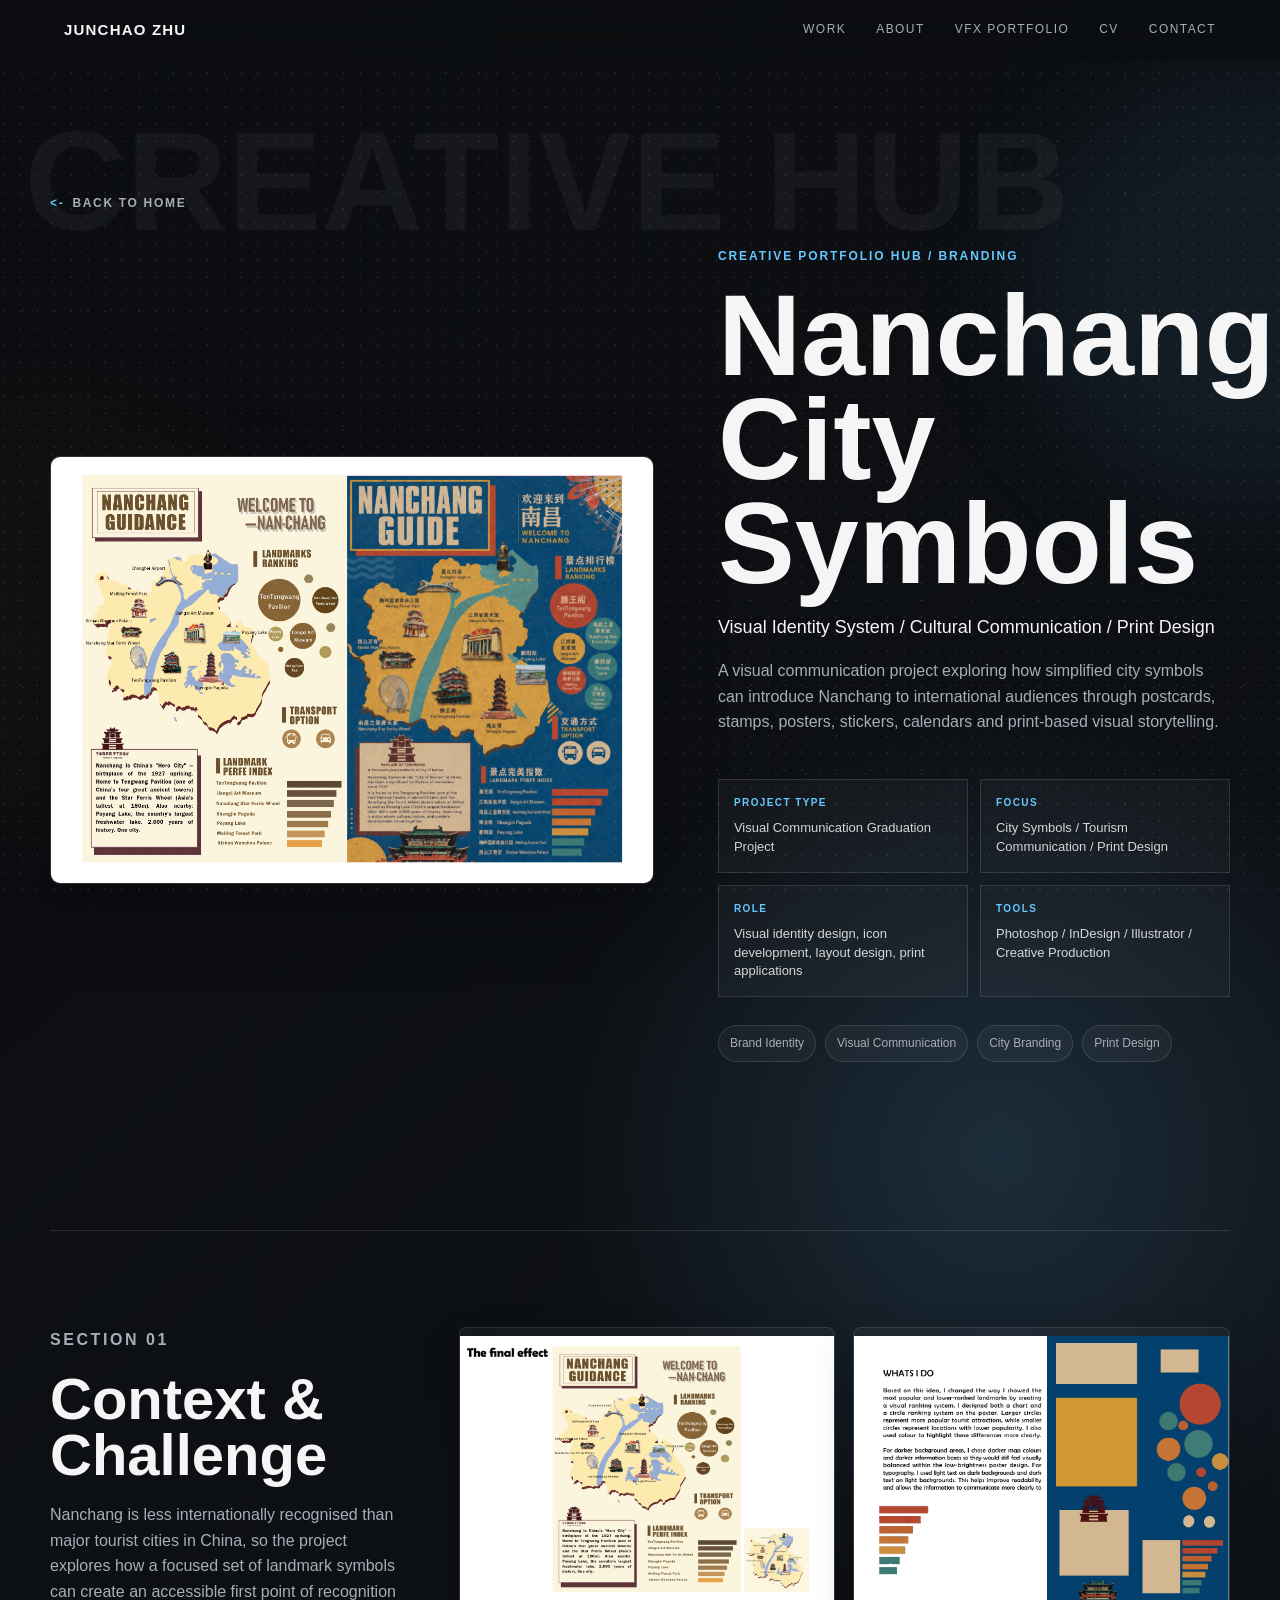
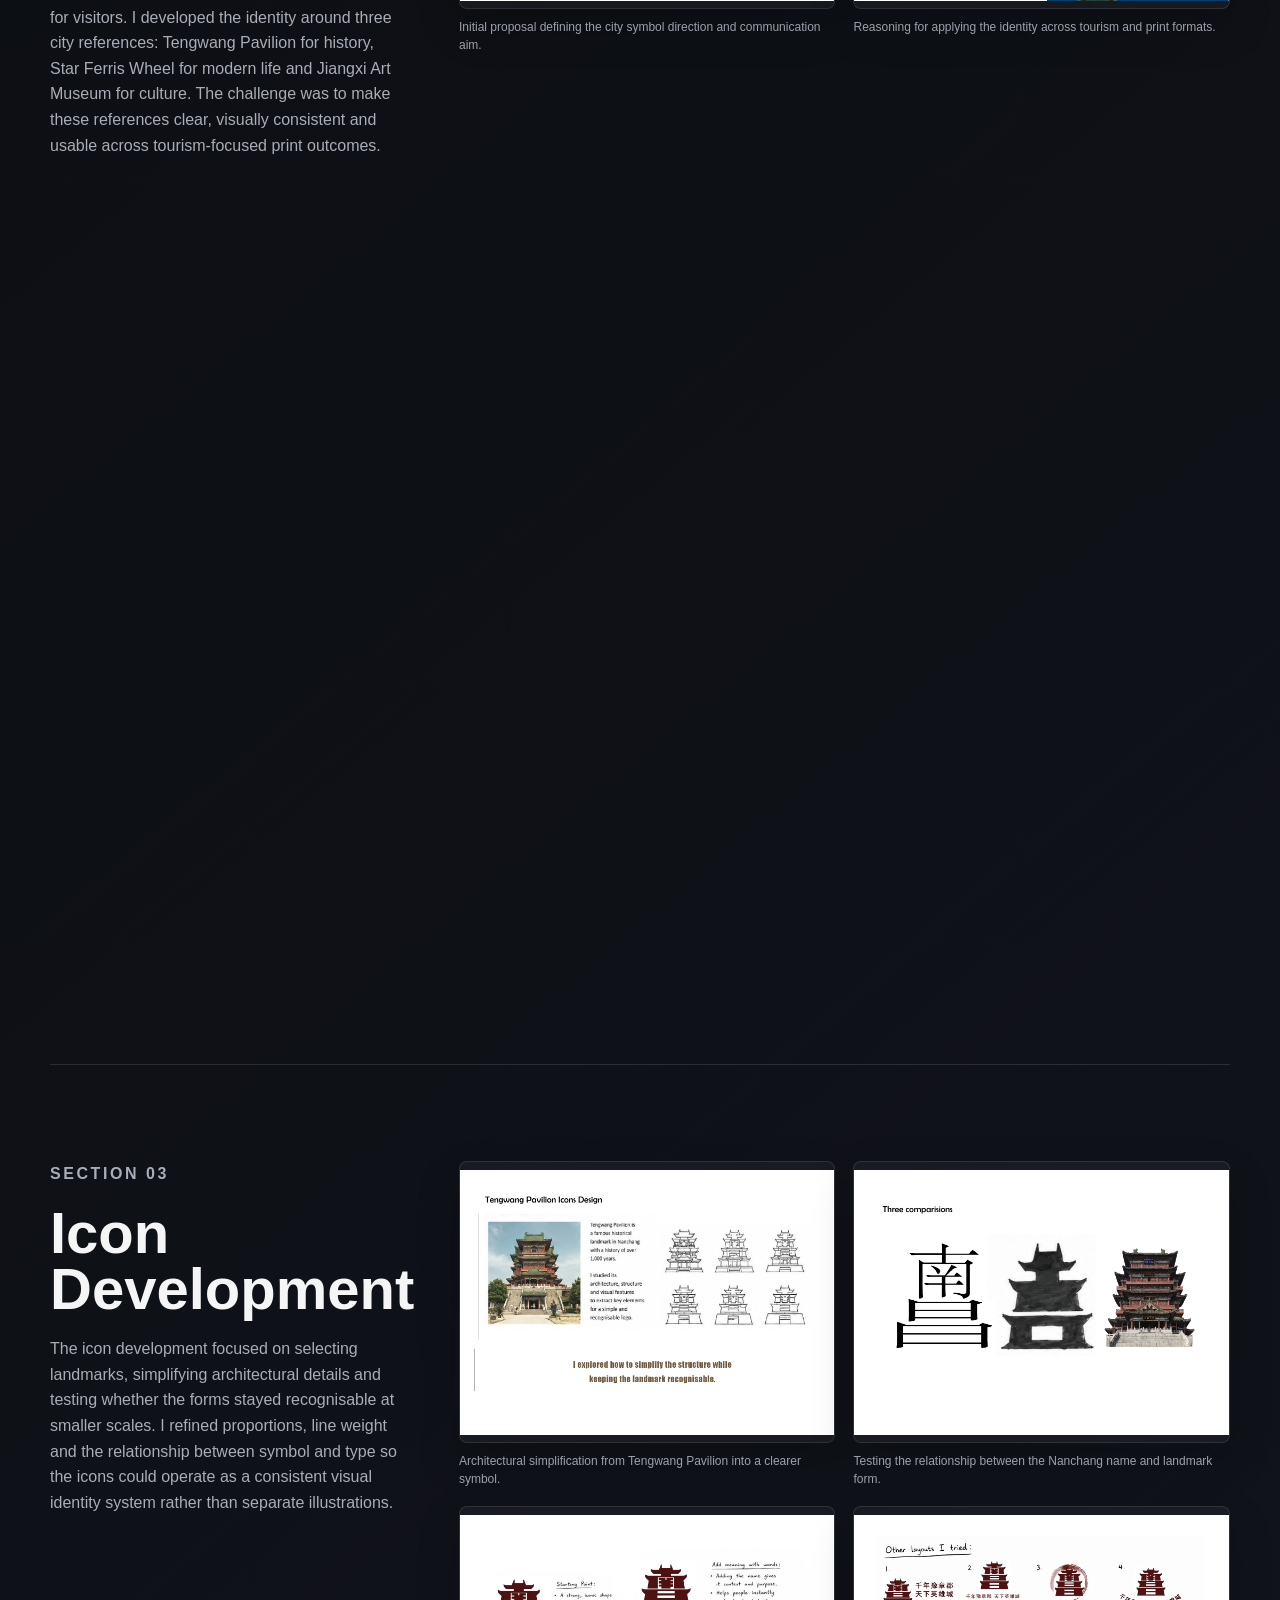
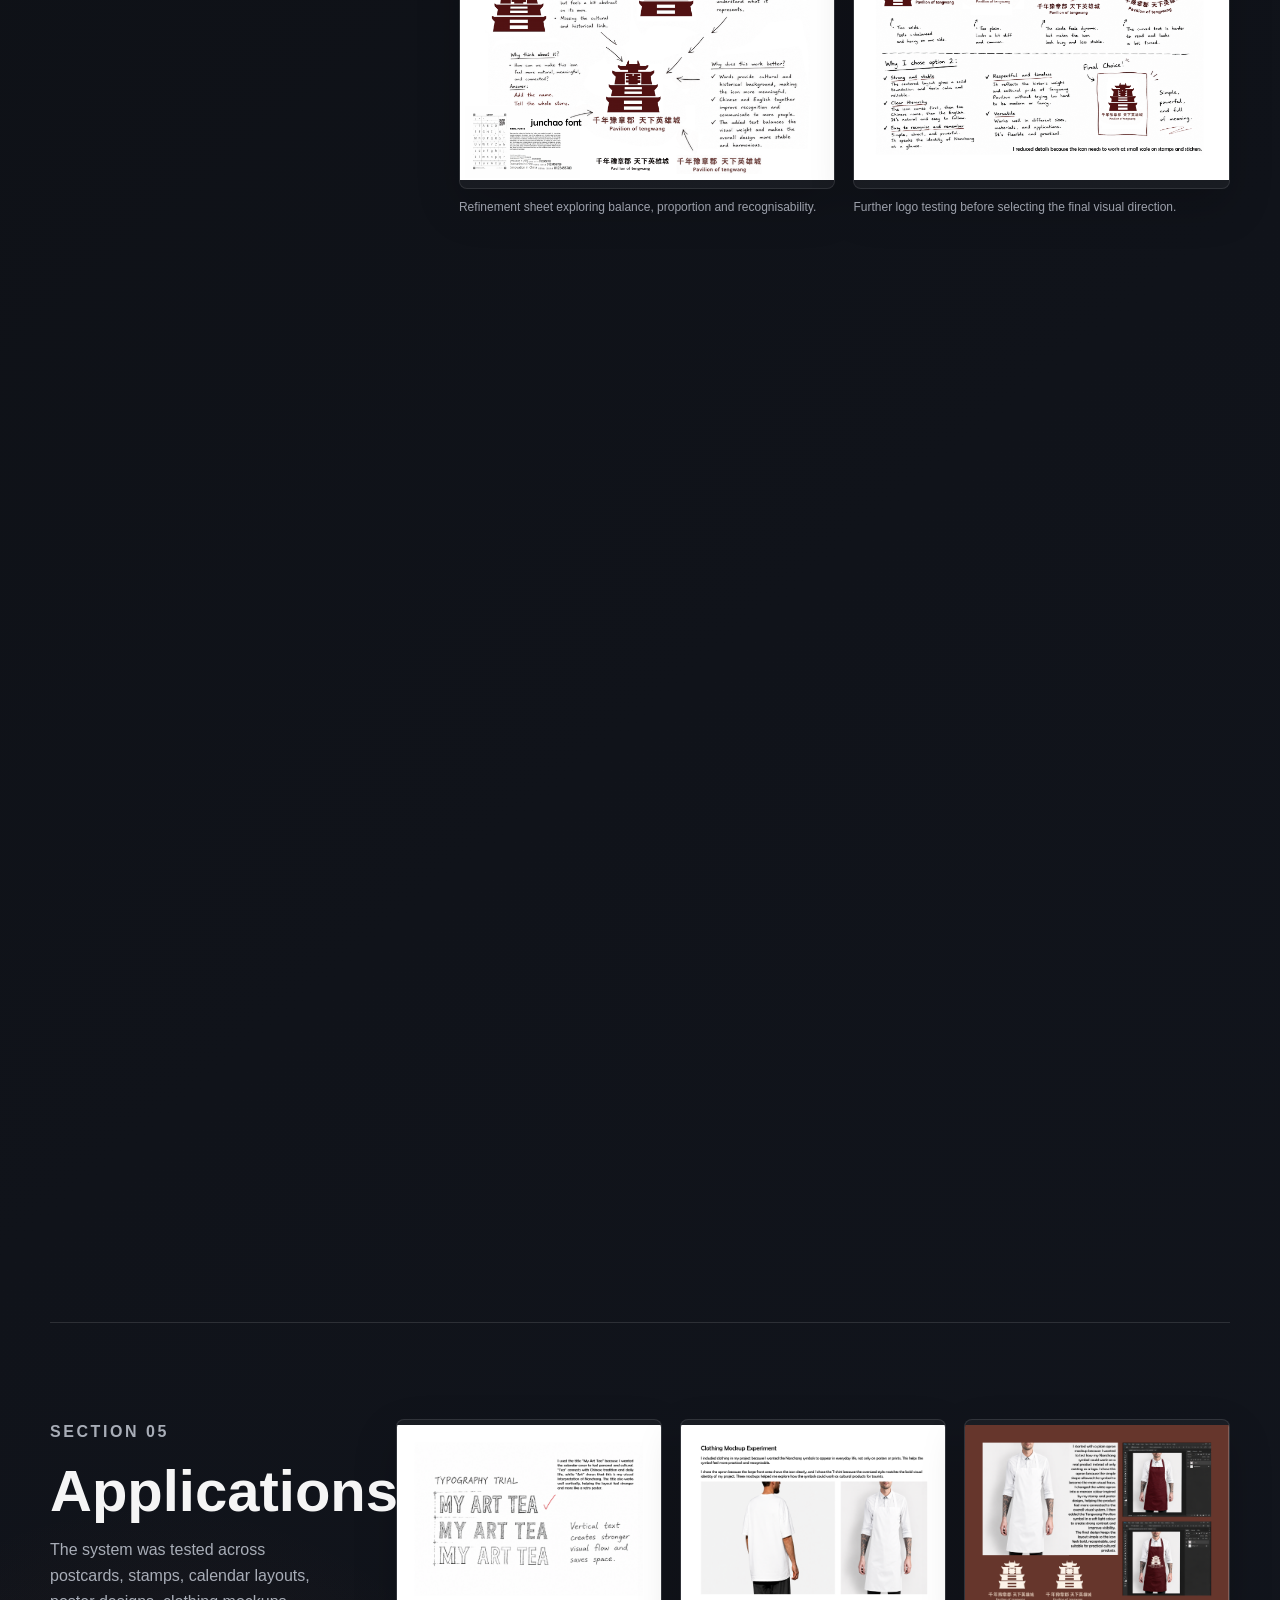
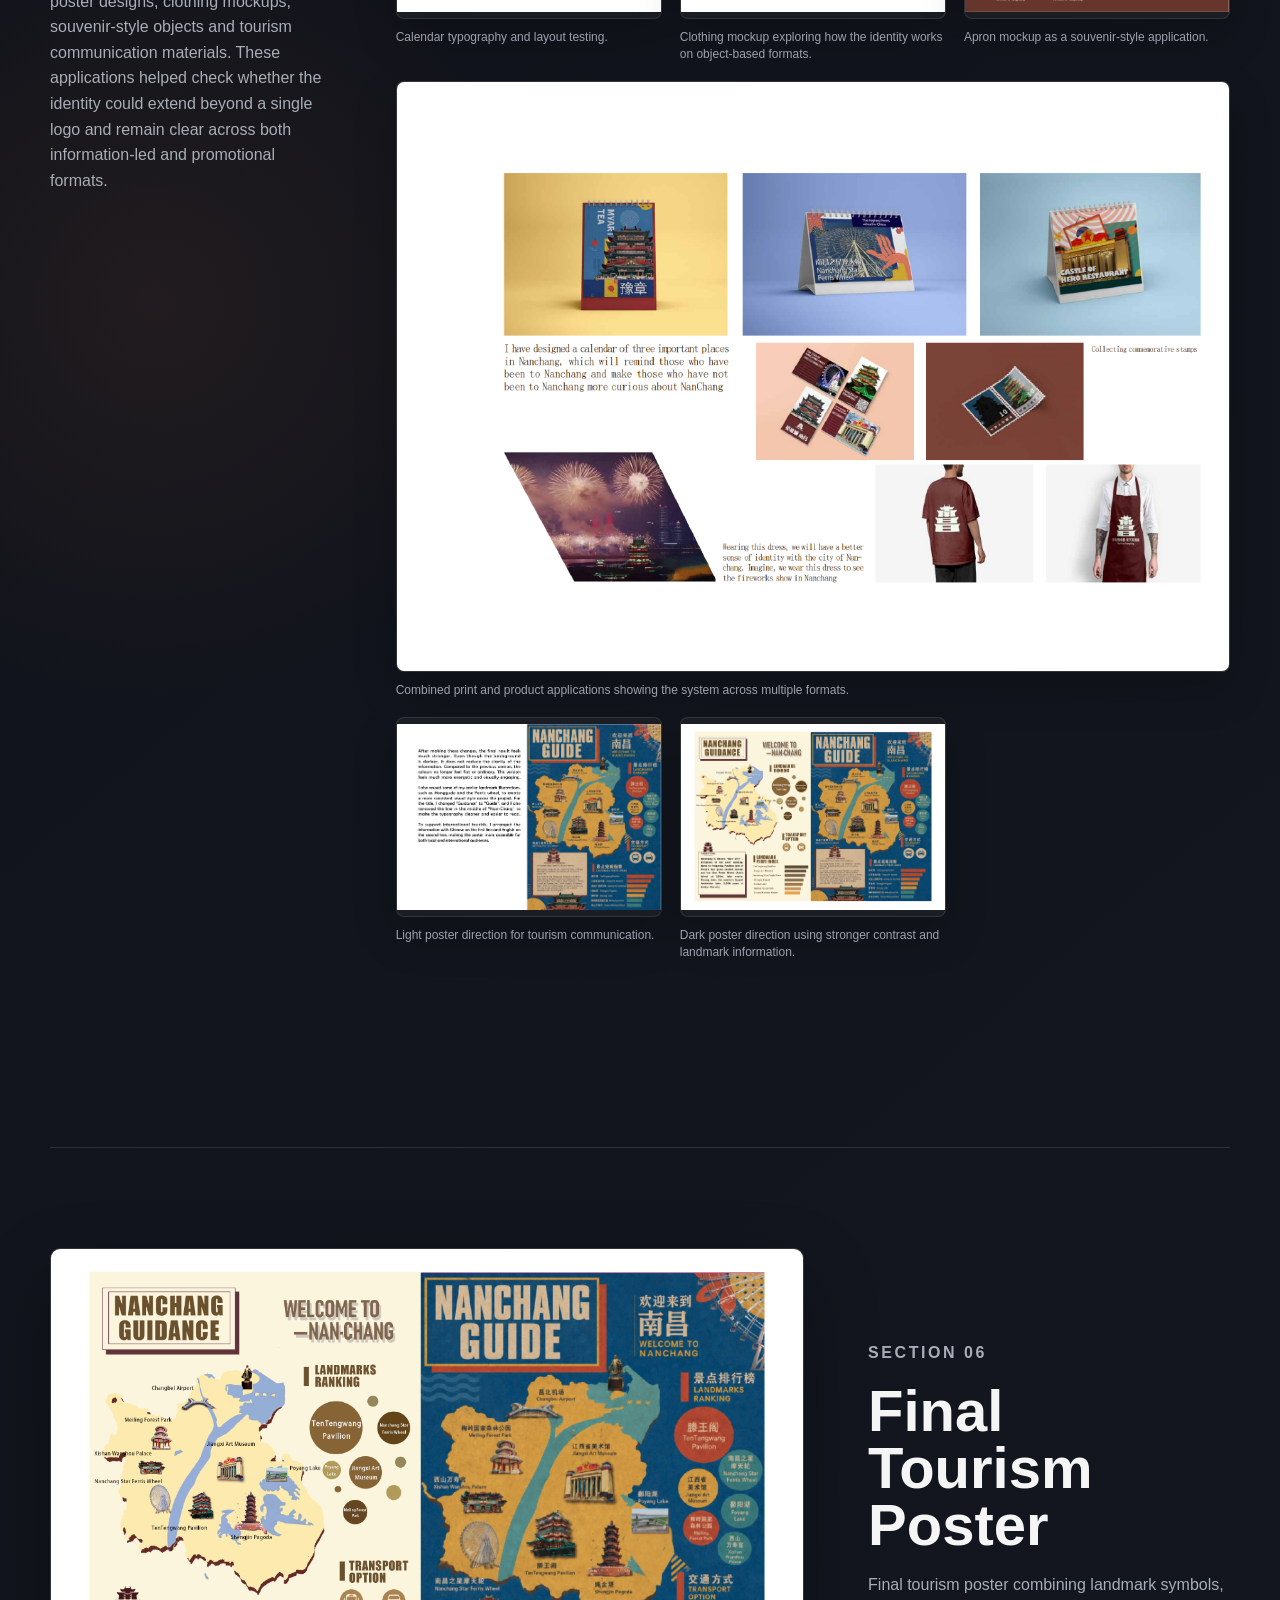
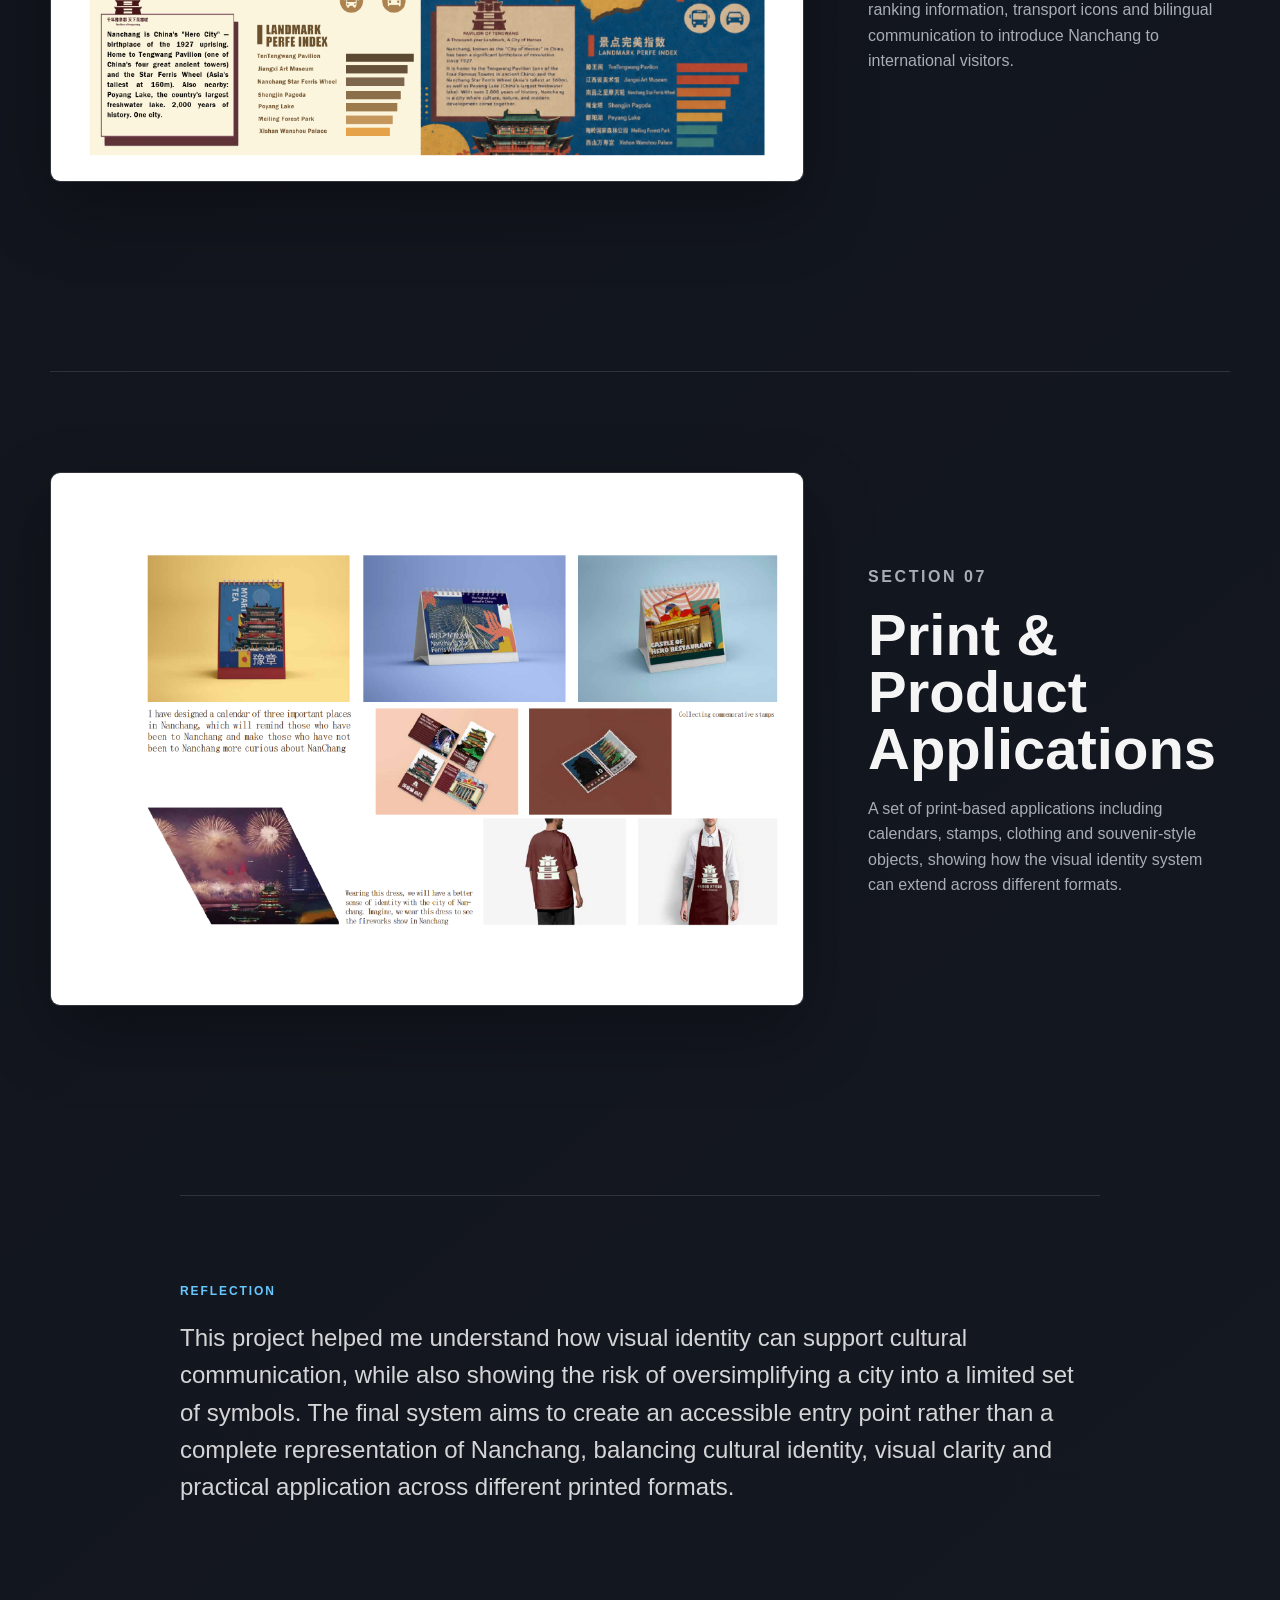
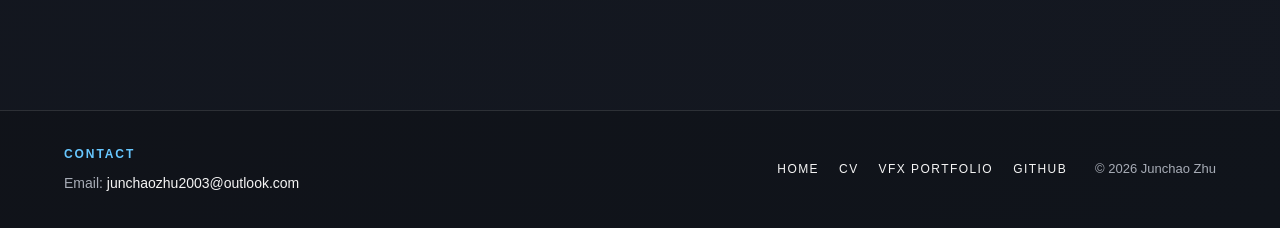
==== branding.html @ 5eabe0b8 "Refine Nanchang branding case study" ====
<!DOCTYPE html>
<html lang="en">
<head>
  <meta charset="UTF-8" />
  <meta name="viewport" content="width=device-width, initial-scale=1.0" />
  <title>Brand / Visual Identity | Junchao Zhu</title>
  <link rel="stylesheet" href="style.css" />
</head>
<body>
  <div class="background-glow glow-a"></div>
  <div class="background-glow glow-b"></div>

  <header class="site-header" data-header>
    <a class="site-brand" href="index.html">Junchao Zhu</a>
    <nav class="site-nav" aria-label="Primary navigation">
      <a href="index.html#work">Work</a>
      <a href="index.html#about">About</a>
      <a href="https://junchaozhu2003.github.io/VFX.github.io/" target="_blank" rel="noopener noreferrer">VFX Portfolio</a>
      <a href="cv/JUNCHAO_ZHU_CV_BA.pdf" target="_blank" rel="noopener noreferrer">CV</a>
      <a href="#contact">Contact</a>
    </nav>
  </header>

  <main>
    <section class="section-shell category-hero case-study-hero project-section reveal">
      <a class="back-link" href="index.html">Back to Home</a>
      <div class="case-study-hero-grid hero-grid">
        <div class="case-study-hero-poster hero-image">
          <img src="assets/images/nanchang/nanchang-poster-final-02.png" alt="Nanchang City Symbols final poster">
        </div>
        <div class="case-study-hero-copy">
          <p class="eyebrow">Creative Portfolio Hub / Branding</p>
          <h1>Nanchang City Symbols</h1>
          <p class="project-subtitle">Visual Identity System / Cultural Communication / Print Design</p>
          <p>
            A visual communication project exploring how simplified city symbols can introduce
            Nanchang to international audiences through postcards, stamps, posters, stickers,
            calendars and print-based visual storytelling.
          </p>
          <div class="project-info-grid" aria-label="Project information">
            <div>
              <span>Project Type</span>
              <strong>Visual Communication Graduation Project</strong>
            </div>
            <div>
              <span>Focus</span>
              <strong>City Symbols / Tourism Communication / Print Design</strong>
            </div>
            <div>
              <span>Role</span>
              <strong>Visual identity design, icon development, layout design, print applications</strong>
            </div>
            <div>
              <span>Tools</span>
              <strong>Photoshop / InDesign / Illustrator / Creative Production</strong>
            </div>
          </div>
          <div class="tag-list">
            <span>Brand Identity</span>
            <span>Visual Communication</span>
            <span>City Branding</span>
            <span>Print Design</span>
          </div>
        </div>
      </div>
    </section>

    <section class="section-shell case-study-section project-section section-grid reveal">
      <div class="case-study-copy">
        <p class="eyebrow">Section 01</p>
        <h2>Context &amp; Challenge</h2>
        <p>
          Nanchang is less internationally recognised than major tourist cities in China, so
          the project explores how a focused set of landmark symbols can create an accessible
          first point of recognition for visitors. I developed the identity around three city
          references: Tengwang Pavilion for history, Star Ferris Wheel for modern life and
          Jiangxi Art Museum for culture. The challenge was to make these references clear,
          visually consistent and usable across tourism-focused print outcomes.
        </p>
      </div>
      <div class="case-study-gallery two-up">
        <figure>
          <img src="assets/images/nanchang/nanchang-concept-proposal.png" alt="Nanchang project proposal and city symbol overview">
          <figcaption>Initial proposal defining the city symbol direction and communication aim.</figcaption>
        </figure>
        <figure>
          <img src="assets/images/nanchang/nanchang-product-reasoning.png" alt="Nanchang product reasoning and city communication system">
          <figcaption>Reasoning for applying the identity across tourism and print formats.</figcaption>
        </figure>
      </div>
    </section>

    <section class="section-shell case-study-section project-section section-grid reveal">
      <div class="case-study-copy">
        <p class="eyebrow">Section 02</p>
        <h2>Research Direction</h2>
        <p>
          I used city branding, tourist communication and wayfinding references to define a
          clearer visual direction. The research helped me focus on landmark selection,
          language-independent symbols and print-based information hierarchy. Instead of
          relying on long written explanations, the project uses simplified forms that can
          support quick recognition across postcards, posters and visitor-facing materials.
        </p>
      </div>
      <div class="case-study-gallery two-up">
        <figure>
          <img src="assets/images/nanchang/nanchang-concept-proposal.png" alt="Nanchang visual research and proposal layout">
          <figcaption>Research direction connecting city identity with visitor-facing visual communication.</figcaption>
        </figure>
        <figure>
          <img src="assets/images/nanchang/nanchang-product-reasoning.png" alt="Nanchang tourist communication and layout reasoning">
          <figcaption>Early planning for how the system could move from symbols into practical outputs.</figcaption>
        </figure>
      </div>
    </section>

    <section class="section-shell case-study-section project-section section-grid reveal">
      <div class="case-study-copy">
        <p class="eyebrow">Section 03</p>
        <h2>Icon Development</h2>
        <p>
          The icon development focused on selecting landmarks, simplifying architectural
          details and testing whether the forms stayed recognisable at smaller scales. I refined
          proportions, line weight and the relationship between symbol and type so the icons
          could operate as a consistent visual identity system rather than separate illustrations.
        </p>
      </div>
      <div class="case-study-gallery">
        <figure>
          <img src="assets/images/nanchang/nanchang-icon-development-01.png" alt="Tengwang Pavilion icon development">
          <figcaption>Architectural simplification from Tengwang Pavilion into a clearer symbol.</figcaption>
        </figure>
        <figure>
          <img src="assets/images/nanchang/nanchang-type-symbol-combination.png" alt="Nanchang type and landmark symbol combination">
          <figcaption>Testing the relationship between the Nanchang name and landmark form.</figcaption>
        </figure>
        <figure>
          <img src="assets/images/nanchang/nanchang-logo-refinement-01.png" alt="Nanchang logo refinement sheet one">
          <figcaption>Refinement sheet exploring balance, proportion and recognisability.</figcaption>
        </figure>
        <figure>
          <img src="assets/images/nanchang/nanchang-logo-refinement-02.png" alt="Nanchang logo refinement sheet two">
          <figcaption>Further logo testing before selecting the final visual direction.</figcaption>
        </figure>
      </div>
    </section>

    <section class="section-shell case-study-section project-section section-grid reveal">
      <div class="case-study-copy">
        <p class="eyebrow">Section 04</p>
        <h2>Visual System</h2>
        <p>
          I developed the system around symbol consistency, colour palette testing and light/dark
          application logic. The layout approach keeps the identity flexible enough for posters,
          calendars, stamps and object mockups while maintaining a recognisable visual language
          across different formats.
        </p>
      </div>
      <div class="case-study-gallery">
        <figure>
          <img src="assets/images/nanchang/nanchang-final-direction.png" alt="Nanchang final symbol direction">
          <figcaption>Final symbol direction and identity logic.</figcaption>
        </figure>
        <figure>
          <img src="assets/images/nanchang/nanchang-colour-test-light.png" alt="Nanchang light colour test">
          <figcaption>Light colour testing for clean print and communication layouts.</figcaption>
        </figure>
        <figure>
          <img src="assets/images/nanchang/nanchang-colour-test-dark.png" alt="Nanchang dark colour test">
          <figcaption>Dark colour testing for stronger contrast and identity presence.</figcaption>
        </figure>
      </div>
    </section>

    <section class="section-shell case-study-section case-study-section-wide project-section section-grid reveal">
      <div class="case-study-copy">
        <p class="eyebrow">Section 05</p>
        <h2>Applications</h2>
        <p>
          The system was tested across postcards, stamps, calendar layouts, poster designs,
          clothing mockups, souvenir-style objects and tourism communication materials. These
          applications helped check whether the identity could extend beyond a single logo and
          remain clear across both information-led and promotional formats.
        </p>
      </div>
      <div class="case-study-gallery applications-gallery">
        <figure>
          <img src="assets/images/nanchang/nanchang-calendar-typography.png" alt="Nanchang calendar typography trial">
          <figcaption>Calendar typography and layout testing.</figcaption>
        </figure>
        <figure>
          <img src="assets/images/nanchang/nanchang-application-clothing-01.png" alt="Nanchang clothing mockup experiment">
          <figcaption>Clothing mockup exploring how the identity works on object-based formats.</figcaption>
        </figure>
        <figure>
          <img src="assets/images/nanchang/nanchang-application-clothing-02.png" alt="Nanchang apron mockup experiment">
          <figcaption>Apron mockup as a souvenir-style application.</figcaption>
        </figure>
        <figure class="final-applications-figure">
          <img class="final-applications-image" src="assets/images/nanchang/nanchang-final-applications.png" alt="Nanchang applications including calendar stamps fireworks t-shirt and apron">
          <figcaption>Combined print and product applications showing the system across multiple formats.</figcaption>
        </figure>
        <figure>
          <img src="assets/images/nanchang/nanchang-poster-final-01.png" alt="Nanchang final poster light version">
          <figcaption>Light poster direction for tourism communication.</figcaption>
        </figure>
        <figure>
          <img src="assets/images/nanchang/nanchang-poster-final-02.png" alt="Nanchang final poster dark version">
          <figcaption>Dark poster direction using stronger contrast and landmark information.</figcaption>
        </figure>
      </div>
    </section>

    <section class="section-shell final-outcome-showcase project-section outcome-row reveal">
      <div class="case-study-copy">
        <p class="eyebrow">Section 06</p>
        <h2>Final Tourism Poster</h2>
        <p>
          Final tourism poster combining landmark symbols, ranking information, transport icons
          and bilingual communication to introduce Nanchang to international visitors.
        </p>
      </div>
      <div class="large-showcase-image">
        <img src="assets/images/nanchang/nanchang-poster-final-02.png" alt="Nanchang Guide final tourism poster">
      </div>
    </section>

    <section class="section-shell final-outcome-showcase project-section outcome-row reveal">
      <div class="case-study-copy">
        <p class="eyebrow">Section 07</p>
        <h2>Print &amp; Product Applications</h2>
        <p>
          A set of print-based applications including calendars, stamps, clothing and
          souvenir-style objects, showing how the visual identity system can extend across
          different formats.
        </p>
      </div>
      <div class="large-showcase-image">
        <img src="assets/images/nanchang/nanchang-final-applications.png" alt="Nanchang final applications and product mockups">
      </div>
    </section>

    <section class="section-shell case-study-reflection-section project-section reveal">
      <p class="eyebrow">Reflection</p>
      <p>
        This project helped me understand how visual identity can support cultural communication,
        while also showing the risk of oversimplifying a city into a limited set of symbols. The
        final system aims to create an accessible entry point rather than a complete representation
        of Nanchang, balancing cultural identity, visual clarity and practical application across
        different printed formats.
      </p>
    </section>
  </main>

  <footer class="site-footer" id="contact">
    <div class="footer-contact">
      <p class="eyebrow">Contact</p>
      <p>Email: <a href="mailto:junchaozhu2003@outlook.com">junchaozhu2003@outlook.com</a></p>
    </div>
    <div class="footer-links">
      <a href="index.html">Home</a>
      <a href="cv/JUNCHAO_ZHU_CV_BA.pdf" target="_blank" rel="noopener noreferrer">CV</a>
      <a href="https://junchaozhu2003.github.io/VFX.github.io/" target="_blank" rel="noopener noreferrer">VFX Portfolio</a>
      <a href="https://github.com/junchaozhu2003" target="_blank" rel="noreferrer">GitHub</a>
    </div>
    <p class="copyright">&copy; 2026 Junchao Zhu</p>
  </footer>

  <script src="script.js"></script>
</body>
</html>
---- style.css ----
:root {
  --bg: #0b0d10;
  --bg-soft: #11151c;
  --card: rgba(255, 255, 255, 0.045);
  --card-strong: rgba(255, 255, 255, 0.075);
  --text: #f5f5f5;
  --muted: #a8adb7;
  --line: rgba(255, 255, 255, 0.12);
  --line-bright: rgba(103, 199, 255, 0.58);
  --accent: #67c7ff;
  --warm: #c96b3c;
  --max: 1180px;
}

* {
  box-sizing: border-box;
}

html {
  scroll-behavior: smooth;
}

body {
  margin: 0;
  min-height: 100vh;
  font-family: Arial, Helvetica, sans-serif;
  color: var(--text);
  background:
    radial-gradient(circle at 78% 14%, rgba(103, 199, 255, 0.16), transparent 28rem),
    radial-gradient(circle at 12% 62%, rgba(201, 107, 60, 0.09), transparent 25rem),
    linear-gradient(140deg, #0b0d10 0%, #10131a 48%, #141821 100%);
  line-height: 1.6;
  overflow-x: hidden;
}

body::before {
  content: "";
  position: fixed;
  inset: 0;
  pointer-events: none;
  opacity: 0.42;
  background-image:
    linear-gradient(rgba(255, 255, 255, 0.03) 1px, transparent 1px),
    linear-gradient(90deg, rgba(255, 255, 255, 0.022) 1px, transparent 1px),
    linear-gradient(115deg, transparent 0 48%, rgba(103, 199, 255, 0.035) 49%, transparent 50% 100%);
  background-size: 72px 72px, 72px 72px, 280px 280px;
  mask-image: linear-gradient(to bottom, black 0%, transparent 78%);
}

body::after {
  content: "";
  position: fixed;
  inset: 0;
  pointer-events: none;
  opacity: 0.18;
  background-image:
    radial-gradient(circle at 20% 30%, rgba(255, 255, 255, 0.5) 0 1px, transparent 1px),
    radial-gradient(circle at 80% 70%, rgba(255, 255, 255, 0.35) 0 1px, transparent 1px);
  background-size: 17px 17px, 29px 29px;
}

a {
  color: inherit;
}

.background-glow {
  position: fixed;
  width: 34vw;
  aspect-ratio: 1;
  border-radius: 50%;
  filter: blur(70px);
  pointer-events: none;
  opacity: 0.32;
  animation: driftGlow 22s ease-in-out infinite alternate;
  will-change: transform;
}

.glow-a {
  top: 8vh;
  right: -14vw;
  background: rgba(103, 199, 255, 0.24);
}

.glow-b {
  bottom: 8vh;
  left: -12vw;
  background: rgba(201, 107, 60, 0.14);
  animation-duration: 28s;
  animation-direction: alternate-reverse;
}

@keyframes driftGlow {
  from {
    transform: translate3d(0, 0, 0) scale(1);
  }

  to {
    transform: translate3d(18px, -24px, 0) scale(1.04);
  }
}

.site-header {
  position: sticky;
  top: 0;
  z-index: 20;
  display: flex;
  align-items: center;
  justify-content: space-between;
  gap: 24px;
  padding: 18px clamp(18px, 5vw, 64px);
  border-bottom: 1px solid transparent;
  background: rgba(11, 13, 16, 0.55);
  backdrop-filter: blur(18px);
  transition: border-color 180ms ease, background 180ms ease;
}

.site-header.is-scrolled {
  border-bottom-color: var(--line);
  background: rgba(11, 13, 16, 0.82);
}

.site-brand {
  font-size: 15px;
  font-weight: 700;
  letter-spacing: 0.08em;
  text-decoration: none;
  text-transform: uppercase;
}

.site-nav {
  display: flex;
  align-items: center;
  justify-content: flex-end;
  gap: clamp(12px, 2.4vw, 30px);
  flex-wrap: wrap;
}

.site-nav a,
.footer-links a {
  position: relative;
  color: var(--muted);
  font-size: 12px;
  letter-spacing: 0.12em;
  text-decoration: none;
  text-transform: uppercase;
  transition: color 260ms ease, transform 260ms ease;
}

.site-nav a::after,
.footer-links a::after {
  content: "";
  position: absolute;
  left: 0;
  right: 0;
  bottom: -6px;
  height: 1px;
  background: var(--accent);
  transform: scaleX(0);
  transform-origin: left;
  transition: transform 180ms ease;
}

.site-nav a:hover,
.footer-links a:hover {
  color: var(--text);
  transform: translateY(-2px);
}

.site-nav a:hover::after,
.footer-links a:hover::after {
  transform: scaleX(1);
}

.section-shell {
  width: min(var(--max), calc(100% - 40px));
  margin: 0 auto;
}

.hero {
  position: relative;
  display: grid;
  grid-template-columns: minmax(0, 1fr) minmax(360px, 0.82fr);
  gap: clamp(34px, 6vw, 84px);
  align-items: center;
  min-height: calc(100vh - 72px);
  padding: clamp(58px, 9vw, 112px) 0;
}

.hero::before {
  content: "CREATIVE SYSTEMS";
  position: absolute;
  top: 8%;
  left: -3vw;
  z-index: -1;
  color: rgba(255, 255, 255, 0.052);
  font-size: clamp(68px, 12vw, 178px);
  font-weight: 800;
  line-height: 0.9;
  letter-spacing: 0.015em;
  white-space: nowrap;
}

.hero::after {
  content: "";
  position: absolute;
  right: 32%;
  bottom: 14%;
  width: 240px;
  height: 1px;
  background: linear-gradient(90deg, transparent, rgba(103, 199, 255, 0.26), transparent);
  transform: rotate(-18deg);
  pointer-events: none;
}

.eyebrow {
  margin: 0 0 18px;
  color: var(--accent);
  font-size: 12px;
  font-weight: 700;
  letter-spacing: 0.16em;
  text-transform: uppercase;
}

.hero h1 {
  margin: 0;
  font-size: clamp(64px, 11vw, 142px);
  line-height: 0.88;
  letter-spacing: 0;
}

.hero h2 {
  margin: 14px 0 0;
  color: rgba(255, 255, 255, 0.82);
  font-size: clamp(30px, 5.4vw, 72px);
  font-weight: 400;
  line-height: 1;
}

.hero-line {
  max-width: 780px;
  margin: 28px 0 0;
  color: var(--text);
  font-size: clamp(17px, 2vw, 24px);
}

.hero-intro {
  max-width: 620px;
  margin: 18px 0 0;
  color: var(--muted);
  font-size: 17px;
}

.hero-actions {
  display: flex;
  flex-wrap: wrap;
  gap: 12px;
  margin-top: 34px;
}

.button {
  display: inline-flex;
  align-items: center;
  justify-content: center;
  min-height: 44px;
  padding: 0 18px;
  border: 1px solid var(--line);
  border-radius: 999px;
  color: var(--text);
  font-size: 12px;
  font-weight: 700;
  letter-spacing: 0.12em;
  text-decoration: none;
  text-transform: uppercase;
  transition: transform 320ms ease, border-color 320ms ease, background 320ms ease, box-shadow 320ms ease;
}

.button:hover {
  transform: translateY(-4px) scale(1.01);
}

.button-primary {
  border-color: rgba(103, 199, 255, 0.88);
  background: var(--accent);
  color: #061016;
  box-shadow: 0 16px 36px rgba(103, 199, 255, 0.18);
}

.button-primary:hover {
  box-shadow: 0 20px 46px rgba(103, 199, 255, 0.28);
}

.button-outline:hover,
.button-ghost:hover {
  border-color: var(--line-bright);
  background: rgba(103, 199, 255, 0.08);
  box-shadow: 0 18px 38px rgba(0, 0, 0, 0.18);
}

.button-ghost {
  color: var(--muted);
}

.hero-visual {
  position: relative;
  min-height: 520px;
  border: 1px solid rgba(255, 255, 255, 0.14);
  background:
    linear-gradient(135deg, rgba(255, 255, 255, 0.078), rgba(255, 255, 255, 0.018)),
    radial-gradient(circle at 32% 18%, rgba(103, 199, 255, 0.22), transparent 22rem),
    radial-gradient(circle at 88% 82%, rgba(201, 107, 60, 0.08), transparent 18rem);
  box-shadow: 0 34px 80px rgba(0, 0, 0, 0.32), 0 0 42px rgba(103, 199, 255, 0.06);
  overflow: hidden;
}

.hero-visual::before {
  content: "";
  position: absolute;
  inset: 14px;
  border: 1px solid rgba(103, 199, 255, 0.1);
  pointer-events: none;
}

.visual-label {
  padding: 18px 20px;
  border-bottom: 1px solid var(--line);
  color: var(--muted);
  font-size: 11px;
  font-weight: 700;
  letter-spacing: 0.14em;
  text-transform: uppercase;
}

.visual-frame {
  position: relative;
  height: 462px;
  overflow: hidden;
  background:
    linear-gradient(rgba(255, 255, 255, 0.044) 1px, transparent 1px),
    linear-gradient(90deg, rgba(255, 255, 255, 0.038) 1px, transparent 1px),
    linear-gradient(145deg, transparent 0 45%, rgba(103, 199, 255, 0.05) 46%, transparent 47% 100%),
    radial-gradient(circle at 64% 42%, rgba(103, 199, 255, 0.17), transparent 16rem);
  background-size: 42px 42px, 42px 42px, 180px 180px, auto;
}

.corner {
  position: absolute;
  width: 32px;
  height: 32px;
  border-color: rgba(103, 199, 255, 0.78);
}

.corner-tl {
  top: 24px;
  left: 24px;
  border-top: 1px solid;
  border-left: 1px solid;
}

.corner-tr {
  top: 24px;
  right: 24px;
  border-top: 1px solid;
  border-right: 1px solid;
}

.corner-bl {
  bottom: 24px;
  left: 24px;
  border-bottom: 1px solid;
  border-left: 1px solid;
}

.corner-br {
  right: 24px;
  bottom: 24px;
  border-right: 1px solid;
  border-bottom: 1px solid;
}

.visual-orbit {
  position: absolute;
  inset: 23%;
  border: 1px solid rgba(255, 255, 255, 0.14);
  border-radius: 50%;
  box-shadow: inset 0 0 38px rgba(103, 199, 255, 0.08);
}

.visual-axis {
  position: absolute;
  background: linear-gradient(90deg, transparent, rgba(103, 199, 255, 0.22), transparent);
  pointer-events: none;
}

.axis-horizontal {
  top: 50%;
  left: 10%;
  width: 80%;
  height: 1px;
}

.axis-vertical {
  top: 12%;
  left: 50%;
  width: 1px;
  height: 74%;
  background: linear-gradient(180deg, transparent, rgba(103, 199, 255, 0.18), transparent);
}

.visual-shape {
  position: absolute;
  border: 1px solid rgba(255, 255, 255, 0.13);
  background:
    linear-gradient(135deg, rgba(255, 255, 255, 0.09), rgba(255, 255, 255, 0.015)),
    rgba(11, 13, 16, 0.6);
  box-shadow: 0 12px 36px rgba(0, 0, 0, 0.22);
}

.visual-shape::before {
  content: "";
  position: absolute;
  inset: 7px;
  border: 1px solid rgba(103, 199, 255, 0.08);
  pointer-events: none;
}

.shape-one {
  top: 86px;
  left: 12%;
  width: 150px;
  height: 86px;
}

.shape-two {
  right: 9%;
  bottom: 106px;
  width: 170px;
  height: 92px;
}

.shape-three {
  left: 26%;
  bottom: 52px;
  width: 132px;
  height: 132px;
  border-radius: 50%;
  background:
    radial-gradient(circle at 38% 30%, rgba(103, 199, 255, 0.18), transparent 54%),
    rgba(11, 13, 16, 0.5);
}

.shape-four {
  top: 178px;
  right: 18%;
  width: 118px;
  height: 68px;
  transform: rotate(-12deg);
  border-color: rgba(103, 199, 255, 0.18);
}

.selected-work,
.featured-project,
.about-preview {
  padding: clamp(62px, 9vw, 118px) 0;
}

.section-heading {
  display: grid;
  grid-template-columns: minmax(220px, 0.42fr) minmax(0, 1fr);
  gap: 32px;
  align-items: end;
  margin-bottom: 28px;
}

.section-heading h2,
.project-copy h2 {
  margin: 0;
  font-size: clamp(34px, 5vw, 68px);
  line-height: 0.98;
}

.category-grid {
  display: grid;
  grid-template-columns: repeat(4, minmax(0, 1fr));
  gap: 16px;
}

.category-card {
  position: relative;
  display: block;
  min-height: 470px;
  padding: 16px;
  border: 1px solid var(--line);
  background: var(--card);
  color: inherit;
  text-decoration: none;
  overflow: hidden;
  transition: transform 340ms ease, border-color 340ms ease, background 340ms ease, box-shadow 340ms ease;
}

.category-card::before {
  content: "";
  position: absolute;
  top: 12px;
  right: 12px;
  width: 28px;
  height: 28px;
  border-top: 1px solid rgba(103, 199, 255, 0.28);
  border-right: 1px solid rgba(103, 199, 255, 0.28);
  opacity: 0.72;
  pointer-events: none;
}

.category-card::after {
  content: "";
  position: absolute;
  inset: auto 16px 16px auto;
  width: 42px;
  height: 42px;
  opacity: 0.24;
  pointer-events: none;
  background-image:
    linear-gradient(rgba(103, 199, 255, 0.34) 1px, transparent 1px),
    linear-gradient(90deg, rgba(103, 199, 255, 0.28) 1px, transparent 1px);
  background-size: 8px 8px;
}

.category-card:hover {
  transform: translateY(-4px) scale(1.01);
  border-color: var(--line-bright);
  background: var(--card-strong);
  box-shadow: 0 26px 62px rgba(0, 0, 0, 0.28);
}

.placeholder-block {
  position: relative;
  aspect-ratio: 16 / 9;
  height: auto;
  margin-bottom: 22px;
  border: 1px solid rgba(255, 255, 255, 0.1);
  background:
    linear-gradient(135deg, rgba(103, 199, 255, 0.12), transparent 44%),
    linear-gradient(rgba(255, 255, 255, 0.04) 1px, transparent 1px),
    linear-gradient(90deg, rgba(255, 255, 255, 0.035) 1px, transparent 1px),
    rgba(255, 255, 255, 0.035);
  background-size: auto, 28px 28px, 28px 28px, auto;
  transition: transform 340ms ease;
  overflow: hidden;
}

.category-cover {
  isolation: isolate;
}

.category-cover img {
  position: absolute;
  inset: 0;
  z-index: 0;
  width: 100%;
  height: 100%;
  object-fit: cover;
  object-position: center;
  filter: saturate(0.88) contrast(1.02) brightness(0.78);
  transform: scale(1);
  transition: transform 420ms ease, filter 420ms ease;
}

.category-cover.has-image::before {
  content: "";
  position: absolute;
  inset: 0;
  z-index: 1;
  background:
    linear-gradient(180deg, rgba(11, 13, 16, 0.14), rgba(11, 13, 16, 0.48)),
    radial-gradient(circle at 78% 18%, rgba(103, 199, 255, 0.16), transparent 14rem);
  pointer-events: none;
}

.cover-label {
  position: absolute;
  left: 14px;
  bottom: 12px;
  z-index: 2;
  color: rgba(245, 245, 245, 0.78);
  font-size: 10px;
  font-weight: 700;
  letter-spacing: 0.16em;
  text-transform: uppercase;
}

.placeholder-block::after {
  position: absolute;
  right: 12px;
  bottom: 10px;
  color: rgba(255, 255, 255, 0.08);
  font-size: 24px;
  font-weight: 800;
  letter-spacing: 0.04em;
}

.category-card-brand .placeholder-block::after {
  content: "IDENTITY";
}

.category-card-brand .placeholder-block.has-image::after {
  content: "";
}

.category-card-graphic .placeholder-block::after {
  content: "GRAPHIC";
}

.category-card-production .placeholder-block::after {
  content: "PROCESS";
}

.category-card:hover .placeholder-block {
  transform: scale(1.025);
}

.category-card:hover .category-cover img {
  filter: saturate(0.92) contrast(1.06) brightness(0.86);
  transform: scale(1.06);
}

.category-card-vfx {
  position: relative;
}

.category-card-vfx::after {
  content: "";
  position: absolute;
  inset: 0;
  pointer-events: none;
  opacity: 0;
  background: radial-gradient(circle at 78% 18%, rgba(103, 199, 255, 0.14), transparent 15rem);
  transition: opacity 180ms ease;
}

.category-card-vfx:hover {
  border-color: rgba(103, 199, 255, 0.72);
  box-shadow: 0 28px 66px rgba(0, 0, 0, 0.3), 0 0 36px rgba(103, 199, 255, 0.1);
}

.category-card-vfx:hover::after {
  opacity: 1;
}

.category-card-vfx .placeholder-block {
  background:
    linear-gradient(135deg, rgba(103, 199, 255, 0.18), transparent 42%),
    linear-gradient(rgba(255, 255, 255, 0.04) 1px, transparent 1px),
    linear-gradient(90deg, rgba(255, 255, 255, 0.035) 1px, transparent 1px),
    rgba(255, 255, 255, 0.035);
  background-size: auto, 24px 24px, 24px 24px, auto;
}

.card-kicker,
.card-link-label {
  display: inline-block;
  color: var(--accent);
  font-size: 11px;
  font-weight: 700;
  letter-spacing: 0.14em;
  text-transform: uppercase;
}

.card-number {
  display: inline-block;
  margin: 0 0 10px;
  color: rgba(245, 245, 245, 0.54);
  font-size: 12px;
  font-weight: 700;
  letter-spacing: 0.14em;
}

.card-kicker {
  display: block;
  margin-bottom: 10px;
}

.card-link-label {
  margin-top: 18px;
}

.category-card h3 {
  margin: 0 0 12px;
  font-size: 22px;
  line-height: 1.12;
}

.category-card p,
.project-copy p,
.about-profile p,
.practice-item p {
  color: var(--muted);
  font-size: 16px;
}

.focus-list {
  margin-top: 20px;
  padding-top: 16px;
  border-top: 1px solid rgba(255, 255, 255, 0.09);
}

.focus-list strong {
  display: block;
  margin-bottom: 10px;
  color: rgba(245, 245, 245, 0.78);
  font-size: 11px;
  letter-spacing: 0.14em;
  text-transform: uppercase;
}

.focus-list ul {
  display: grid;
  gap: 6px;
  margin: 0;
  padding: 0;
  list-style: none;
}

.focus-list li {
  position: relative;
  padding-left: 14px;
  color: var(--muted);
  font-size: 13px;
  line-height: 1.35;
}

.focus-list li::before {
  content: "";
  position: absolute;
  top: 0.68em;
  left: 0;
  width: 5px;
  height: 1px;
  background: var(--accent);
}

.featured-project {
  display: grid;
  grid-template-columns: minmax(0, 1.08fr) minmax(320px, 0.72fr);
  gap: clamp(28px, 5vw, 62px);
  align-items: stretch;
}

.project-media {
  min-height: 500px;
  border: 1px solid var(--line);
  background:
    radial-gradient(circle at 74% 22%, rgba(103, 199, 255, 0.08), transparent 18rem),
    rgba(255, 255, 255, 0.035);
  overflow: hidden;
}

.project-placeholder {
  position: relative;
  display: grid;
  place-items: center;
  width: 100%;
  height: 100%;
  min-height: 520px;
  padding: clamp(18px, 3vw, 34px);
  background:
    linear-gradient(135deg, rgba(103, 199, 255, 0.2), transparent 44%),
    radial-gradient(circle at 72% 22%, rgba(201, 107, 60, 0.14), transparent 18rem),
    linear-gradient(rgba(255, 255, 255, 0.04) 1px, transparent 1px),
    linear-gradient(90deg, rgba(255, 255, 255, 0.035) 1px, transparent 1px);
  background-size: auto, auto, 50px 50px, 50px 50px;
  overflow: hidden;
}

.project-placeholder::after {
  content: "";
  position: absolute;
  inset: 0;
  z-index: 1;
  background:
    linear-gradient(180deg, rgba(11, 13, 16, 0.06), rgba(11, 13, 16, 0.14)),
    radial-gradient(circle at 12% 88%, rgba(11, 13, 16, 0.2), transparent 18rem);
  pointer-events: none;
}

.featured-project-preview {
  position: absolute;
  inset: 0;
  z-index: 0;
  width: 100%;
  height: 100%;
  object-fit: contain;
  object-position: center;
  padding: clamp(18px, 3vw, 34px);
  background:
    radial-gradient(circle at 70% 22%, rgba(103, 199, 255, 0.08), transparent 18rem),
    rgba(255, 255, 255, 0.03);
}

.project-copy {
  display: flex;
  flex-direction: column;
  justify-content: center;
  padding: clamp(22px, 3vw, 36px) 0;
}

.project-subtitle {
  margin: 18px 0 0;
  color: var(--text);
  font-size: 18px;
}

.tag-list {
  display: flex;
  flex-wrap: wrap;
  gap: 9px;
  margin: 26px 0 30px;
}

.tag-list span {
  padding: 8px 11px;
  border: 1px solid var(--line);
  border-radius: 999px;
  background: rgba(255, 255, 255, 0.04);
  color: var(--muted);
  font-size: 12px;
}

.text-link {
  width: fit-content;
  color: var(--accent);
  font-size: 13px;
  font-weight: 700;
  letter-spacing: 0.12em;
  text-decoration: none;
  text-transform: uppercase;
}

.text-link::after {
  content: " ->";
}

.about-preview {
  position: relative;
  display: block;
  border-top: 1px solid var(--line);
  overflow: hidden;
}

.about-background-word {
  position: absolute;
  top: 76px;
  left: -1vw;
  z-index: -1;
  color: rgba(255, 255, 255, 0.04);
  font-size: clamp(52px, 10vw, 148px);
  font-weight: 800;
  line-height: 0.92;
  letter-spacing: 0.02em;
  white-space: nowrap;
}

.about-heading {
  max-width: 820px;
  margin-bottom: clamp(28px, 4vw, 46px);
}

.about-heading h2 {
  margin: 0;
  font-size: clamp(36px, 5.8vw, 78px);
  line-height: 0.98;
}

.about-grid {
  display: grid;
  grid-template-columns: minmax(0, 0.88fr) minmax(360px, 0.72fr);
  gap: clamp(26px, 5vw, 64px);
  align-items: start;
}

.about-profile {
  padding-top: 6px;
}

.about-profile > p:first-child {
  max-width: 720px;
  margin: 0;
  color: rgba(245, 245, 245, 0.9);
  font-size: clamp(18px, 2vw, 22px);
  line-height: 1.55;
}

.currently-exploring {
  max-width: 680px;
  margin: 28px 0 0;
  padding-top: 22px;
  border-top: 1px solid var(--line);
}

.about-actions {
  display: flex;
  flex-wrap: wrap;
  gap: 12px;
  margin-top: 30px;
}

.practice-panel {
  position: relative;
  padding: clamp(20px, 3vw, 30px);
  border: 1px solid var(--line);
  background:
    radial-gradient(circle at 84% 12%, rgba(103, 199, 255, 0.1), transparent 13rem),
    rgba(255, 255, 255, 0.045);
  box-shadow: 0 24px 64px rgba(0, 0, 0, 0.22);
}

.practice-panel::before {
  content: "";
  position: absolute;
  inset: 10px;
  border: 1px solid rgba(103, 199, 255, 0.12);
  pointer-events: none;
}

.practice-panel h3 {
  margin: 0 0 24px;
  color: var(--text);
  font-size: 13px;
  letter-spacing: 0.14em;
  text-transform: uppercase;
}

.practice-list {
  display: grid;
  gap: 20px;
}

.practice-item {
  display: grid;
  grid-template-columns: 34px 1fr;
  gap: 16px;
  padding-bottom: 18px;
  border-bottom: 1px solid rgba(255, 255, 255, 0.09);
}

.practice-item:last-child {
  padding-bottom: 0;
  border-bottom: 0;
}

.practice-item span {
  color: var(--accent);
  font-size: 12px;
  font-weight: 700;
  letter-spacing: 0.12em;
}

.practice-item h4 {
  margin: 0 0 6px;
  color: var(--text);
  font-size: 17px;
}

.practice-item p {
  margin: 0;
  line-height: 1.5;
}

.site-footer {
  display: grid;
  grid-template-columns: minmax(260px, 1fr) auto auto;
  gap: 28px;
  align-items: center;
  padding: 34px clamp(18px, 5vw, 64px);
  border-top: 1px solid var(--line);
  background: rgba(0, 0, 0, 0.18);
}

.site-footer a {
  color: var(--text);
  text-decoration: none;
}

.footer-contact p:not(.eyebrow) {
  margin: 0;
  color: var(--muted);
  font-size: 14px;
}

.footer-contact .eyebrow {
  margin-bottom: 8px;
}

.footer-links {
  display: flex;
  gap: 20px;
  flex-wrap: wrap;
}

.copyright {
  margin: 0;
  color: var(--muted);
  font-size: 13px;
}

.category-hero {
  position: relative;
  padding: clamp(70px, 10vw, 132px) 0 clamp(44px, 6vw, 78px);
}

.category-hero::before {
  content: "CREATIVE HUB";
  position: absolute;
  top: 58px;
  left: -2vw;
  z-index: -1;
  color: rgba(255, 255, 255, 0.045);
  font-size: clamp(58px, 11vw, 160px);
  font-weight: 800;
  line-height: 0.9;
  white-space: nowrap;
}

.back-link {
  display: inline-flex;
  margin-bottom: 34px;
  color: var(--muted);
  font-size: 12px;
  font-weight: 700;
  letter-spacing: 0.14em;
  text-decoration: none;
  text-transform: uppercase;
  transition: color 180ms ease;
}

.back-link::before {
  content: "<-";
  margin-right: 8px;
  color: var(--accent);
}

.back-link:hover {
  color: var(--text);
}

.category-hero h1 {
  max-width: 940px;
  margin: 0;
  font-size: clamp(54px, 9vw, 118px);
  line-height: 0.9;
  letter-spacing: 0;
}

.category-hero > p:last-child {
  max-width: 760px;
  margin: 28px 0 0;
  color: var(--muted);
  font-size: clamp(17px, 2vw, 22px);
}

.category-feature {
  display: grid;
  grid-template-columns: minmax(0, 1fr) minmax(320px, 0.72fr);
  gap: clamp(26px, 5vw, 58px);
  align-items: stretch;
  padding: 0 0 clamp(54px, 8vw, 96px);
}

.category-feature-visual {
  display: grid;
  place-items: end start;
  min-height: 430px;
  padding: clamp(22px, 3vw, 34px);
  border: 1px solid var(--line);
  background:
    linear-gradient(135deg, rgba(103, 199, 255, 0.16), transparent 42%),
    radial-gradient(circle at 80% 18%, rgba(201, 107, 60, 0.11), transparent 18rem),
    linear-gradient(rgba(255, 255, 255, 0.04) 1px, transparent 1px),
    linear-gradient(90deg, rgba(255, 255, 255, 0.034) 1px, transparent 1px),
    rgba(255, 255, 255, 0.035);
  background-size: auto, auto, 46px 46px, 46px 46px, auto;
  box-shadow: 0 26px 70px rgba(0, 0, 0, 0.22);
}

.category-feature-visual span {
  max-width: 520px;
  font-size: clamp(38px, 6vw, 82px);
  font-weight: 800;
  line-height: 0.94;
}

.category-feature-image {
  padding: 0;
  overflow: hidden;
}

.category-feature-image img {
  display: block;
  width: 100%;
  height: 100%;
  min-height: 430px;
  object-fit: cover;
}

.category-feature-copy {
  display: flex;
  flex-direction: column;
  justify-content: center;
  padding: clamp(10px, 3vw, 30px) 0;
}

.category-feature-copy h2 {
  margin: 0;
  font-size: clamp(32px, 4.6vw, 62px);
  line-height: 1;
}

.category-feature-copy p {
  color: var(--muted);
  font-size: 16px;
}

.page-project-grid {
  display: grid;
  grid-template-columns: repeat(4, minmax(0, 1fr));
  gap: 16px;
  padding-bottom: clamp(66px, 9vw, 116px);
}

.page-project-card {
  min-height: 380px;
  padding: 16px;
  border: 1px solid var(--line);
  background:
    radial-gradient(circle at 82% 12%, rgba(103, 199, 255, 0.08), transparent 11rem),
    var(--card);
  overflow: hidden;
  transition: transform 180ms ease, border-color 180ms ease, background 180ms ease, box-shadow 180ms ease;
}

.page-project-card:hover {
  transform: translateY(-4px) scale(1.01);
  border-color: var(--line-bright);
  background: var(--card-strong);
  box-shadow: 0 22px 54px rgba(0, 0, 0, 0.24);
}

.reveal {
  opacity: 0;
  transform: translateY(24px);
  transition: opacity 760ms ease, transform 760ms ease;
  will-change: opacity, transform;
}

.reveal.visible {
  opacity: 1;
  transform: translateY(0);
}

.reveal-delay-1 {
  transition-delay: 80ms;
}

.reveal-delay-2 {
  transition-delay: 160ms;
}

.reveal-delay-3 {
  transition-delay: 240ms;
}

.reveal-delay-4 {
  transition-delay: 320ms;
}

.reveal-delay-5 {
  transition-delay: 400ms;
}

.reveal-delay-6 {
  transition-delay: 480ms;
}

.page-project-card > span {
  display: inline-block;
  margin-bottom: 12px;
  color: var(--accent);
  font-size: 12px;
  font-weight: 700;
  letter-spacing: 0.14em;
}

.page-placeholder {
  height: 172px;
  margin-bottom: 20px;
  border: 1px solid rgba(255, 255, 255, 0.1);
  background:
    linear-gradient(135deg, rgba(103, 199, 255, 0.12), transparent 44%),
    linear-gradient(rgba(255, 255, 255, 0.04) 1px, transparent 1px),
    linear-gradient(90deg, rgba(255, 255, 255, 0.034) 1px, transparent 1px),
    rgba(255, 255, 255, 0.035);
  background-size: auto, 28px 28px, 28px 28px, auto;
}

.page-project-card h3 {
  margin: 0 0 10px;
  font-size: 21px;
  line-height: 1.12;
}

.page-project-card p {
  margin: 0;
  color: var(--muted);
  font-size: 15px;
}

.nanchang-project-grid {
  grid-template-columns: repeat(2, minmax(0, 1fr));
}

.nanchang-project-card {
  min-height: auto;
}

.nanchang-image-stack {
  display: grid;
  grid-template-columns: repeat(2, minmax(0, 1fr));
  gap: 12px;
  margin: 18px 0 18px;
}

.nanchang-image-stack img {
  display: block;
  width: 100%;
  height: 100%;
  min-height: 180px;
  max-height: 320px;
  object-fit: cover;
  border: 1px solid rgba(255, 255, 255, 0.1);
  border-radius: 8px;
  background: rgba(255, 255, 255, 0.04);
  transition: transform 320ms ease, border-color 320ms ease, box-shadow 320ms ease;
}

.nanchang-image-stack img:hover {
  transform: translateY(-4px) scale(1.01);
  border-color: var(--line-bright);
  box-shadow: 0 20px 44px rgba(0, 0, 0, 0.26);
}

.case-study-hero .tag-list {
  margin-top: 28px;
}

.case-study-hero-grid {
  display: grid;
  grid-template-columns: minmax(320px, 0.92fr) minmax(320px, 0.78fr);
  gap: clamp(30px, 5vw, 72px);
  align-items: center;
}

.case-study-hero-copy {
  display: flex;
  flex-direction: column;
  justify-content: center;
}

.case-study-hero-copy h1 {
  margin: 0;
}

.case-study-hero-copy > p:not(.eyebrow):not(.project-subtitle) {
  max-width: 620px;
  color: var(--muted);
  font-size: 16px;
}

.project-info-grid {
  display: grid;
  grid-template-columns: repeat(2, minmax(0, 1fr));
  gap: 12px;
  margin-top: 28px;
}

.project-info-grid div {
  padding: 15px;
  border: 1px solid var(--line);
  background: rgba(255, 255, 255, 0.032);
}

.project-info-grid span {
  display: block;
  margin-bottom: 8px;
  color: var(--accent);
  font-size: 10px;
  font-weight: 700;
  letter-spacing: 0.14em;
  text-transform: uppercase;
}

.project-info-grid strong {
  display: block;
  color: rgba(245, 245, 245, 0.86);
  font-size: 13px;
  font-weight: 500;
  line-height: 1.45;
}

.case-study-hero-poster {
  display: grid;
  place-items: center;
  width: 100%;
  margin: 0 auto;
}

.case-study-hero-poster img {
  display: block;
  width: min(100%, 760px);
  height: auto;
  margin-left: auto;
  margin-right: auto;
  object-fit: contain;
  object-position: center;
  border: 1px solid rgba(255, 255, 255, 0.1);
  border-radius: 10px;
  background: rgba(255, 255, 255, 0.04);
  box-shadow: 0 28px 72px rgba(0, 0, 0, 0.28);
  transition: transform 320ms ease, border-color 320ms ease, box-shadow 320ms ease;
}

.hero-image img {
  display: block;
  width: 100%;
  max-width: 760px;
  height: auto;
  object-fit: contain;
  object-position: center;
  opacity: 1;
}

.case-study-hero-poster img:hover {
  transform: translateY(-4px) scale(1.01);
  border-color: var(--line-bright);
  box-shadow: 0 34px 84px rgba(0, 0, 0, 0.34);
}

.project-section {
  margin-bottom: clamp(56px, 7vw, 96px);
  padding-bottom: clamp(32px, 5vw, 48px);
}

.section-grid,
.hero-grid,
.outcome-row {
  min-width: 0;
}

.case-study-section {
  display: grid;
  grid-template-columns: minmax(260px, 0.45fr) minmax(0, 1fr);
  gap: clamp(28px, 5vw, 62px);
  align-items: start;
  padding: clamp(54px, 8vw, 96px) 0;
  border-top: 1px solid var(--line);
}

.case-study-section-wide {
  grid-template-columns: minmax(260px, 0.34fr) minmax(0, 1fr);
}

.case-study-copy {
  position: sticky;
  top: 104px;
}

.case-study-copy h2 {
  margin: 0 0 18px;
  font-size: clamp(30px, 4.6vw, 58px);
  line-height: 0.98;
}

.case-study-copy p {
  max-width: 520px;
  color: var(--muted);
  font-size: 16px;
}

.case-study-reflection {
  margin-top: 24px;
  padding-top: 20px;
  border-top: 1px solid var(--line);
  color: rgba(245, 245, 245, 0.86);
}

.case-study-gallery {
  display: grid;
  grid-template-columns: repeat(2, minmax(0, 1fr));
  gap: 18px;
}

.case-study-gallery.two-up {
  grid-template-columns: repeat(2, minmax(0, 1fr));
}

.case-study-gallery.applications-gallery {
  grid-template-columns: repeat(3, minmax(0, 1fr));
}

.case-study-gallery figure {
  display: flex;
  flex-direction: column;
  gap: 10px;
  margin: 0;
  min-width: 0;
}

.case-study-gallery img {
  display: block;
  width: 100%;
  aspect-ratio: 4 / 3;
  height: auto;
  object-fit: contain;
  border: 1px solid rgba(255, 255, 255, 0.1);
  border-radius: 8px;
  background: rgba(255, 255, 255, 0.04);
  box-shadow: 0 18px 44px rgba(0, 0, 0, 0.18);
  transition: transform 320ms ease, border-color 320ms ease, box-shadow 320ms ease;
}

.case-study-gallery figcaption {
  color: rgba(168, 173, 183, 0.92);
  font-size: 12px;
  line-height: 1.45;
}

.case-study-gallery img:hover {
  transform: translateY(-4px) scale(1.01);
  border-color: var(--line-bright);
  box-shadow: 0 24px 58px rgba(0, 0, 0, 0.28);
}

.case-study-gallery .final-applications-figure {
  grid-column: 1 / -1;
  justify-self: center;
  width: min(100%, 860px);
}

.case-study-gallery img.final-applications-image {
  width: 100%;
  aspect-ratio: auto;
  height: auto;
  max-height: none;
  object-fit: contain;
  object-position: center;
  margin-left: auto;
  margin-right: auto;
}

.final-outcome-showcase {
  display: grid;
  grid-template-columns: minmax(0, 1fr) minmax(280px, 0.48fr);
  gap: clamp(28px, 5vw, 64px);
  align-items: center;
  padding: clamp(54px, 8vw, 100px) 0;
  border-top: 1px solid var(--line);
}

.final-outcome-showcase .case-study-copy {
  position: static;
  order: 2;
}

.large-showcase-image {
  display: grid;
  place-items: center;
  order: 1;
}

.large-showcase-image img {
  display: block;
  width: min(100%, 900px);
  height: auto;
  object-fit: contain;
  object-position: center;
  border: 1px solid rgba(255, 255, 255, 0.1);
  border-radius: 10px;
  background: rgba(255, 255, 255, 0.04);
  box-shadow: 0 28px 72px rgba(0, 0, 0, 0.28);
  transition: transform 320ms ease, border-color 320ms ease, box-shadow 320ms ease;
}

.large-showcase-image img:hover {
  transform: translateY(-4px) scale(1.01);
  border-color: var(--line-bright);
  box-shadow: 0 34px 84px rgba(0, 0, 0, 0.34);
}

.case-study-reflection-section {
  max-width: 920px;
  padding: clamp(48px, 7vw, 86px) 0 clamp(72px, 9vw, 120px);
  border-top: 1px solid var(--line);
}

.case-study-reflection-section p:last-child {
  margin: 0;
  color: rgba(245, 245, 245, 0.86);
  font-size: clamp(18px, 2vw, 24px);
  line-height: 1.55;
}

@media (max-width: 980px) {
  .hero,
  .featured-project,
  .section-heading,
  .category-feature {
    grid-template-columns: 1fr;
  }

  .hero {
    min-height: auto;
  }

  .hero-visual {
    min-height: 420px;
  }

  .visual-frame {
    height: 360px;
  }

  .category-grid {
    grid-template-columns: repeat(2, minmax(0, 1fr));
  }

  .page-project-grid {
    grid-template-columns: repeat(2, minmax(0, 1fr));
  }

  .nanchang-project-grid,
  .nanchang-image-stack,
  .case-study-hero-grid,
  .case-study-section,
  .case-study-section-wide,
  .final-outcome-showcase,
  .case-study-gallery,
  .case-study-gallery.two-up,
  .case-study-gallery.applications-gallery {
    grid-template-columns: 1fr;
  }

  .final-outcome-showcase .case-study-copy,
  .large-showcase-image {
    order: initial;
  }

  .case-study-copy {
    position: static;
  }

  .about-grid {
    grid-template-columns: 1fr;
  }

  .site-footer {
    grid-template-columns: 1fr;
    align-items: start;
  }
}

@media (max-width: 768px) {
  .project-section {
    margin-bottom: 72px;
    padding-bottom: 32px;
  }

  .section-grid,
  .hero-grid,
  .outcome-row {
    display: flex;
    flex-direction: column;
    gap: 32px;
  }

  .case-study-hero-grid {
    align-items: stretch;
  }

  .case-study-hero-poster,
  .hero-image,
  .large-showcase-image {
    width: 100%;
    justify-items: center;
  }

  .hero-image img,
  .case-study-hero-poster img {
    width: 100%;
    max-width: 100%;
    height: auto;
    object-fit: contain;
    opacity: 1;
  }

  .case-study-section,
  .case-study-section-wide,
  .final-outcome-showcase {
    align-items: stretch;
    padding-top: 56px;
    padding-bottom: 32px;
  }

  .case-study-copy {
    position: static;
  }

  .project-info-grid {
    grid-template-columns: 1fr;
  }

  .case-study-gallery,
  .case-study-gallery.two-up,
  .case-study-gallery.applications-gallery {
    place-items: center;
  }

  .case-study-gallery img {
    height: auto;
    min-height: 0;
    max-height: none;
    object-fit: contain;
  }
}

@media (max-width: 620px) {
  .site-header {
    align-items: flex-start;
    flex-direction: column;
  }

  .site-nav {
    justify-content: flex-start;
  }

  .section-shell {
    width: min(100% - 28px, var(--max));
  }

  .hero h1 {
    font-size: clamp(54px, 17vw, 86px);
  }

  .hero-actions {
    align-items: stretch;
    flex-direction: column;
  }

  .button {
    width: 100%;
  }

  .category-grid {
    grid-template-columns: 1fr;
  }

  .page-project-grid {
    grid-template-columns: 1fr;
  }

  .category-card {
    min-height: 330px;
  }

  .placeholder-block {
    aspect-ratio: 16 / 9;
    height: auto;
  }

  .category-feature-visual {
    min-height: 340px;
  }

  .category-feature-image img {
    min-height: 340px;
  }

  .hero-visual,
  .project-media,
  .project-placeholder {
    min-height: 360px;
  }

  .shape-one,
  .shape-two,
  .shape-three,
  .shape-four {
    left: 50%;
    right: auto;
    transform: translateX(-50%);
  }

  .shape-one {
    top: 70px;
  }

  .shape-two {
    bottom: 112px;
  }

  .shape-three {
    bottom: 42px;
  }

  .shape-four {
    top: 168px;
    transform: translateX(-50%) rotate(-12deg);
  }
}

@media (prefers-reduced-motion: reduce) {
  html {
    scroll-behavior: auto;
  }

  *,
  *::before,
  *::after {
    animation-duration: 0.01ms !important;
    animation-iteration-count: 1 !important;
    transition-duration: 0.01ms !important;
    scroll-behavior: auto !important;
  }

  .reveal {
    opacity: 1;
    transform: none;
  }

  .background-glow {
    animation: none;
  }
}
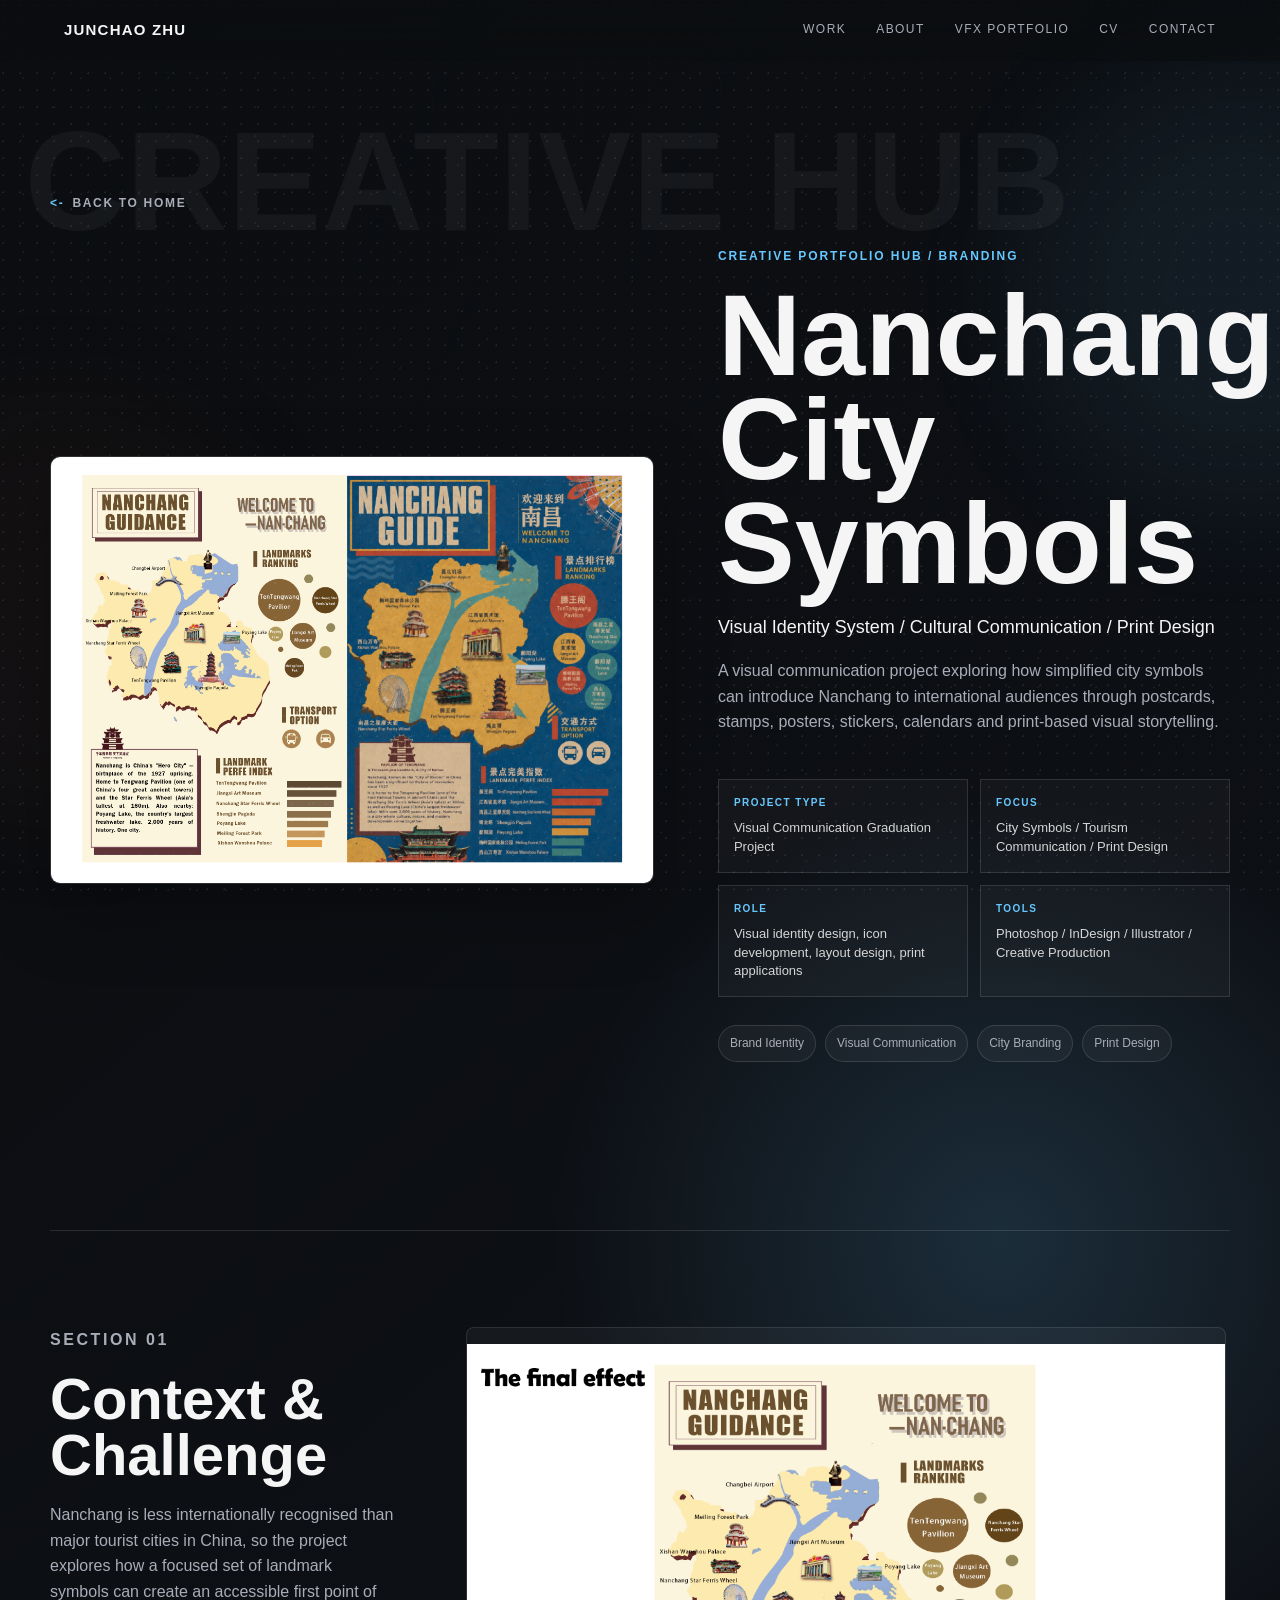
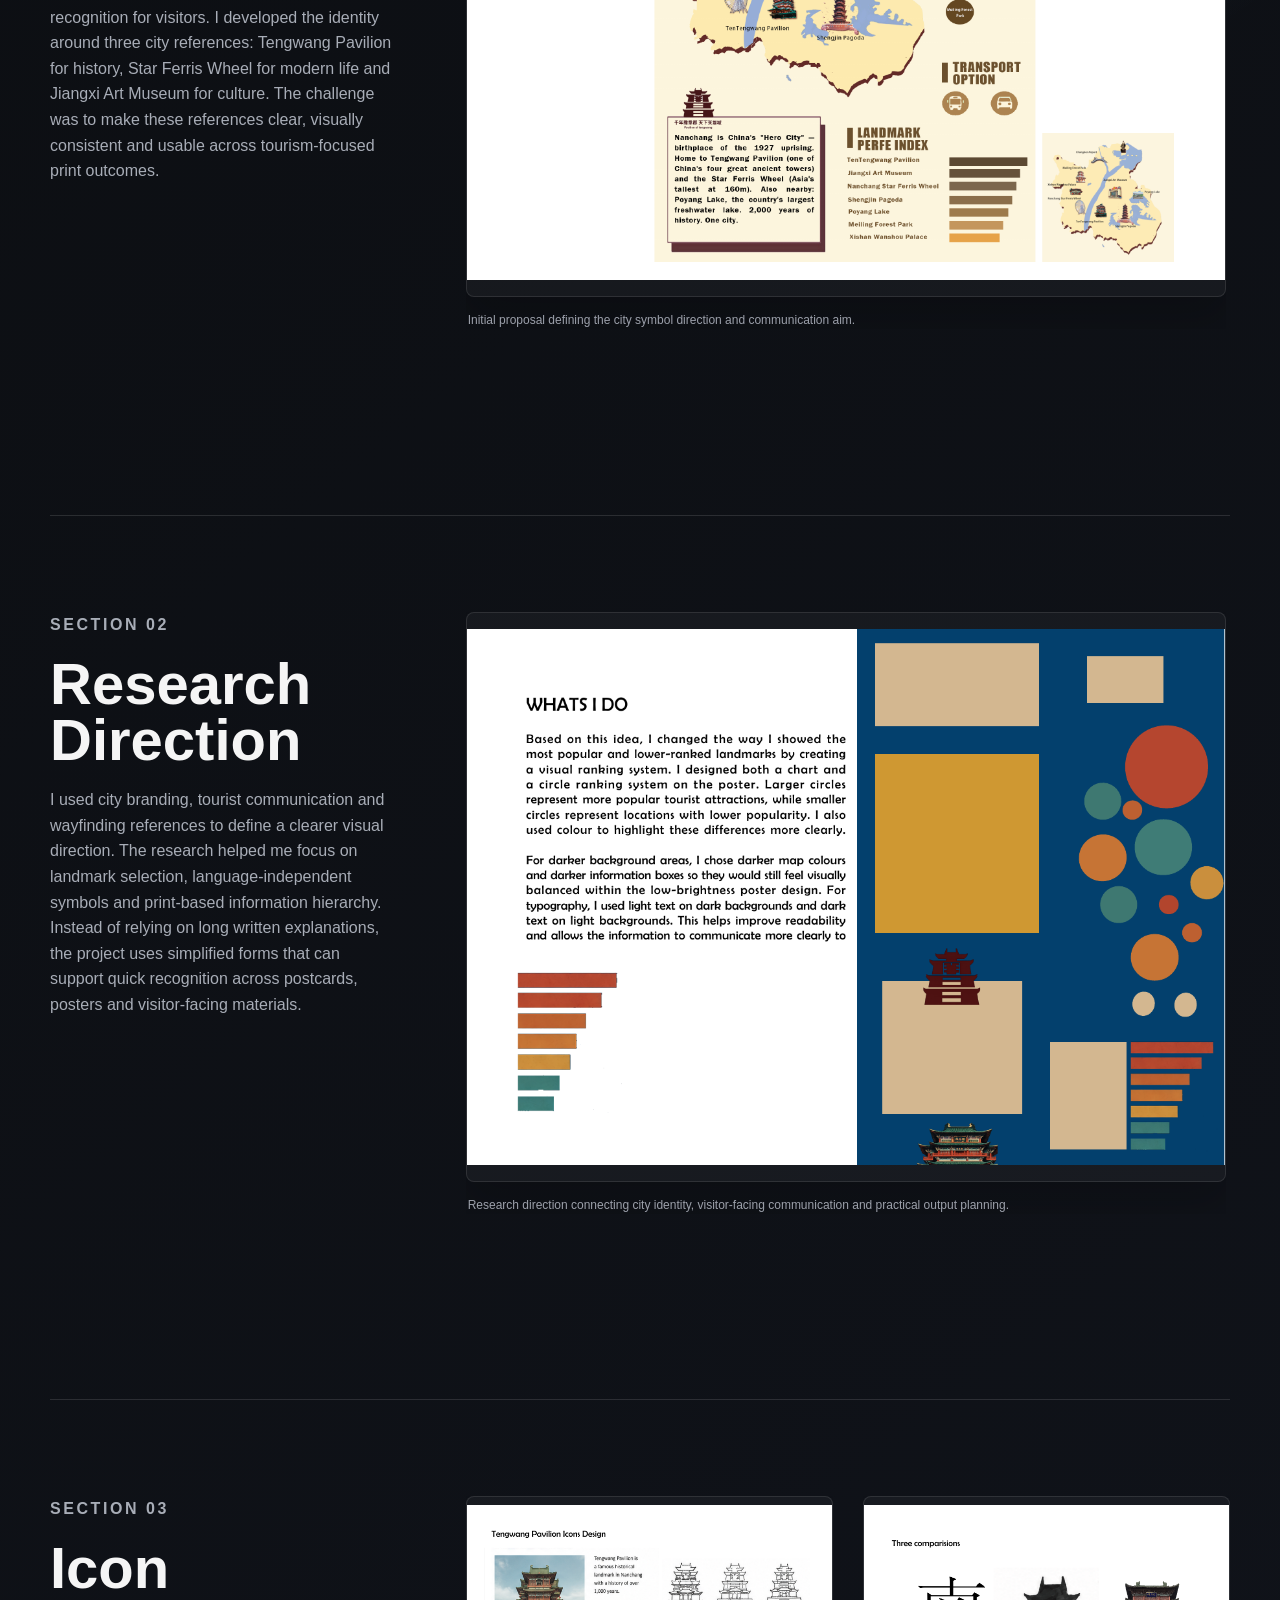
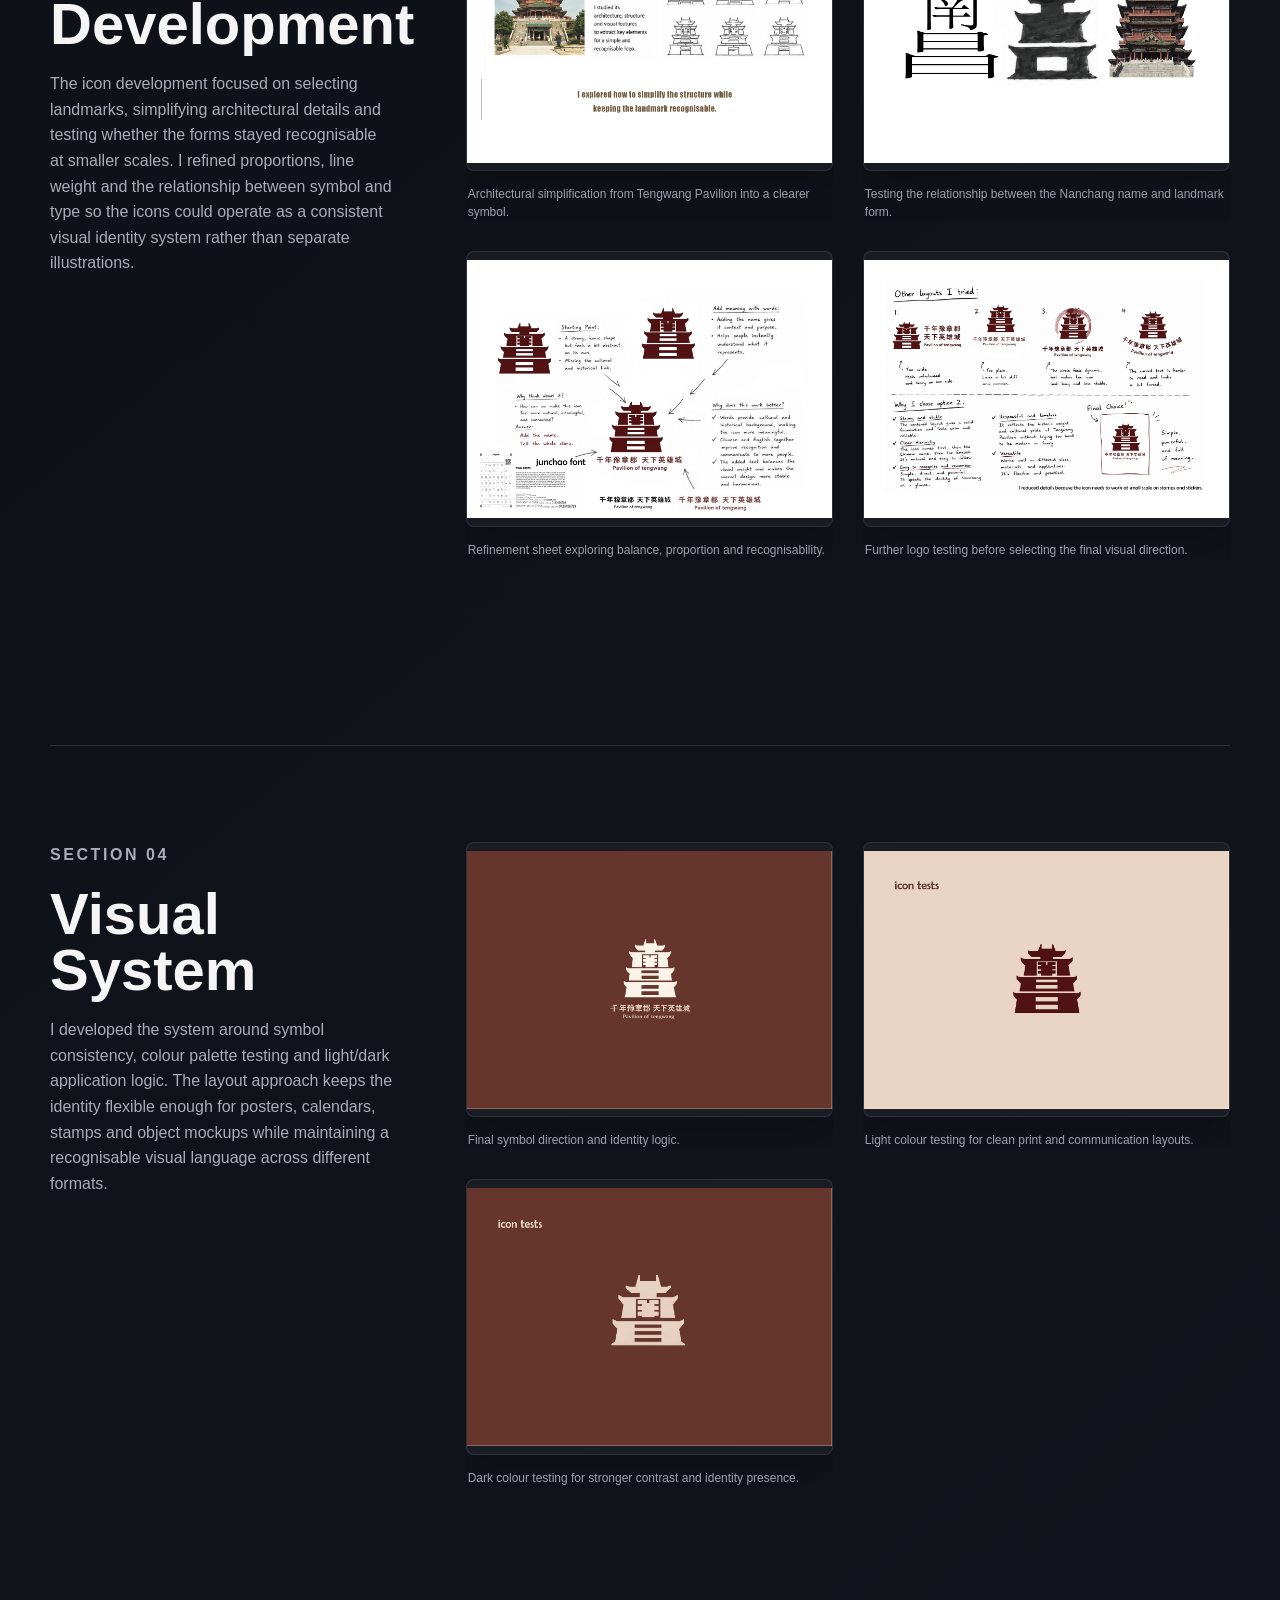
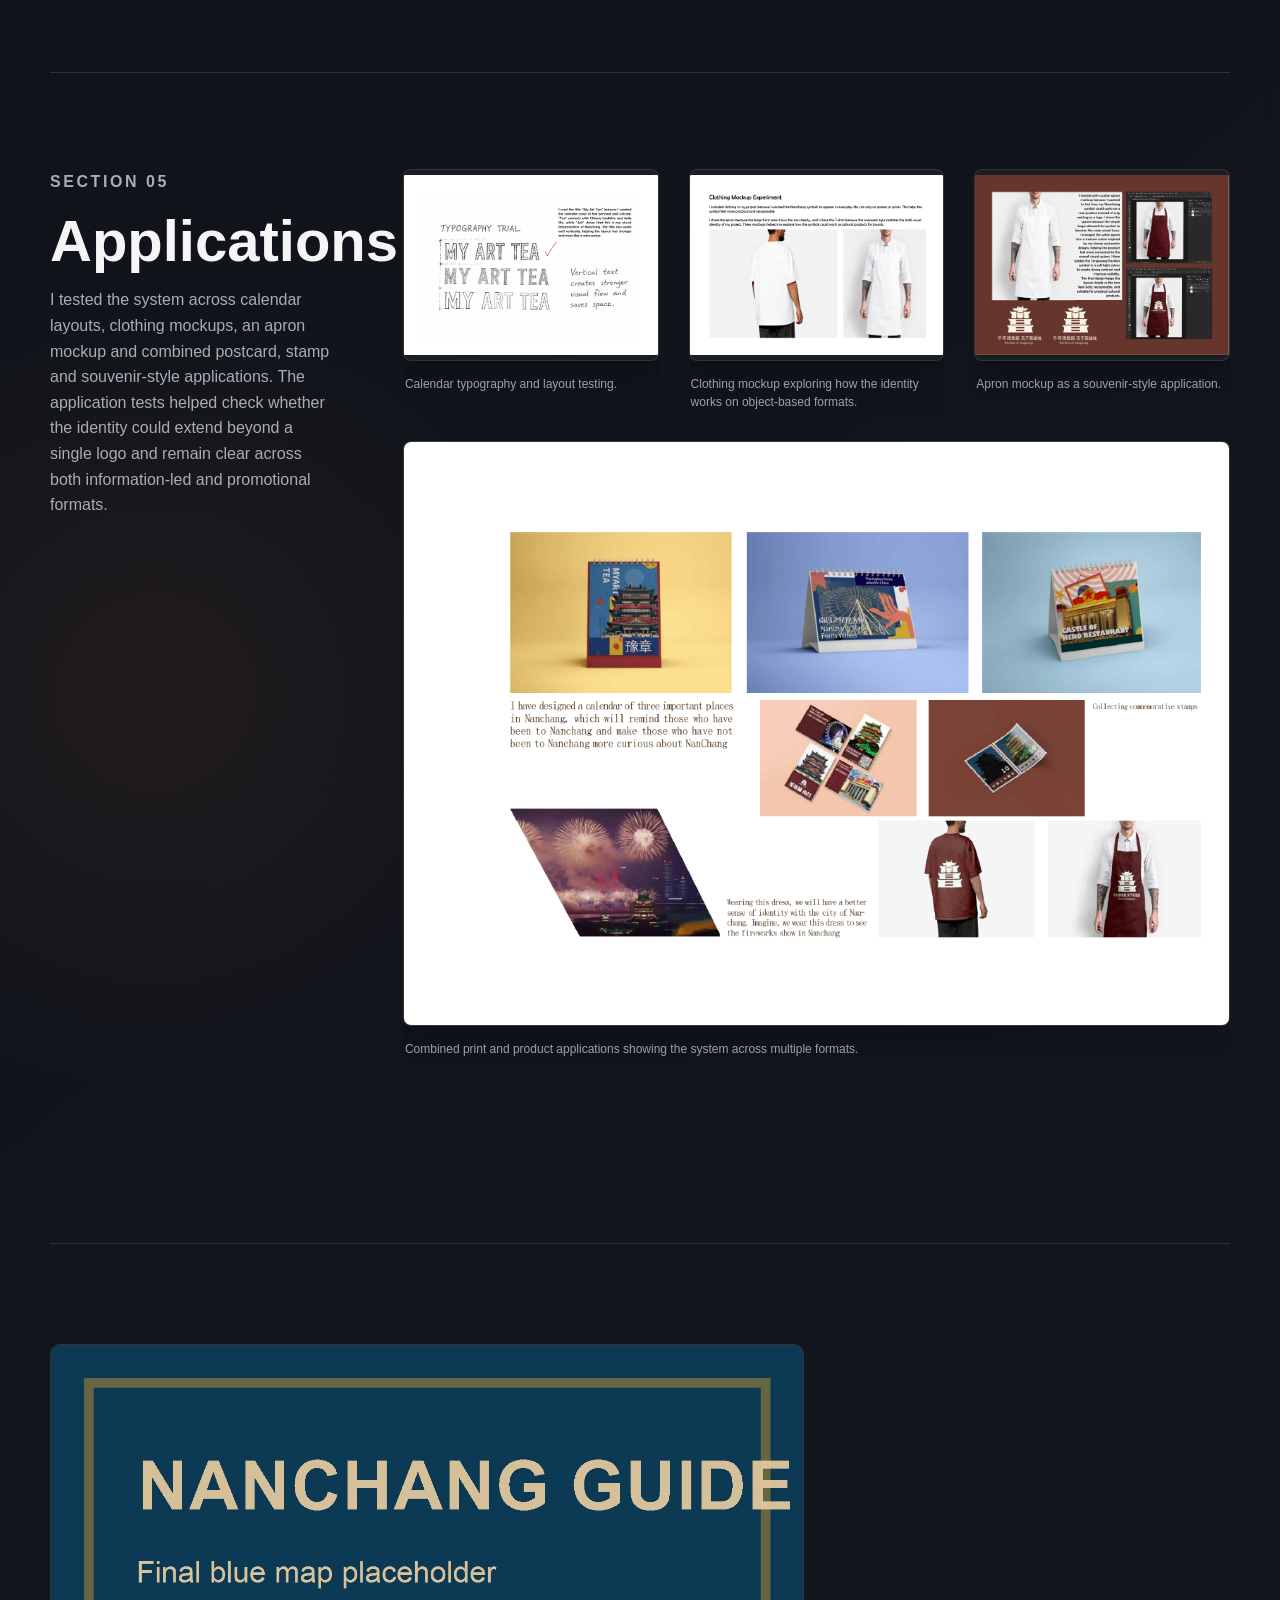
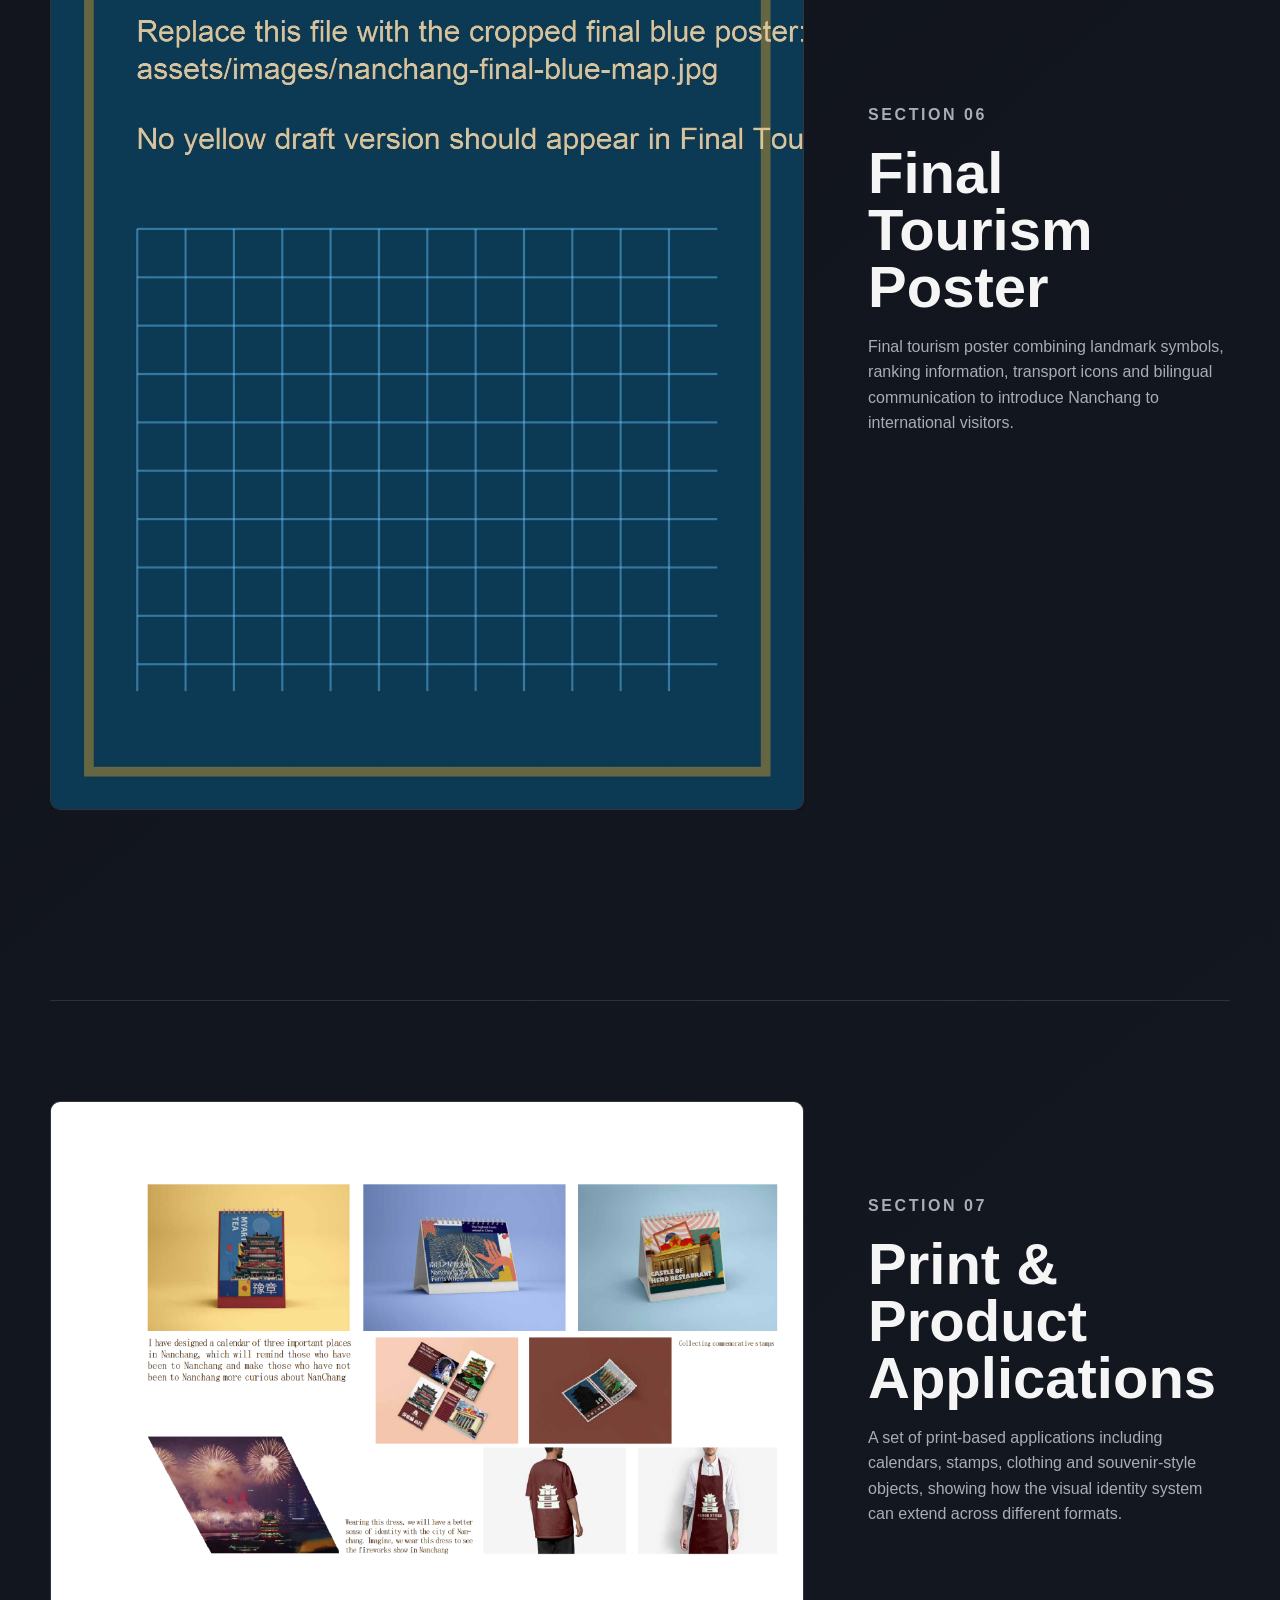
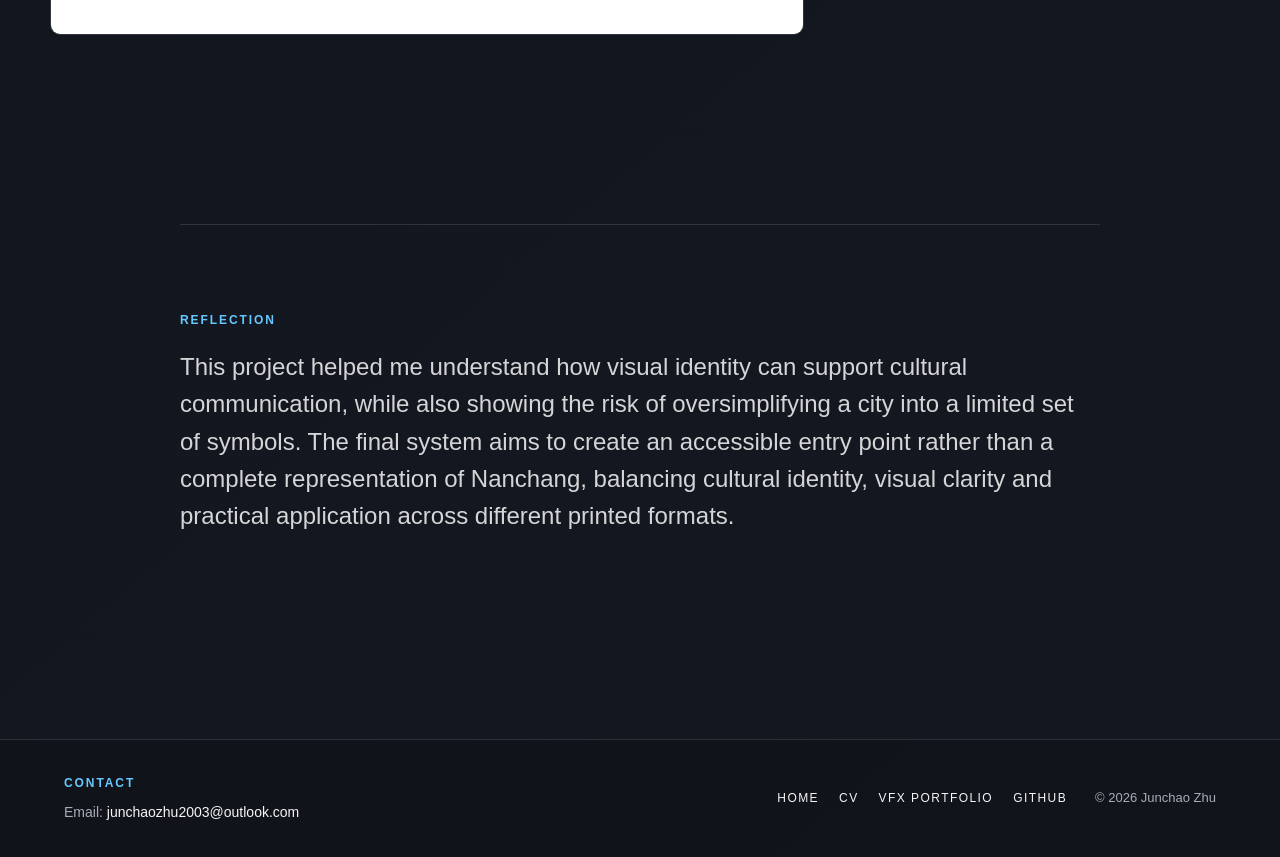
==== commit 6f24b5d1: "Refine branding case study layout" ====
--- a/branding.html
+++ b/branding.html
@@ -78,14 +78,10 @@
           visually consistent and usable across tourism-focused print outcomes.
         </p>
       </div>
-      <div class="case-study-gallery two-up">
+      <div class="case-study-gallery single-feature">
         <figure>
           <img src="assets/images/nanchang/nanchang-concept-proposal.png" alt="Nanchang project proposal and city symbol overview">
           <figcaption>Initial proposal defining the city symbol direction and communication aim.</figcaption>
-        </figure>
-        <figure>
-          <img src="assets/images/nanchang/nanchang-product-reasoning.png" alt="Nanchang product reasoning and city communication system">
-          <figcaption>Reasoning for applying the identity across tourism and print formats.</figcaption>
         </figure>
       </div>
     </section>
@@ -102,14 +98,10 @@
           support quick recognition across postcards, posters and visitor-facing materials.
         </p>
       </div>
-      <div class="case-study-gallery two-up">
-        <figure>
-          <img src="assets/images/nanchang/nanchang-concept-proposal.png" alt="Nanchang visual research and proposal layout">
-          <figcaption>Research direction connecting city identity with visitor-facing visual communication.</figcaption>
-        </figure>
+      <div class="case-study-gallery single-feature">
         <figure>
           <img src="assets/images/nanchang/nanchang-product-reasoning.png" alt="Nanchang tourist communication and layout reasoning">
-          <figcaption>Early planning for how the system could move from symbols into practical outputs.</figcaption>
+          <figcaption>Research direction connecting city identity, visitor-facing communication and practical output planning.</figcaption>
         </figure>
       </div>
     </section>
@@ -177,10 +169,10 @@
         <p class="eyebrow">Section 05</p>
         <h2>Applications</h2>
         <p>
-          The system was tested across postcards, stamps, calendar layouts, poster designs,
-          clothing mockups, souvenir-style objects and tourism communication materials. These
-          applications helped check whether the identity could extend beyond a single logo and
-          remain clear across both information-led and promotional formats.
+          I tested the system across calendar layouts, clothing mockups, an apron mockup and
+          combined postcard, stamp and souvenir-style applications. The application tests helped
+          check whether the identity could extend beyond a single logo and remain clear across
+          both information-led and promotional formats.
         </p>
       </div>
       <div class="case-study-gallery applications-gallery">
@@ -200,14 +192,6 @@
           <img class="final-applications-image" src="assets/images/nanchang/nanchang-final-applications.png" alt="Nanchang applications including calendar stamps fireworks t-shirt and apron">
           <figcaption>Combined print and product applications showing the system across multiple formats.</figcaption>
         </figure>
-        <figure>
-          <img src="assets/images/nanchang/nanchang-poster-final-01.png" alt="Nanchang final poster light version">
-          <figcaption>Light poster direction for tourism communication.</figcaption>
-        </figure>
-        <figure>
-          <img src="assets/images/nanchang/nanchang-poster-final-02.png" alt="Nanchang final poster dark version">
-          <figcaption>Dark poster direction using stronger contrast and landmark information.</figcaption>
-        </figure>
       </div>
     </section>
 
@@ -221,7 +205,7 @@
         </p>
       </div>
       <div class="large-showcase-image">
-        <img src="assets/images/nanchang/nanchang-poster-final-02.png" alt="Nanchang Guide final tourism poster">
+        <img src="assets/images/nanchang-final-blue-map.jpg" alt="Nanchang Guide final blue tourism poster">
       </div>
     </section>
 
--- a/style.css
+++ b/style.css
@@ -1356,7 +1356,7 @@
 .case-study-section {
   display: grid;
   grid-template-columns: minmax(260px, 0.45fr) minmax(0, 1fr);
-  gap: clamp(28px, 5vw, 62px);
+  gap: clamp(36px, 5.6vw, 76px);
   align-items: start;
   padding: clamp(54px, 8vw, 96px) 0;
   border-top: 1px solid var(--line);
@@ -1393,7 +1393,9 @@
 .case-study-gallery {
   display: grid;
   grid-template-columns: repeat(2, minmax(0, 1fr));
-  gap: 18px;
+  gap: clamp(22px, 2.5vw, 30px);
+  align-content: start;
+  align-items: start;
 }
 
 .case-study-gallery.two-up {
@@ -1402,14 +1404,20 @@
 
 .case-study-gallery.applications-gallery {
   grid-template-columns: repeat(3, minmax(0, 1fr));
+}
+
+.case-study-gallery.single-feature {
+  grid-template-columns: minmax(0, 1fr);
+  max-width: 760px;
 }
 
 .case-study-gallery figure {
   display: flex;
   flex-direction: column;
-  gap: 10px;
+  gap: 14px;
   margin: 0;
   min-width: 0;
+  overflow: hidden;
 }
 
 .case-study-gallery img {
@@ -1428,7 +1436,8 @@
 .case-study-gallery figcaption {
   color: rgba(168, 173, 183, 0.92);
   font-size: 12px;
-  line-height: 1.45;
+  line-height: 1.5;
+  padding: 0 2px;
 }
 
 .case-study-gallery img:hover {
@@ -1472,6 +1481,7 @@
   display: grid;
   place-items: center;
   order: 1;
+  overflow: hidden;
 }
 
 .large-showcase-image img {
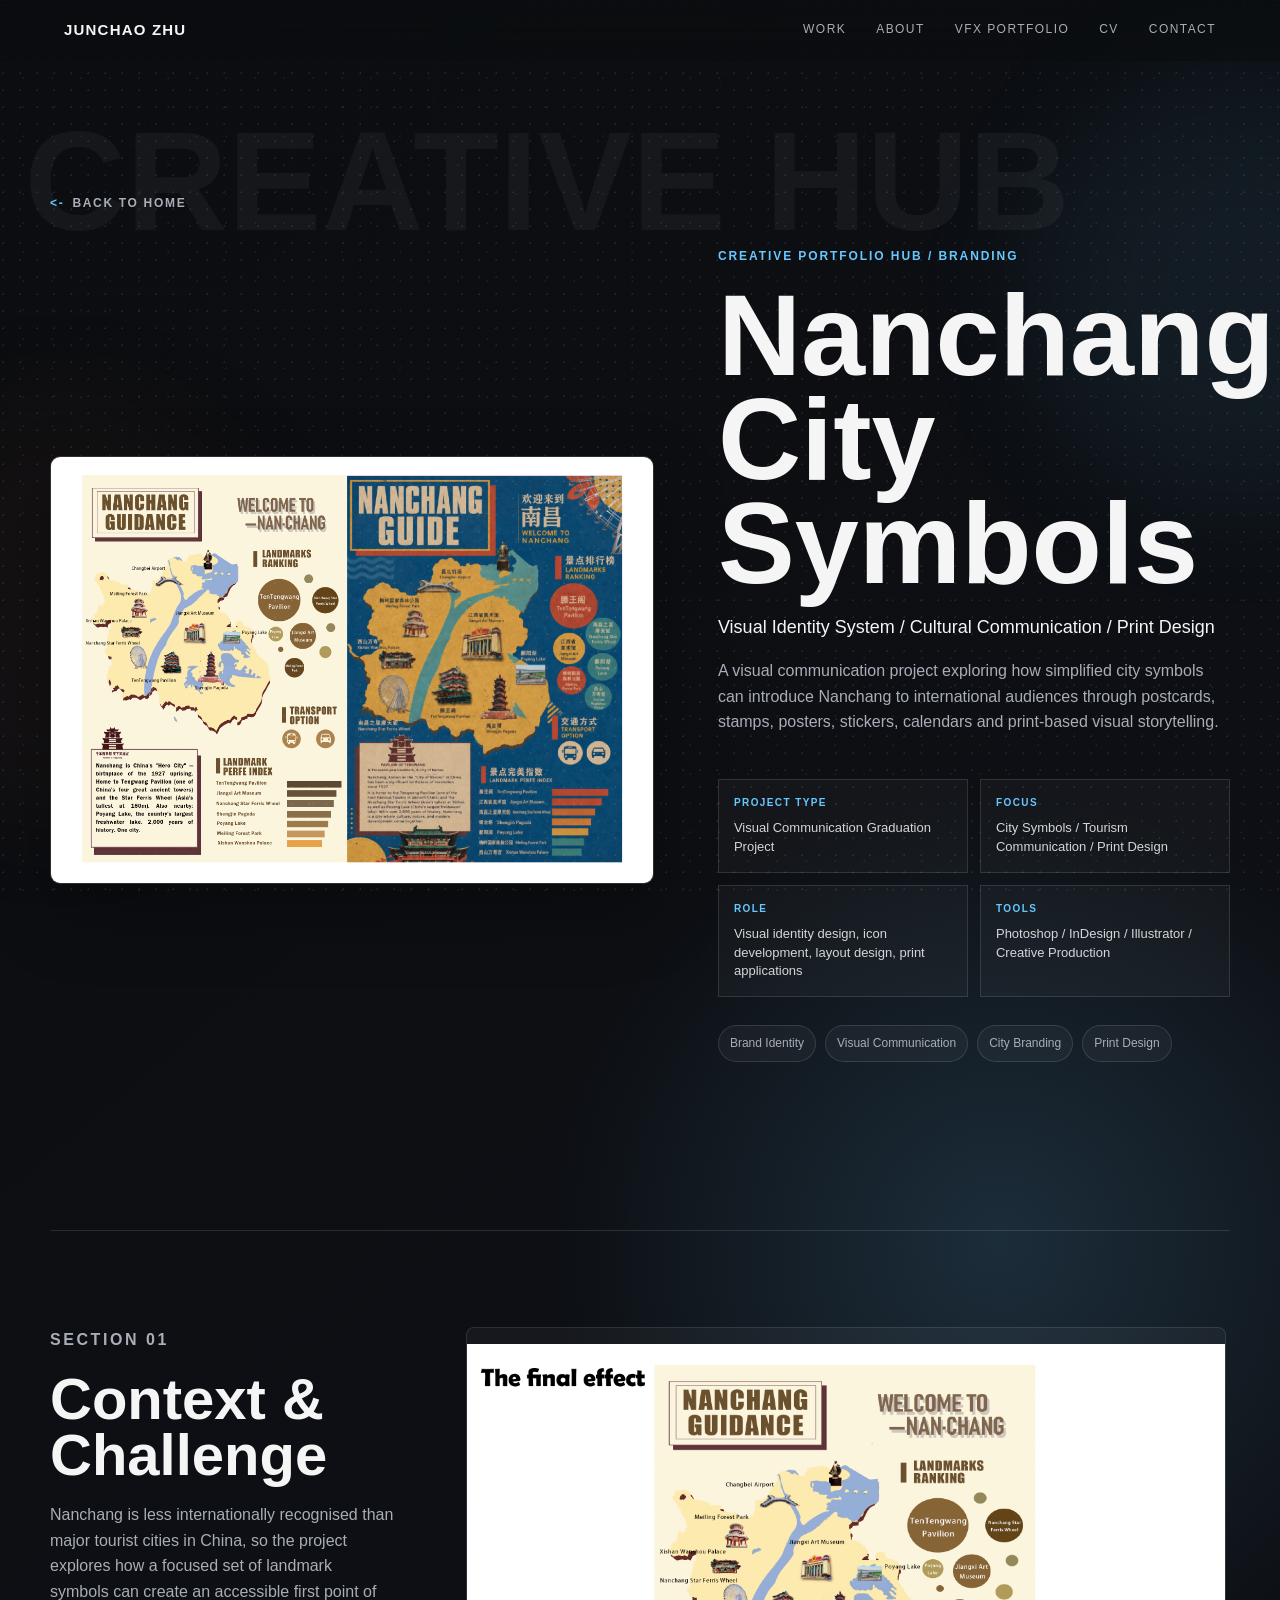
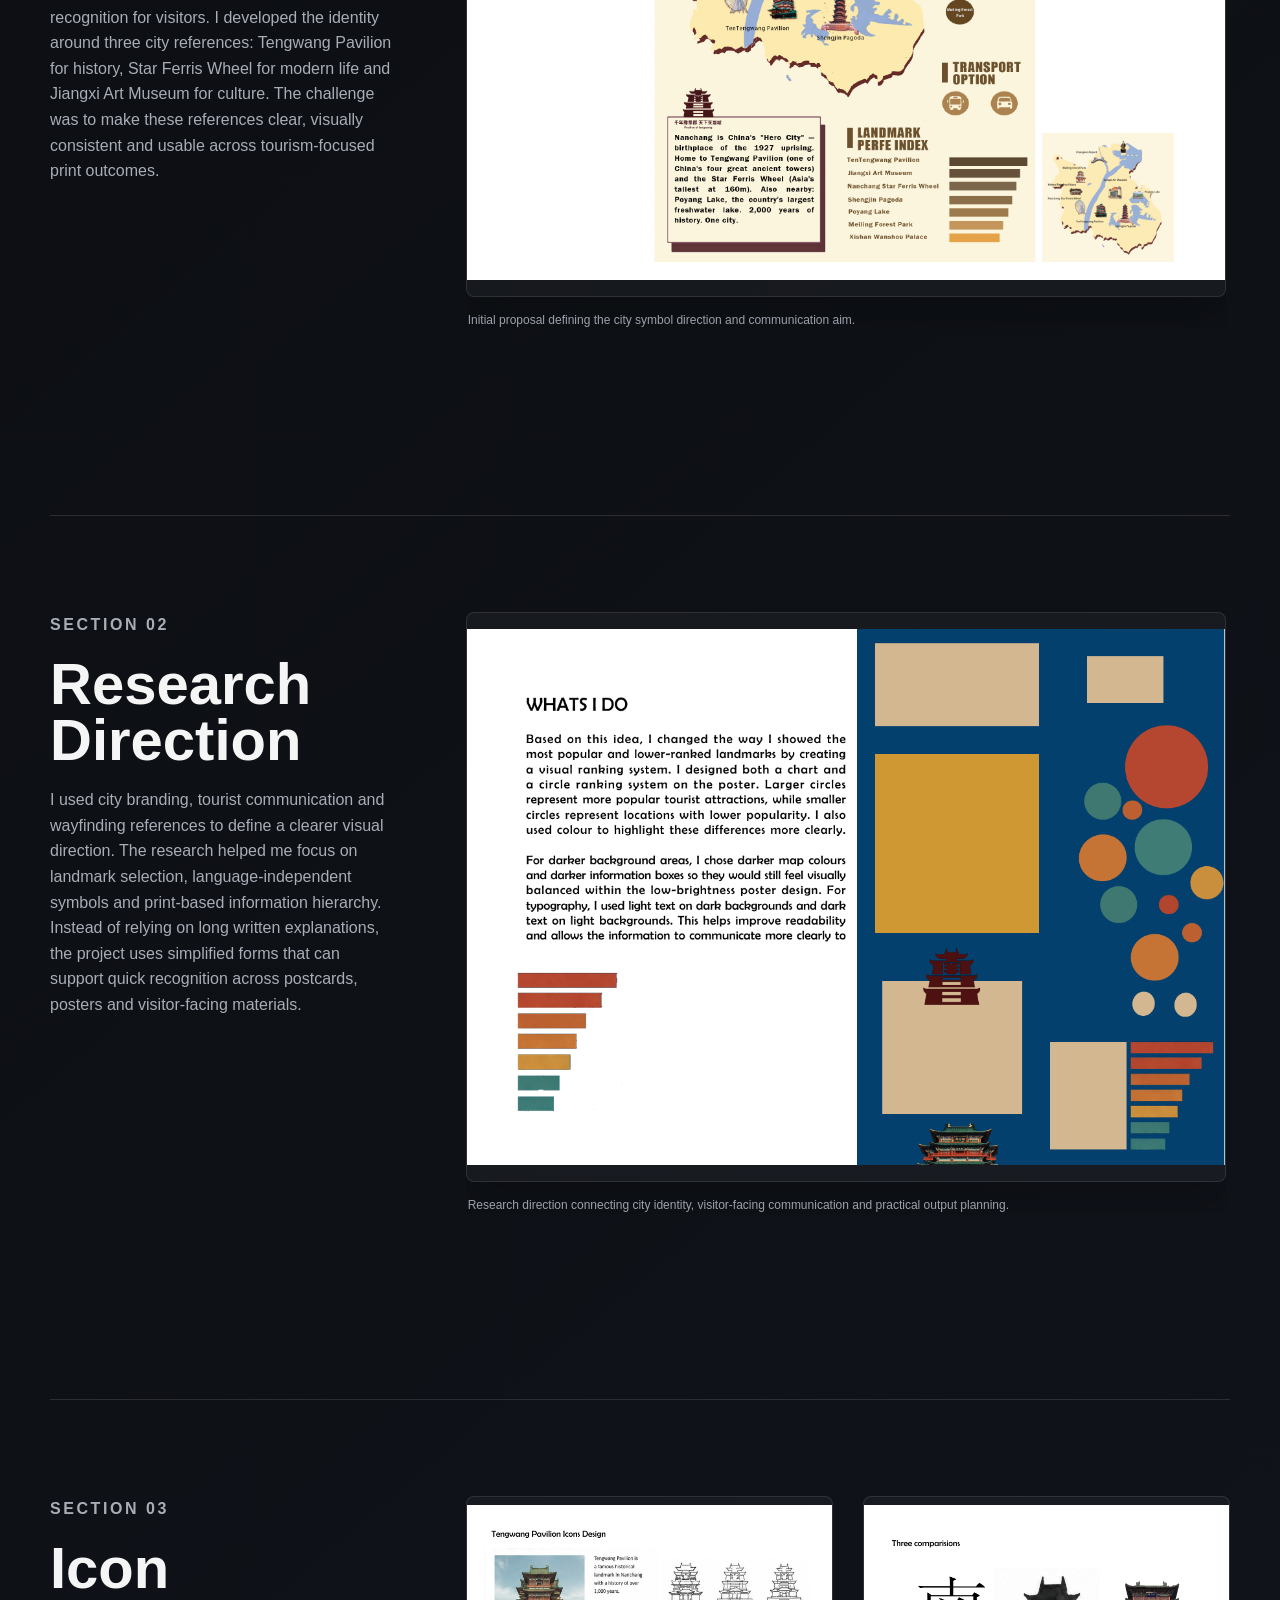
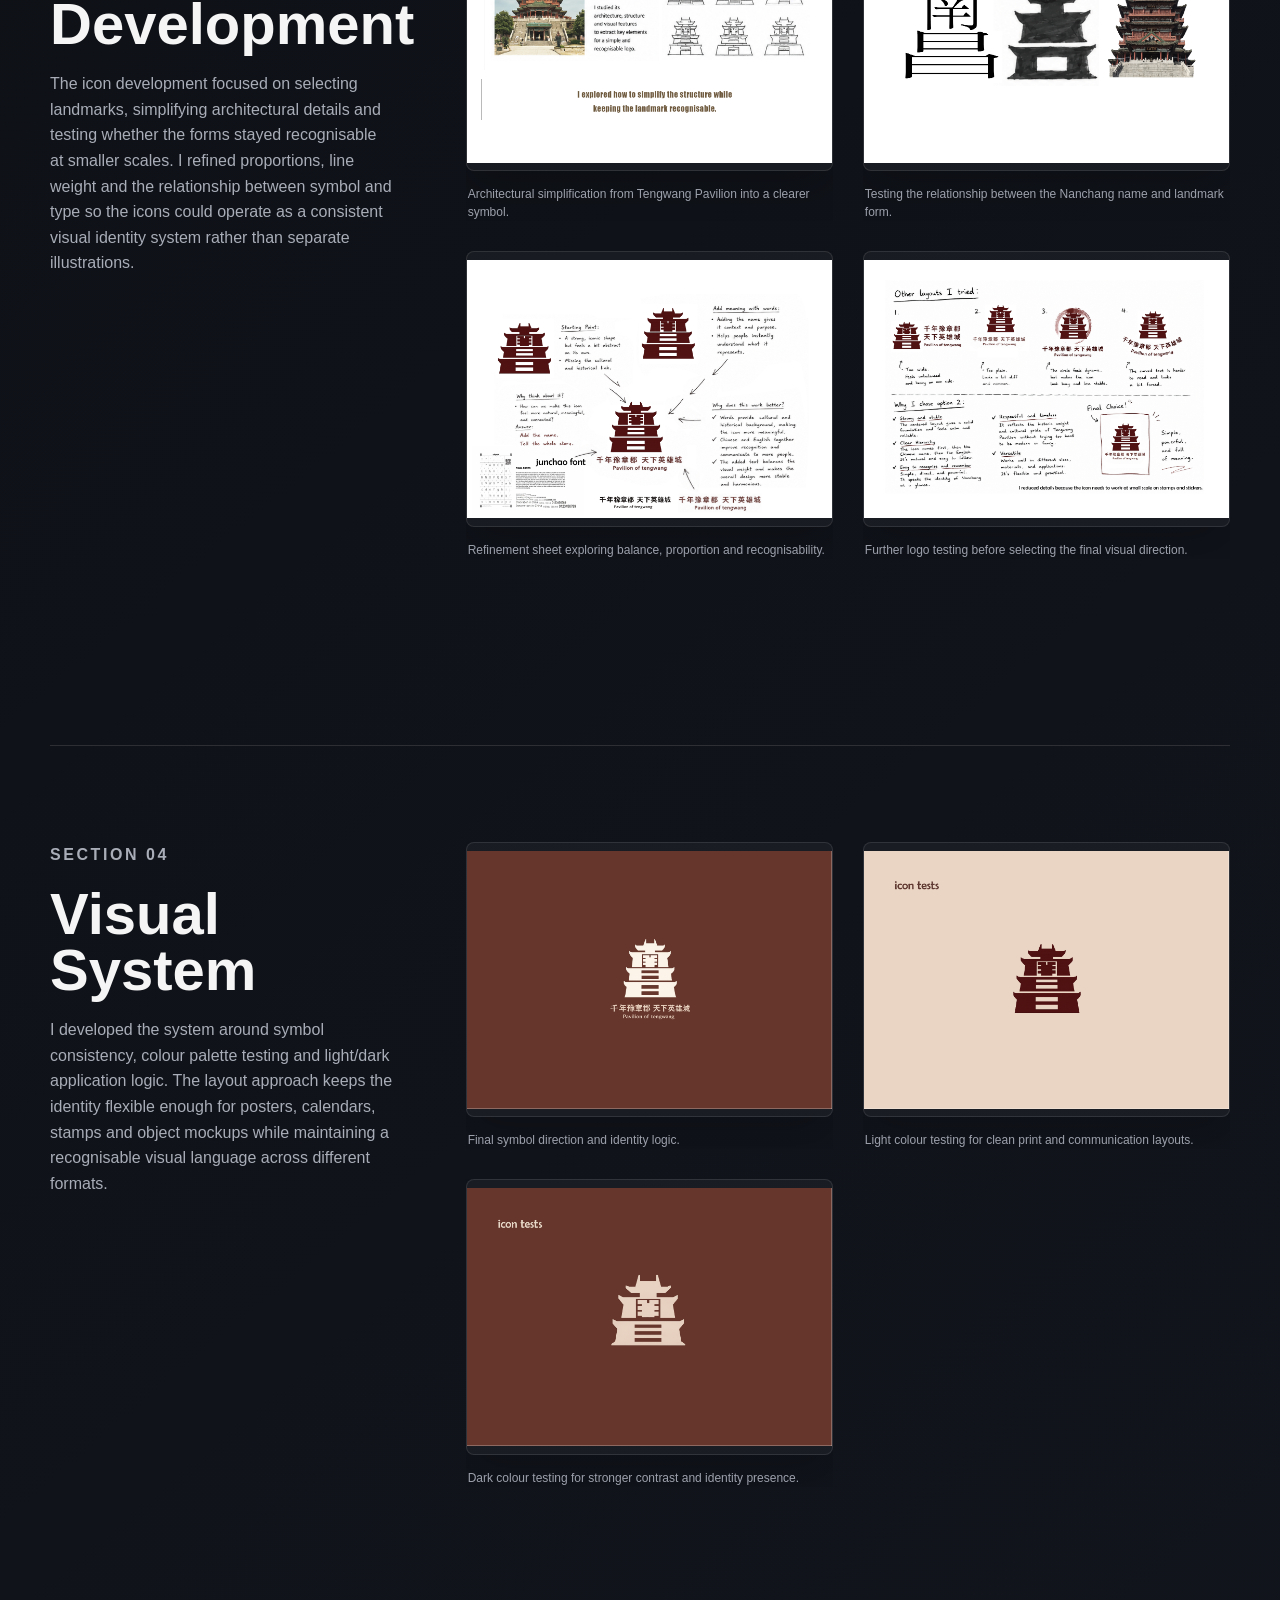
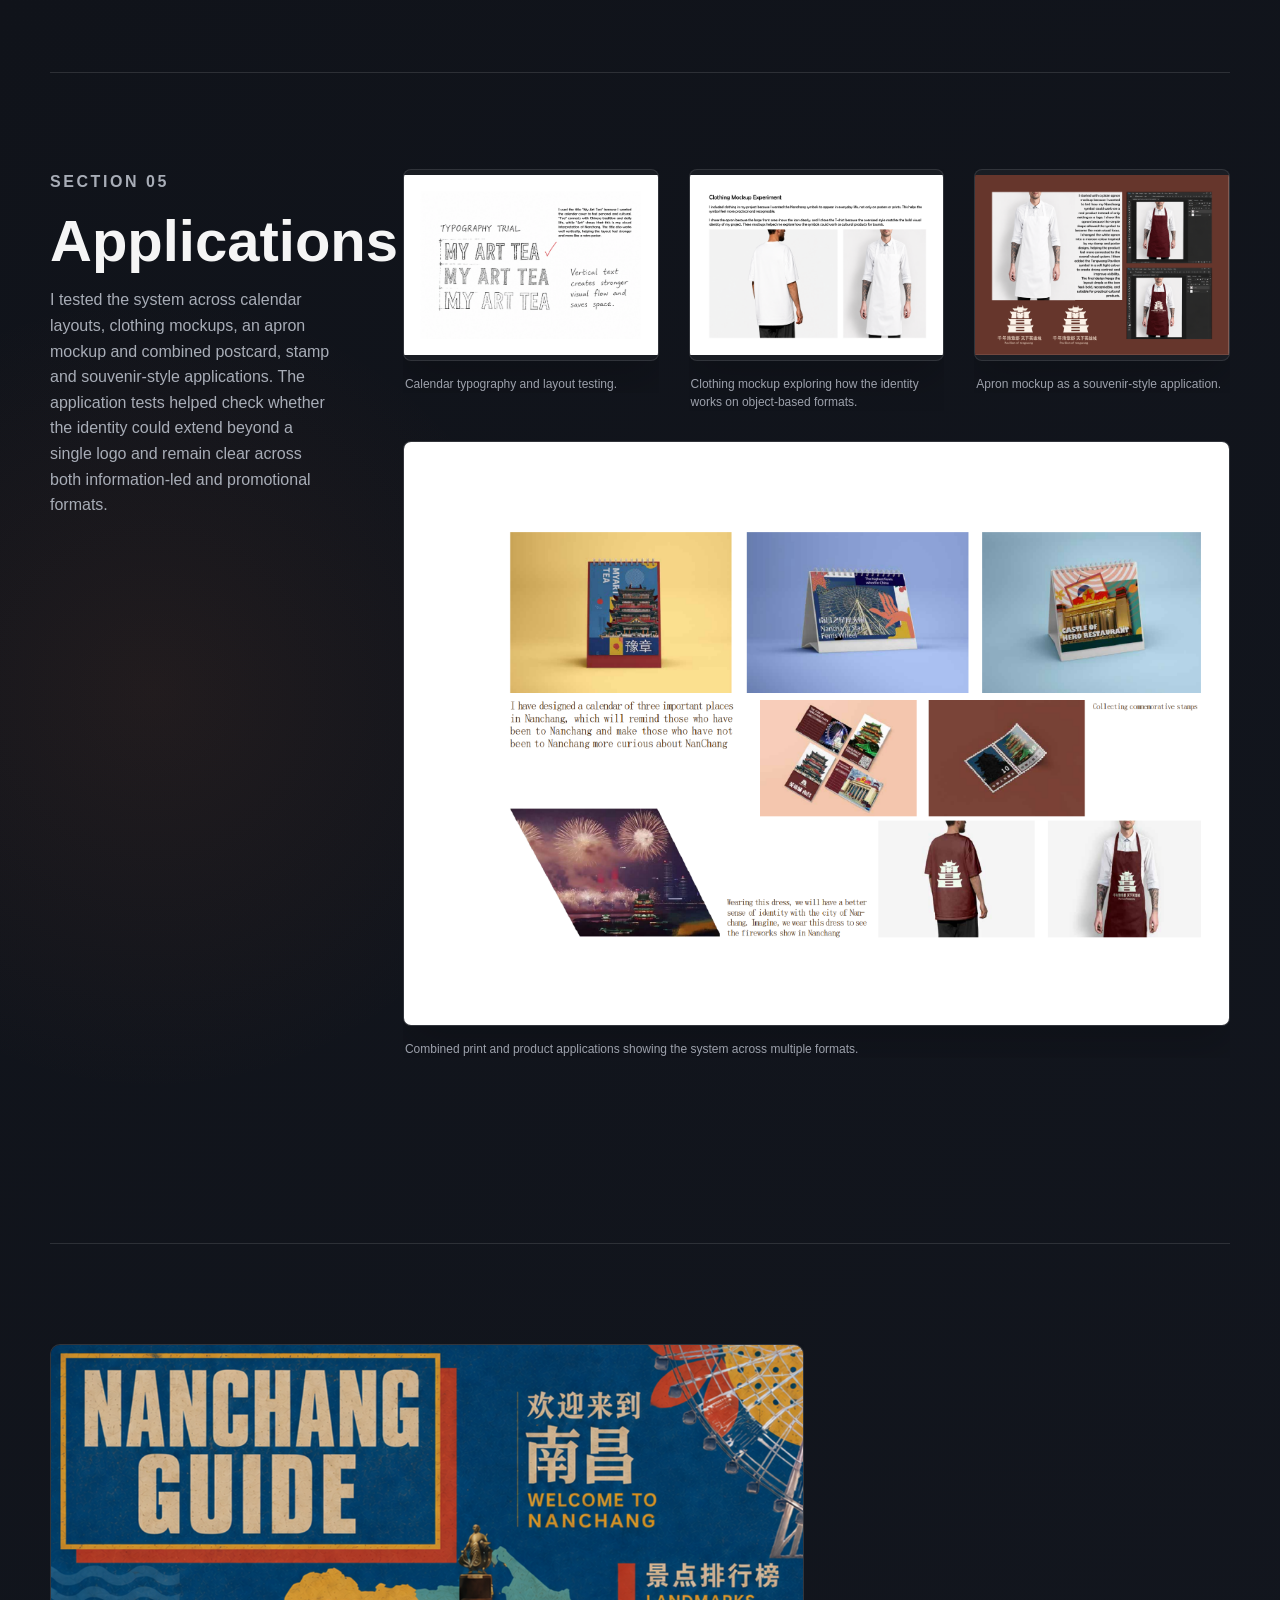
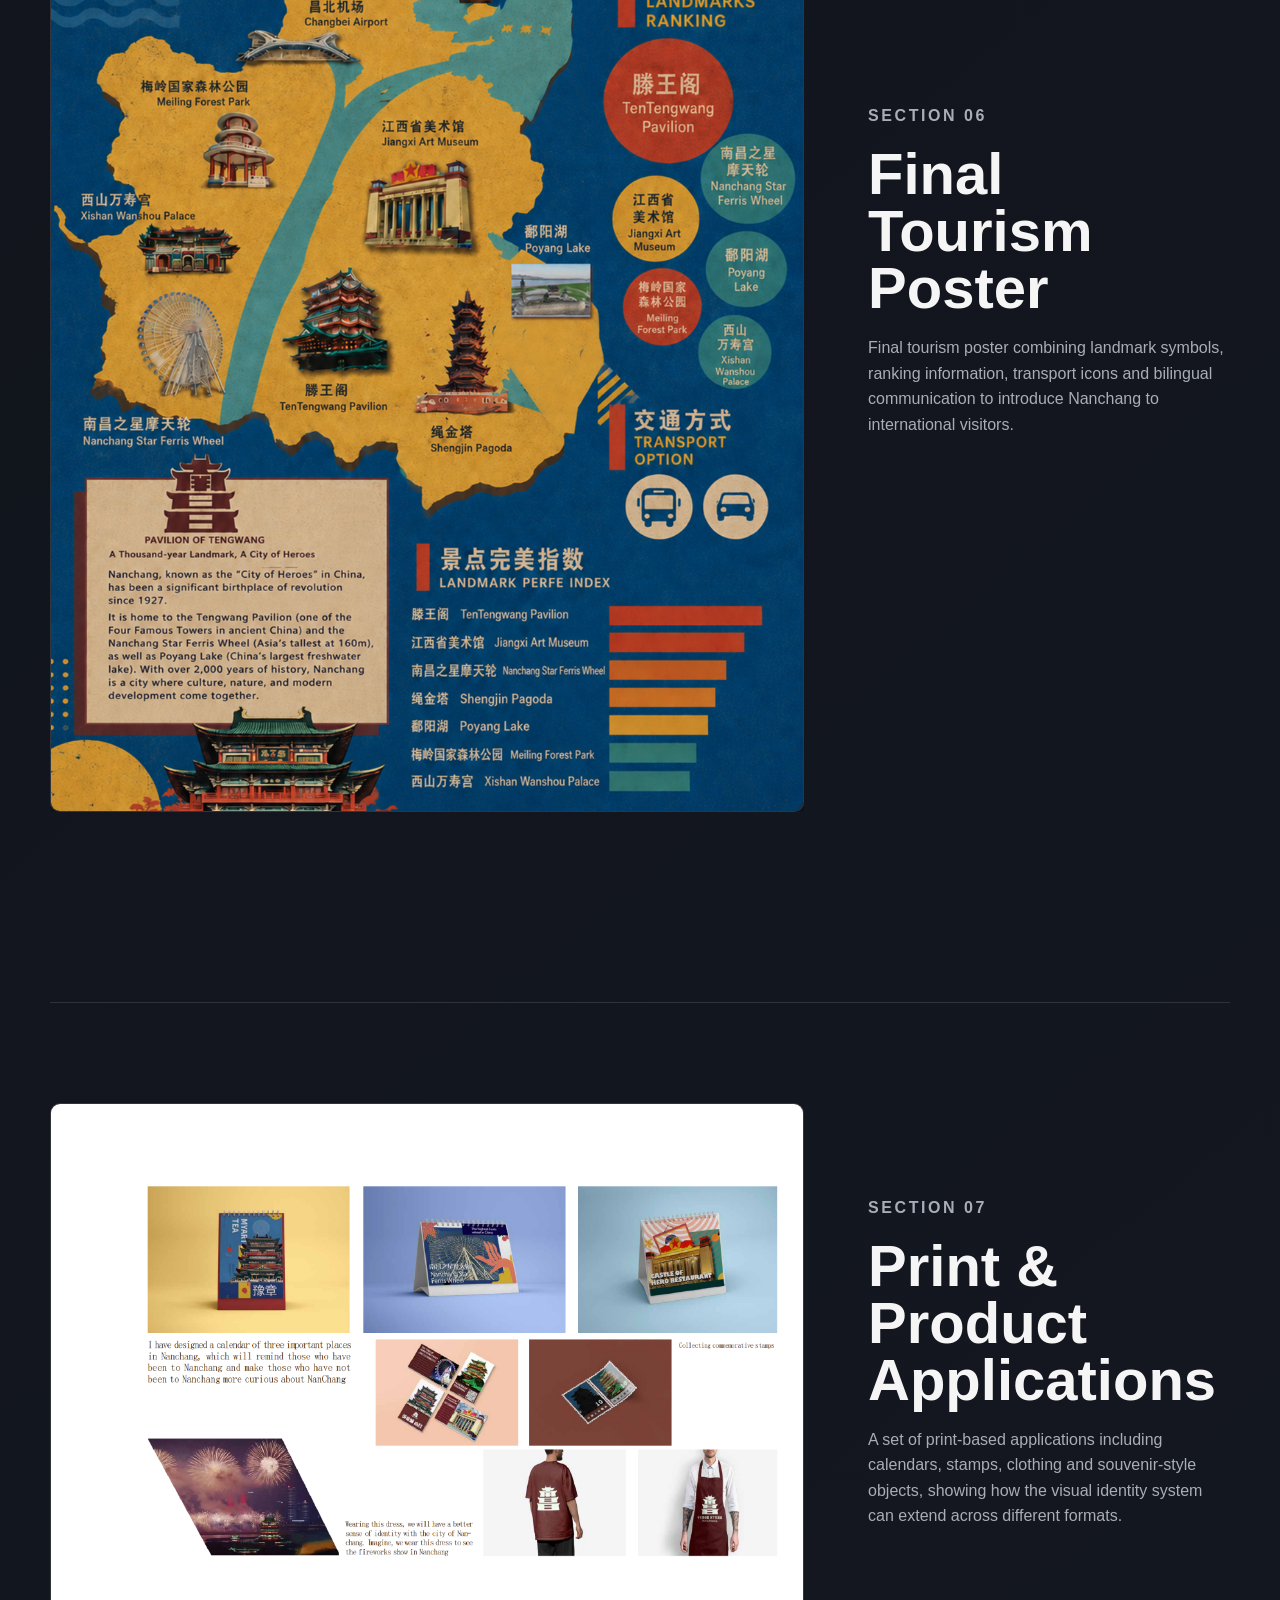
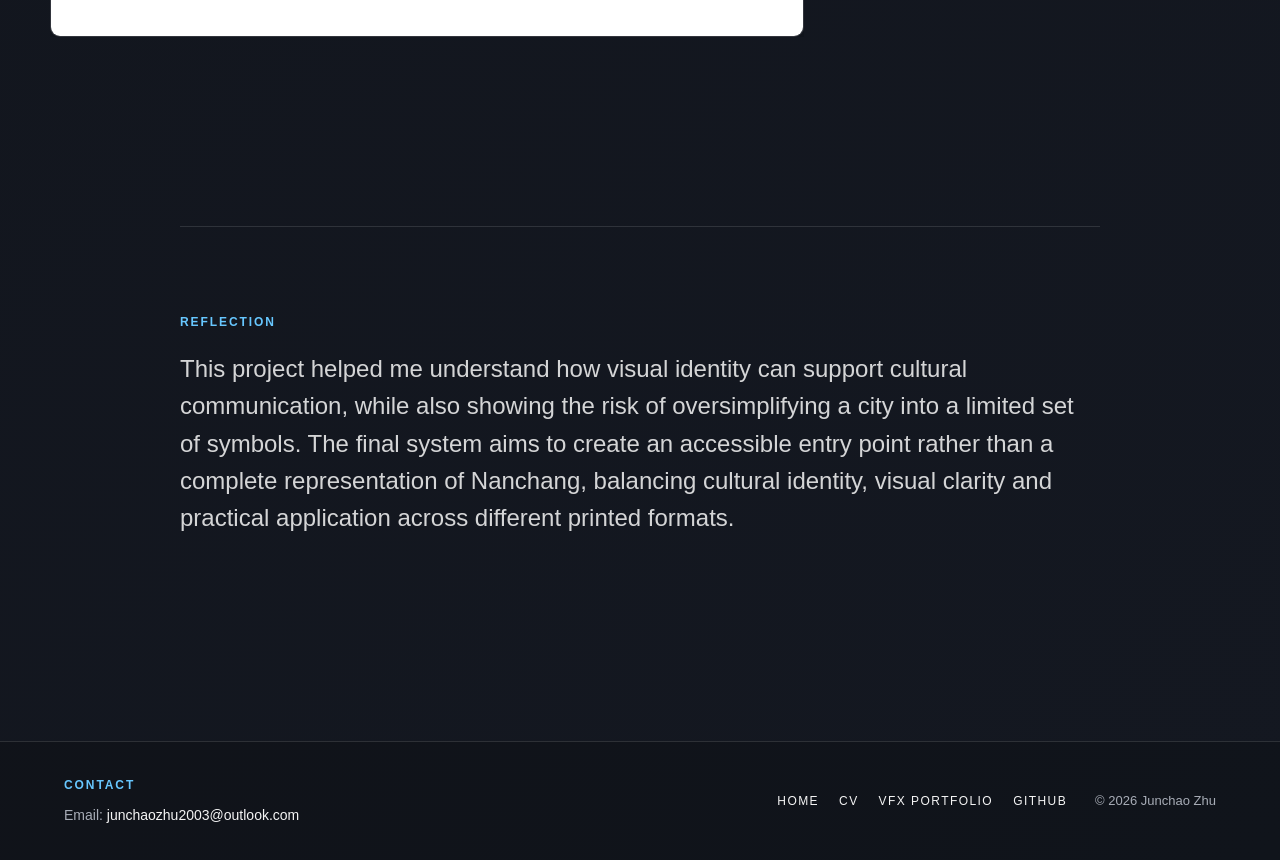
==== commit 7786a81a: "Use final blue Nanchang poster" ====
--- a/branding.html
+++ b/branding.html
@@ -205,7 +205,7 @@
         </p>
       </div>
       <div class="large-showcase-image">
-        <img src="assets/images/nanchang-final-blue-map.jpg" alt="Nanchang Guide final blue tourism poster">
+        <img src="assets/images/nanchang-final-blue-map.png" alt="Nanchang Guide final blue tourism poster">
       </div>
     </section>
 
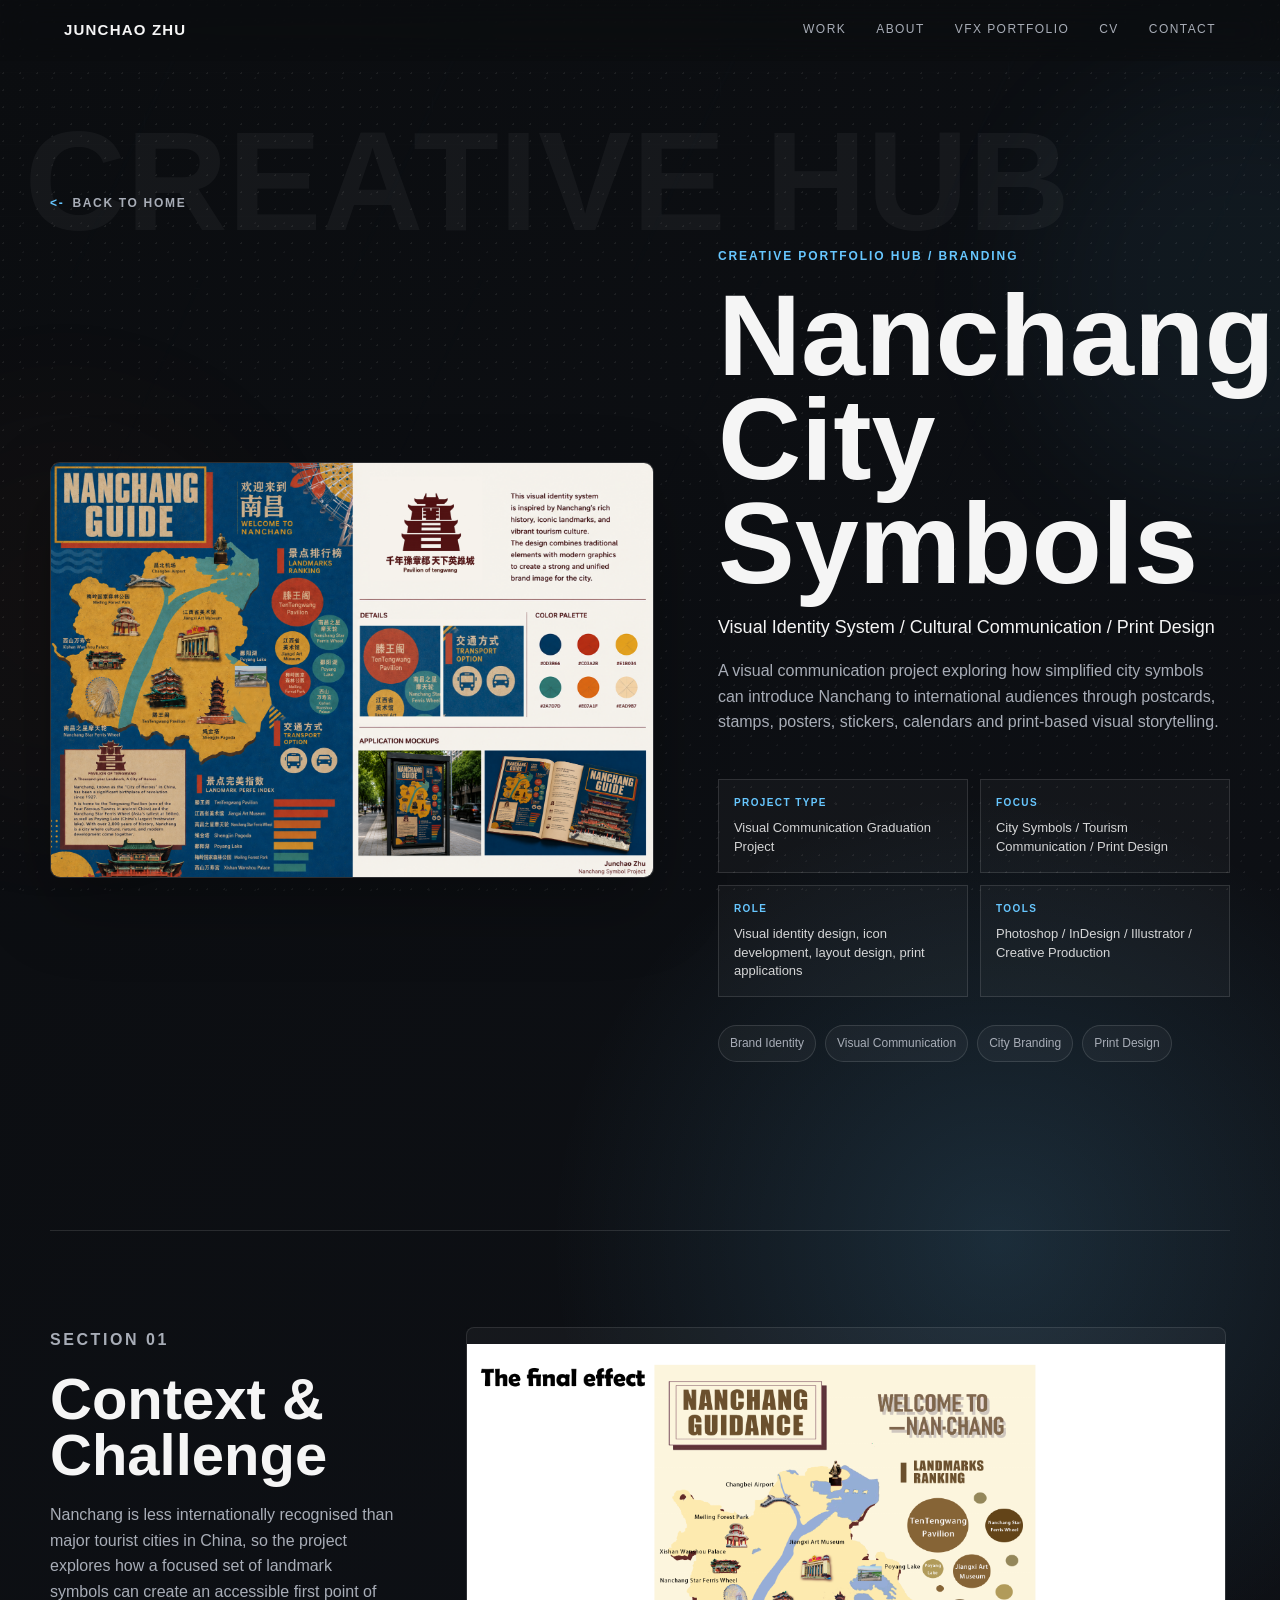
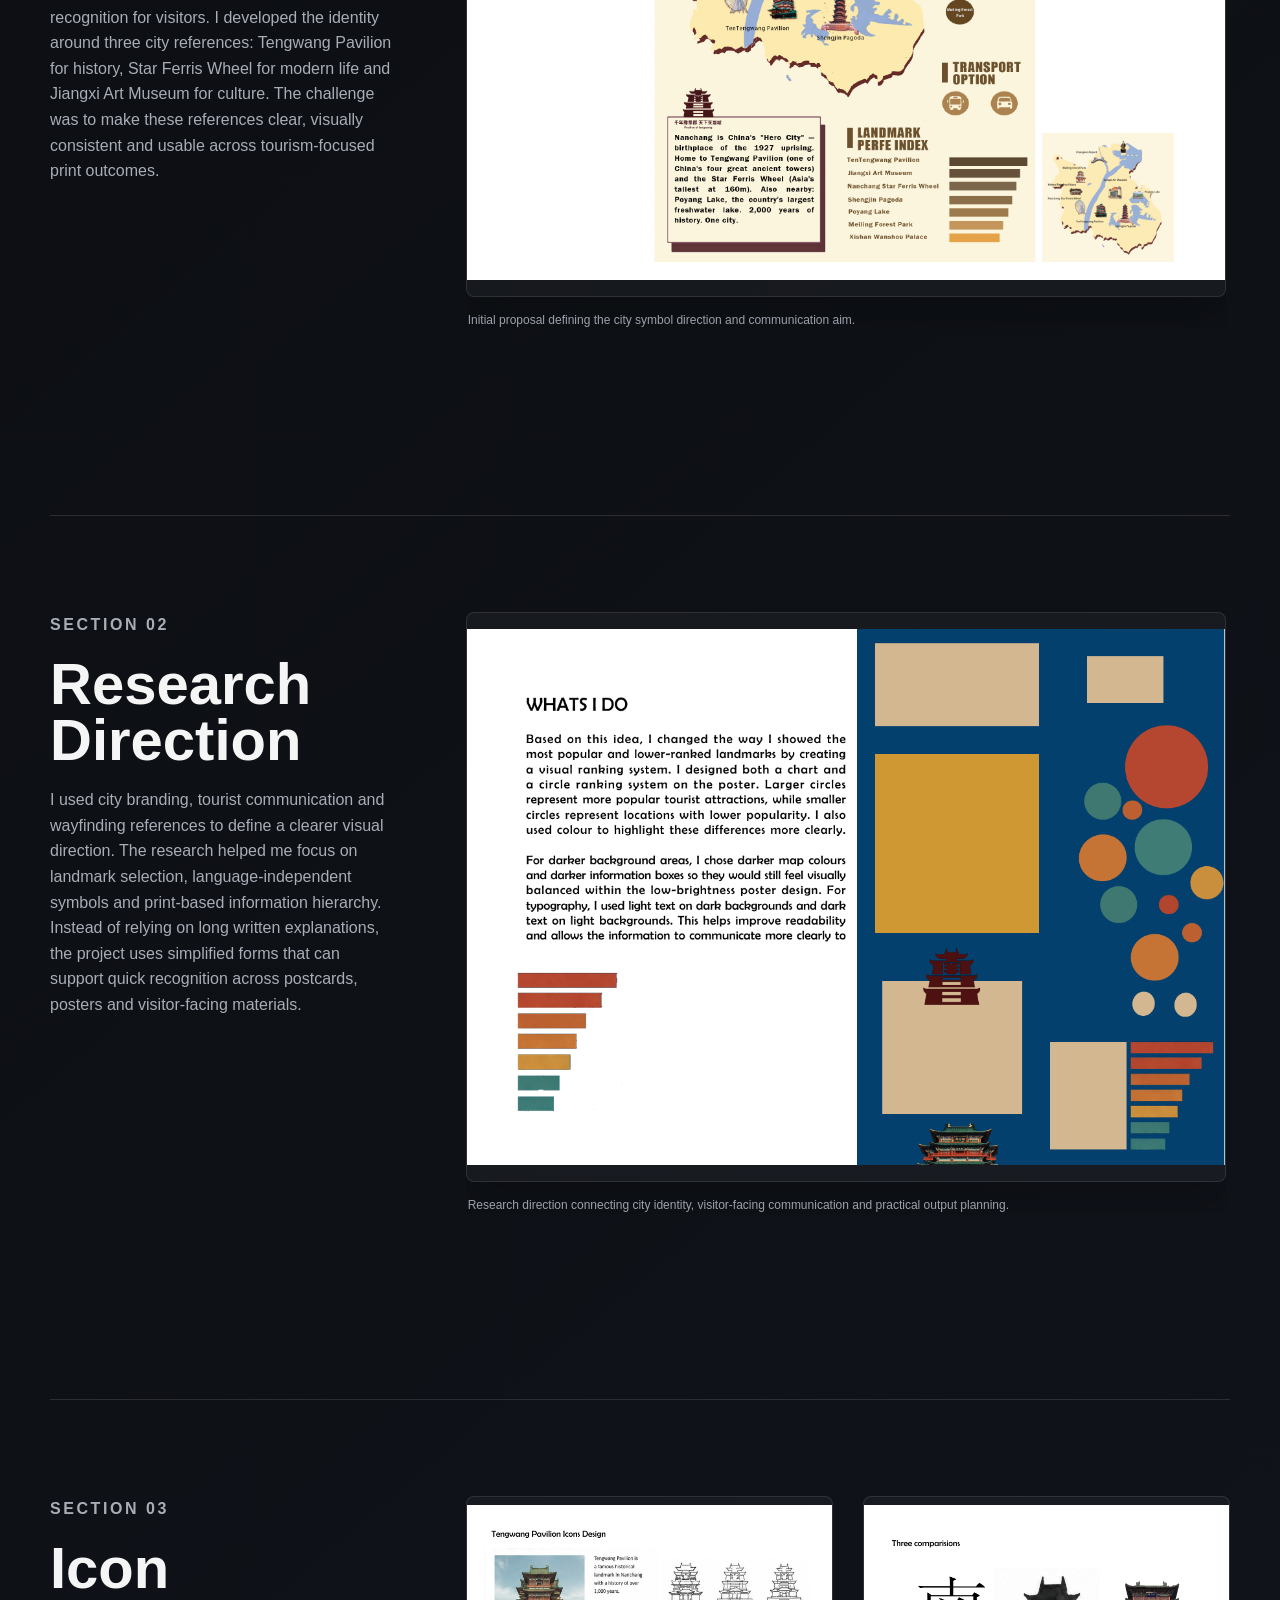
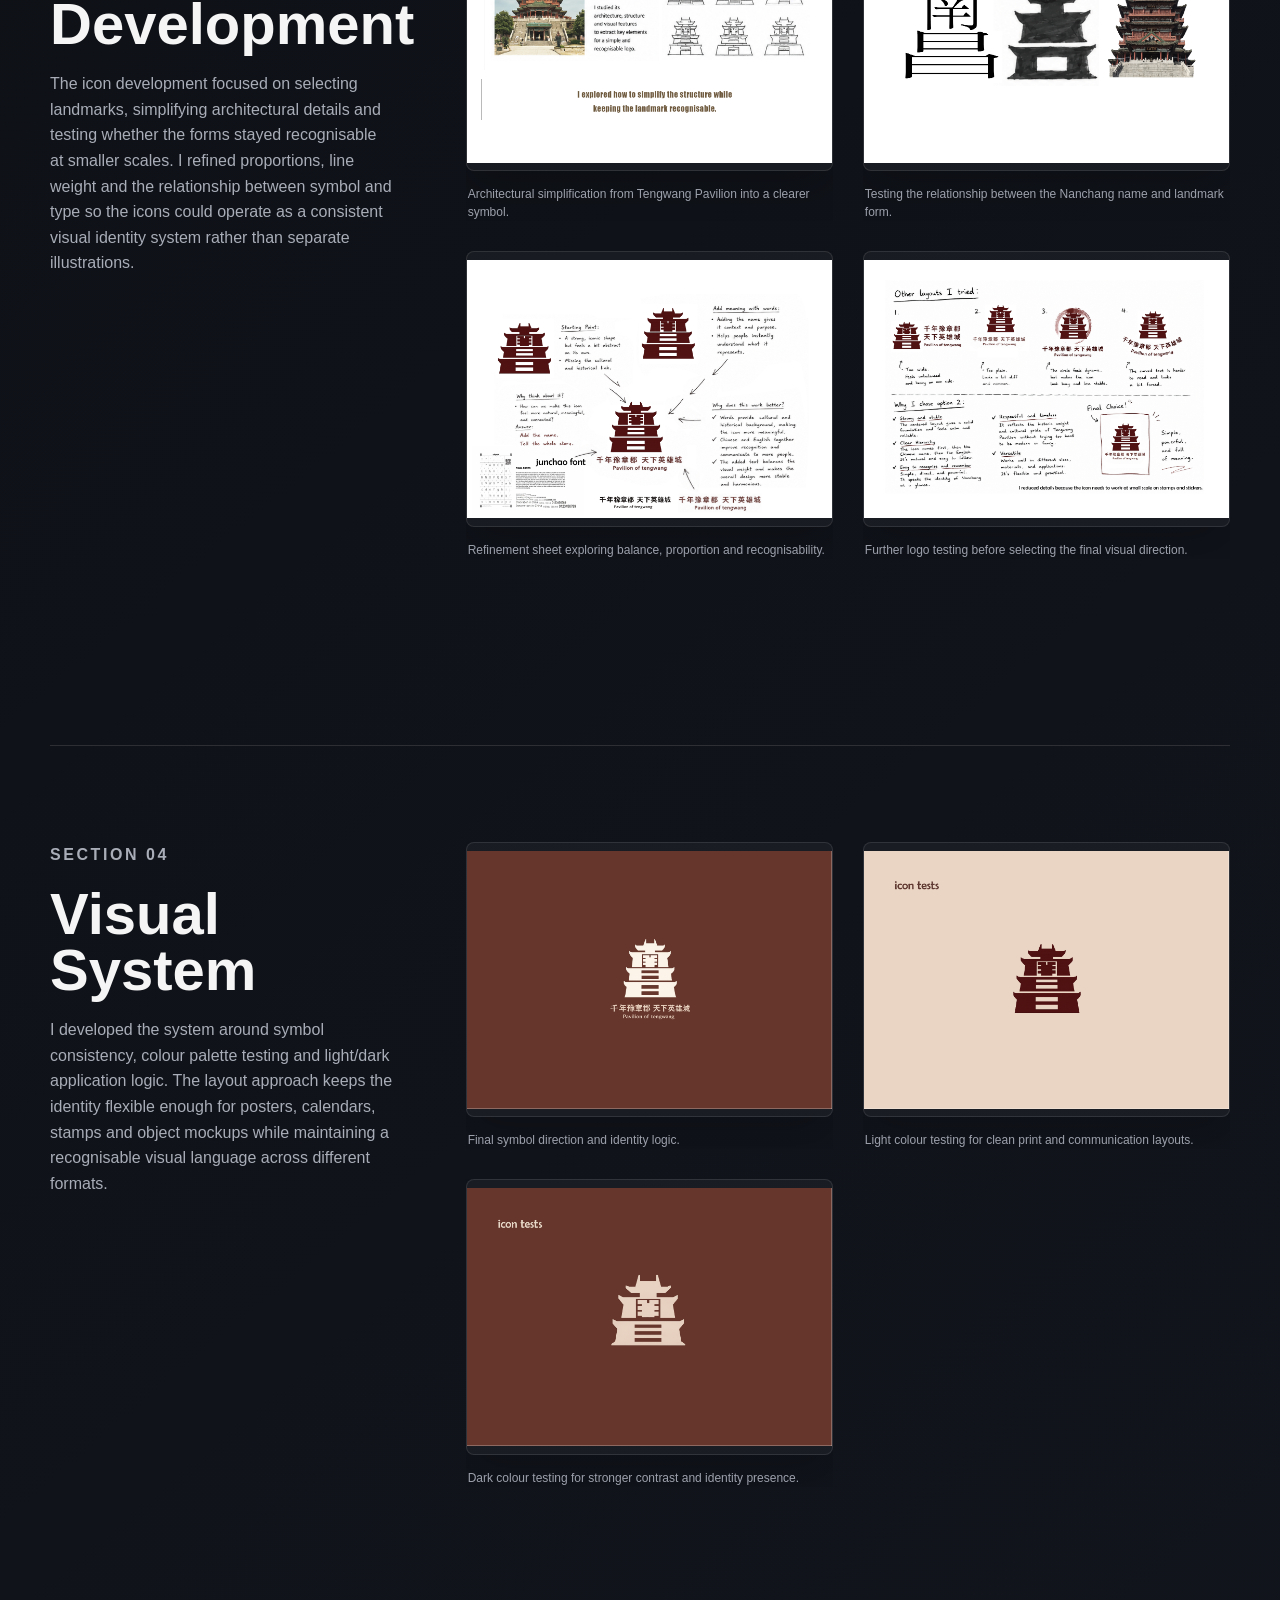
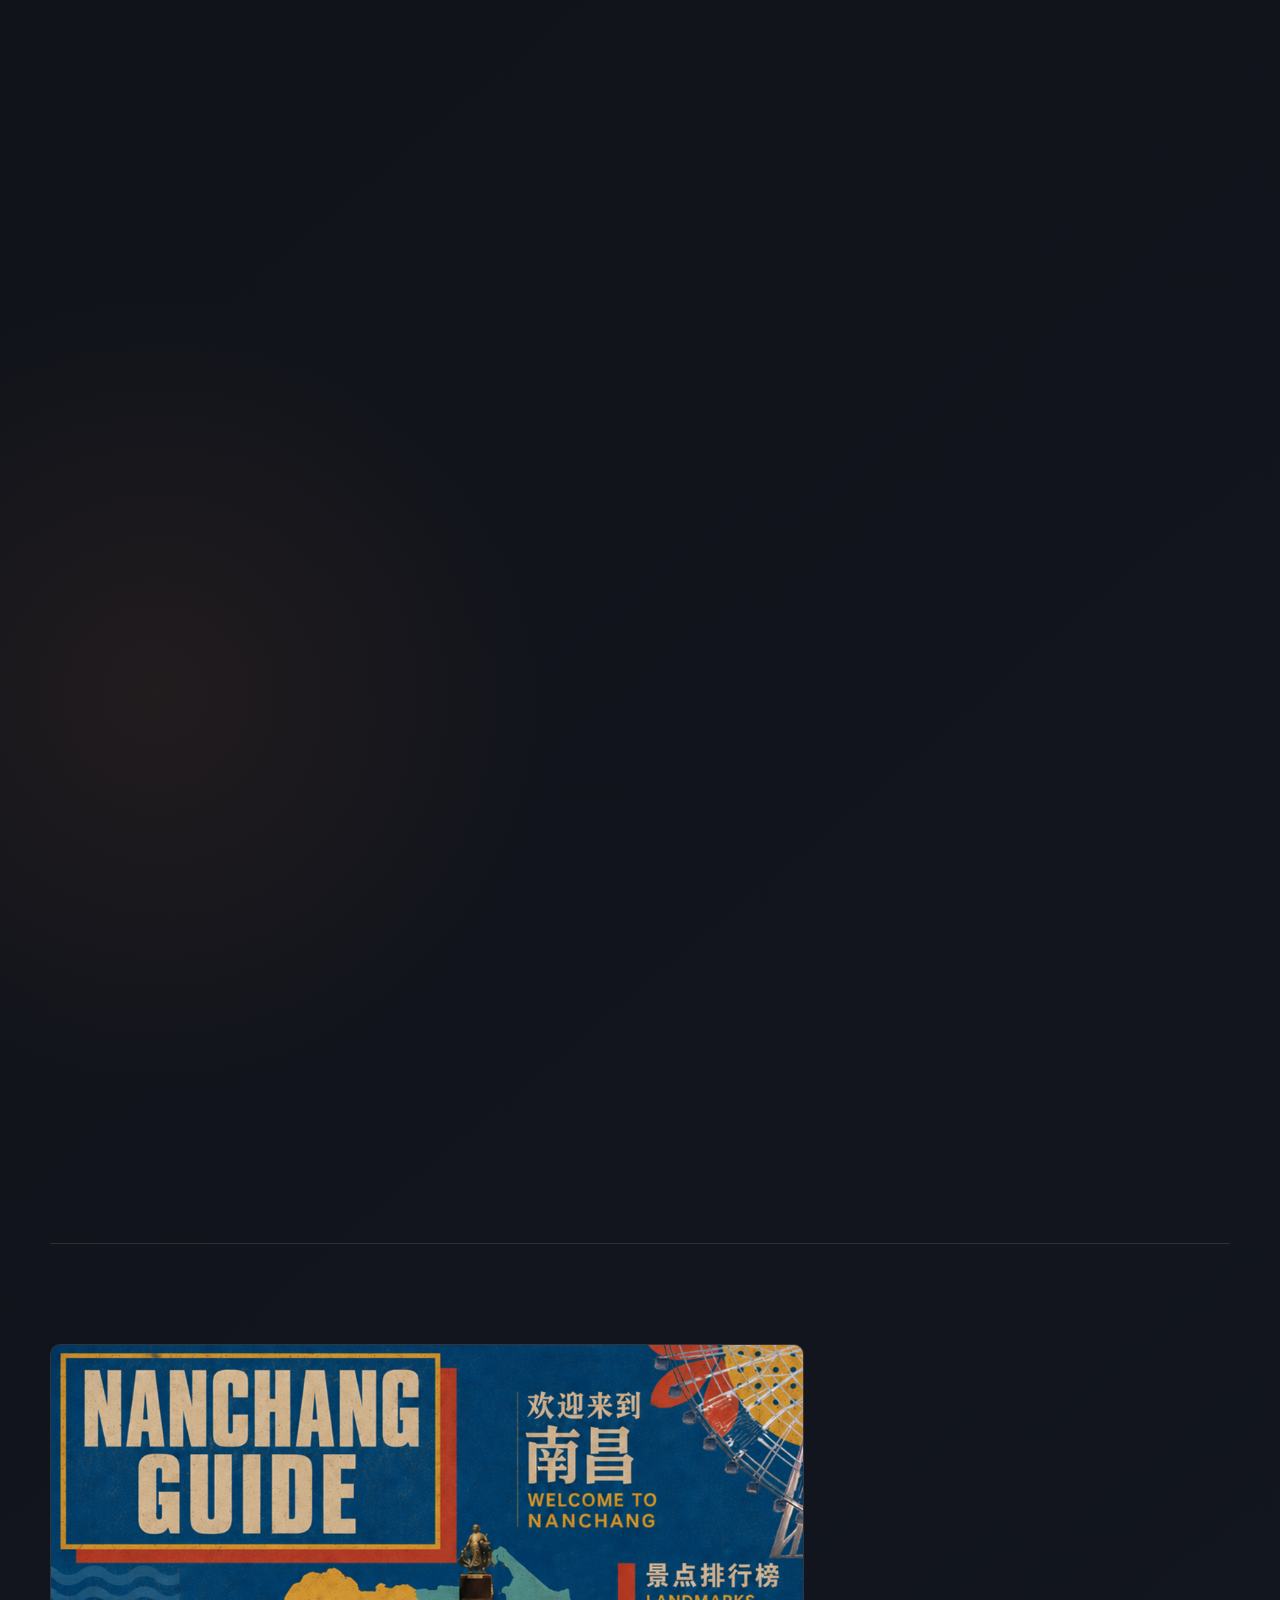
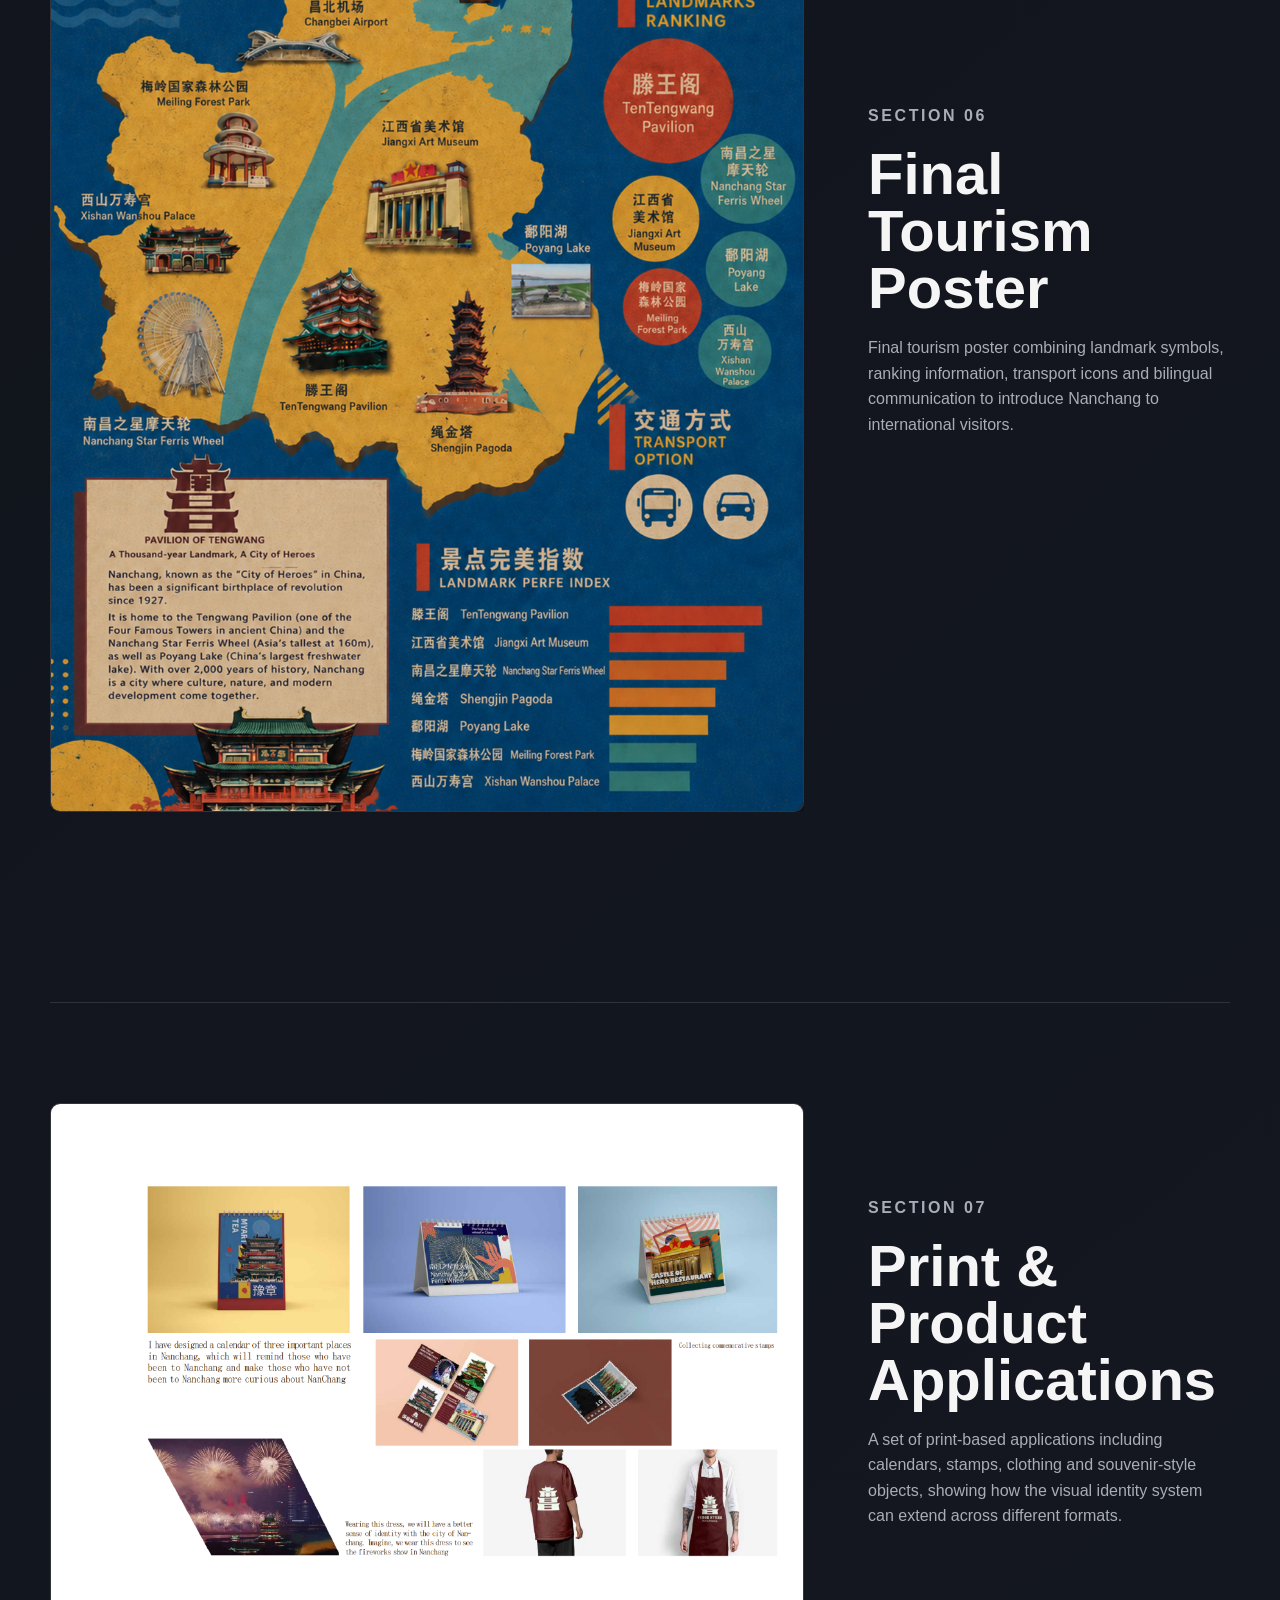
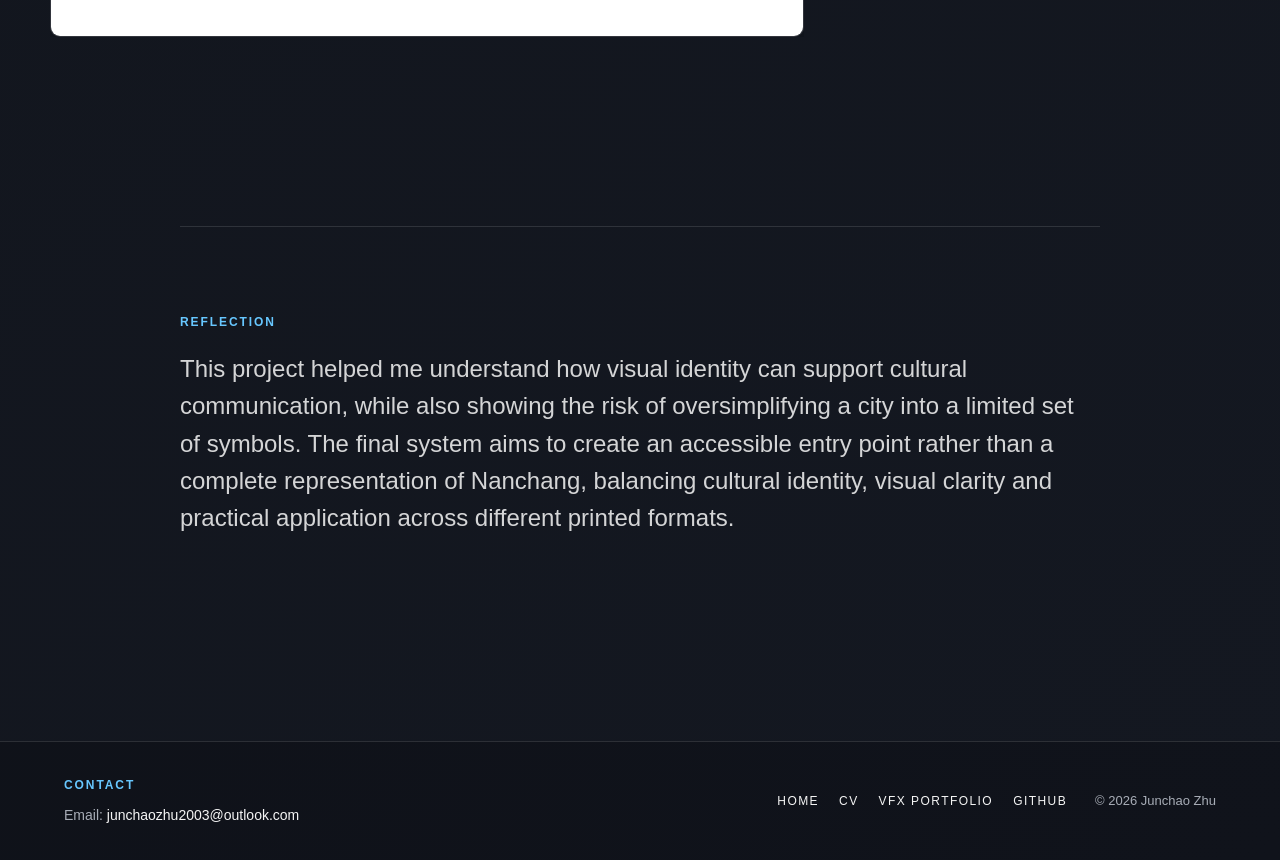
==== commit baca2a1b: "Update branding hero overview board" ====
--- a/branding.html
+++ b/branding.html
@@ -26,7 +26,7 @@
       <a class="back-link" href="index.html">Back to Home</a>
       <div class="case-study-hero-grid hero-grid">
         <div class="case-study-hero-poster hero-image">
-          <img src="assets/images/nanchang/nanchang-poster-final-02.png" alt="Nanchang City Symbols final poster">
+          <img src="assets/images/nanchang-brand-hero-board.png" alt="Nanchang City Symbols full visual identity overview board">
         </div>
         <div class="case-study-hero-copy">
           <p class="eyebrow">Creative Portfolio Hub / Branding</p>
--- a/style.css
+++ b/style.css
@@ -31,32 +31,39 @@
     linear-gradient(140deg, #0b0d10 0%, #10131a 48%, #141821 100%);
   line-height: 1.6;
   overflow-x: hidden;
+  isolation: isolate;
 }
 
 body::before {
   content: "";
   position: fixed;
   inset: 0;
+  z-index: -3;
   pointer-events: none;
-  opacity: 0.42;
+  opacity: 0.34;
   background-image:
     linear-gradient(rgba(255, 255, 255, 0.03) 1px, transparent 1px),
     linear-gradient(90deg, rgba(255, 255, 255, 0.022) 1px, transparent 1px),
     linear-gradient(115deg, transparent 0 48%, rgba(103, 199, 255, 0.035) 49%, transparent 50% 100%);
   background-size: 72px 72px, 72px 72px, 280px 280px;
   mask-image: linear-gradient(to bottom, black 0%, transparent 78%);
+  animation: ambientGridMove 56s linear infinite;
+  will-change: background-position;
 }
 
 body::after {
   content: "";
   position: fixed;
   inset: 0;
+  z-index: -2;
   pointer-events: none;
-  opacity: 0.18;
+  opacity: 0.14;
   background-image:
     radial-gradient(circle at 20% 30%, rgba(255, 255, 255, 0.5) 0 1px, transparent 1px),
     radial-gradient(circle at 80% 70%, rgba(255, 255, 255, 0.35) 0 1px, transparent 1px);
   background-size: 17px 17px, 29px 29px;
+  animation: ambientNoiseDrift 62s linear infinite;
+  will-change: background-position;
 }
 
 a {
@@ -70,8 +77,8 @@
   border-radius: 50%;
   filter: blur(70px);
   pointer-events: none;
-  opacity: 0.32;
-  animation: driftGlow 22s ease-in-out infinite alternate;
+  opacity: 0.24;
+  animation: ambientGlowDrift 38s ease-in-out infinite alternate;
   will-change: transform;
 }
 
@@ -85,18 +92,44 @@
   bottom: 8vh;
   left: -12vw;
   background: rgba(201, 107, 60, 0.14);
-  animation-duration: 28s;
+  animation-duration: 46s;
   animation-direction: alternate-reverse;
 }
 
-@keyframes driftGlow {
+@keyframes ambientGridMove {
+  from {
+    background-position: 0 0, 0 0, 0 0;
+  }
+
+  to {
+    background-position: 36px 28px, 36px 28px, 34px 34px;
+  }
+}
+
+@keyframes ambientNoiseDrift {
+  from {
+    background-position: 0 0, 0 0;
+  }
+
+  to {
+    background-position: 28px 22px, -24px 18px;
+  }
+}
+
+@keyframes ambientGlowDrift {
   from {
     transform: translate3d(0, 0, 0) scale(1);
   }
 
   to {
-    transform: translate3d(18px, -24px, 0) scale(1.04);
-  }
+    transform: translate3d(42px, -34px, 0) scale(1.05);
+  }
+}
+
+main,
+.site-footer {
+  position: relative;
+  z-index: 1;
 }
 
 .site-header {
@@ -1743,6 +1776,8 @@
     transform: none;
   }
 
+  body::before,
+  body::after,
   .background-glow {
     animation: none;
   }
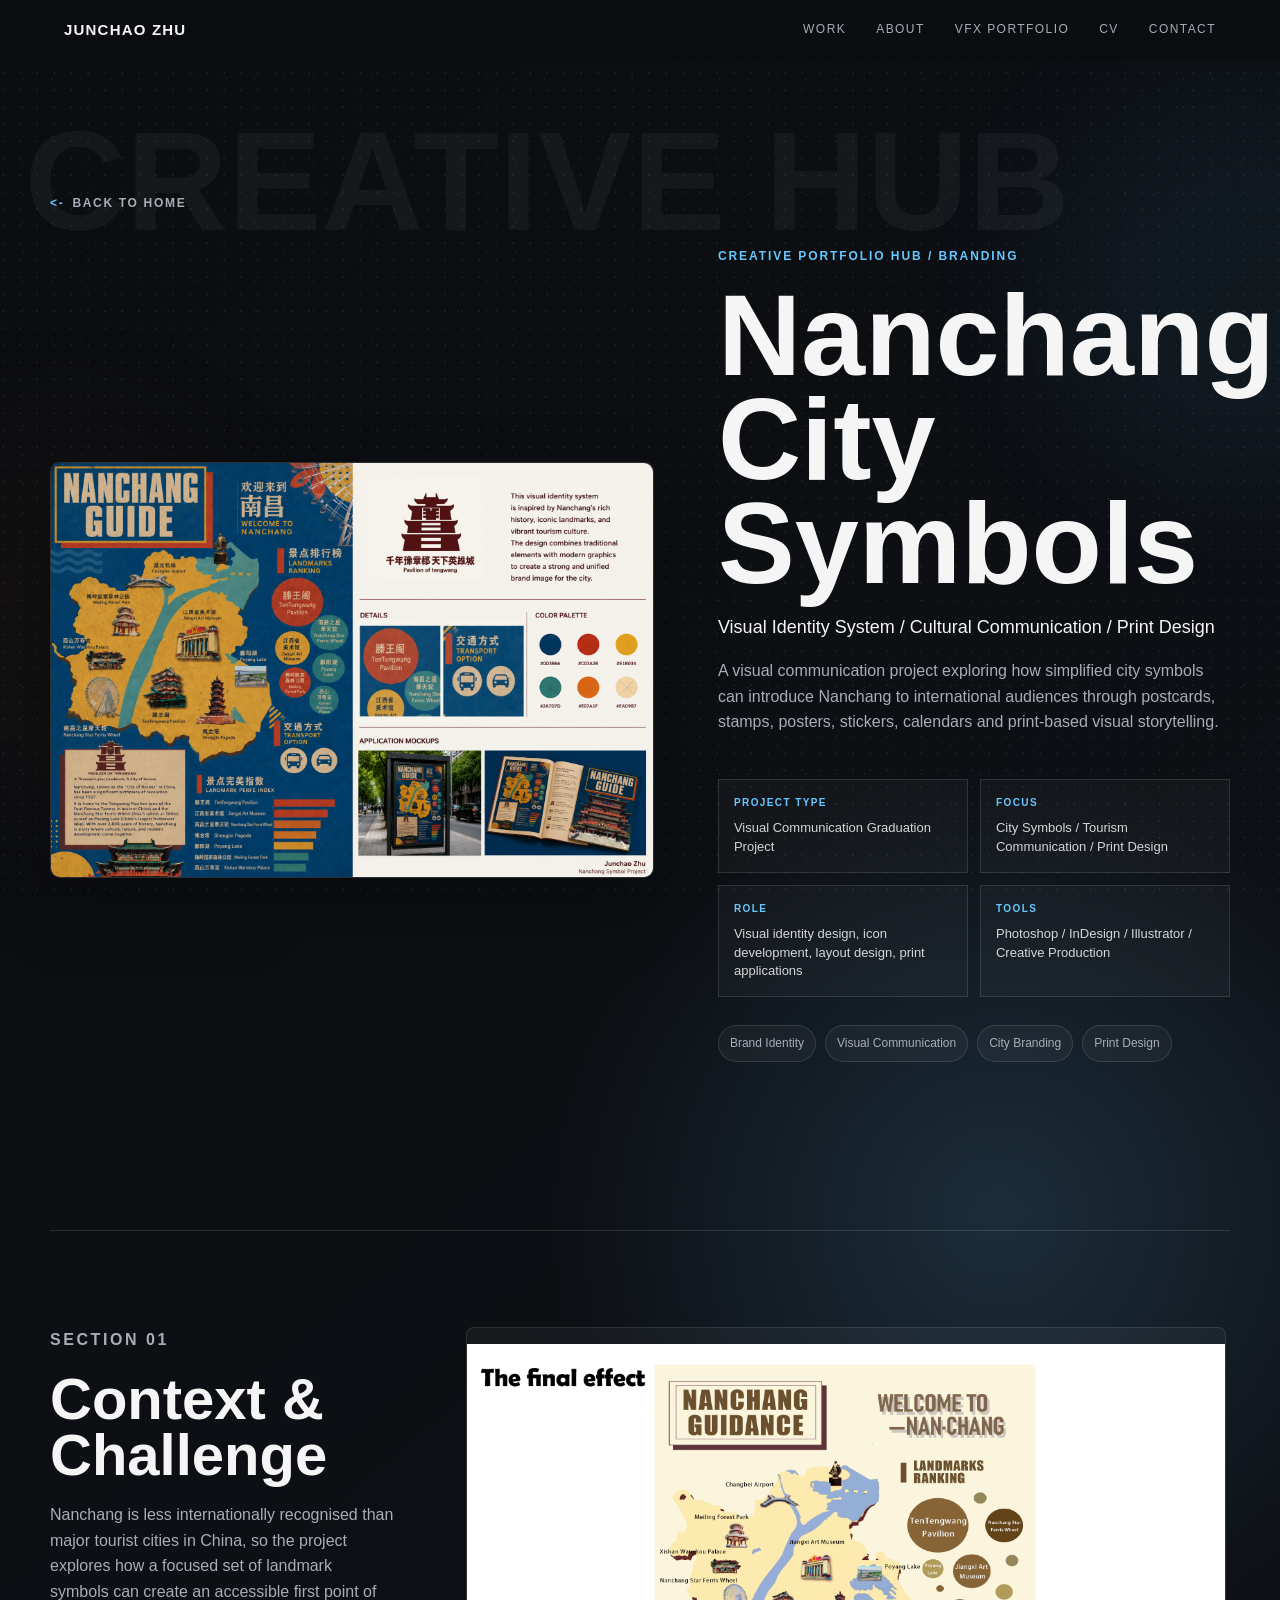
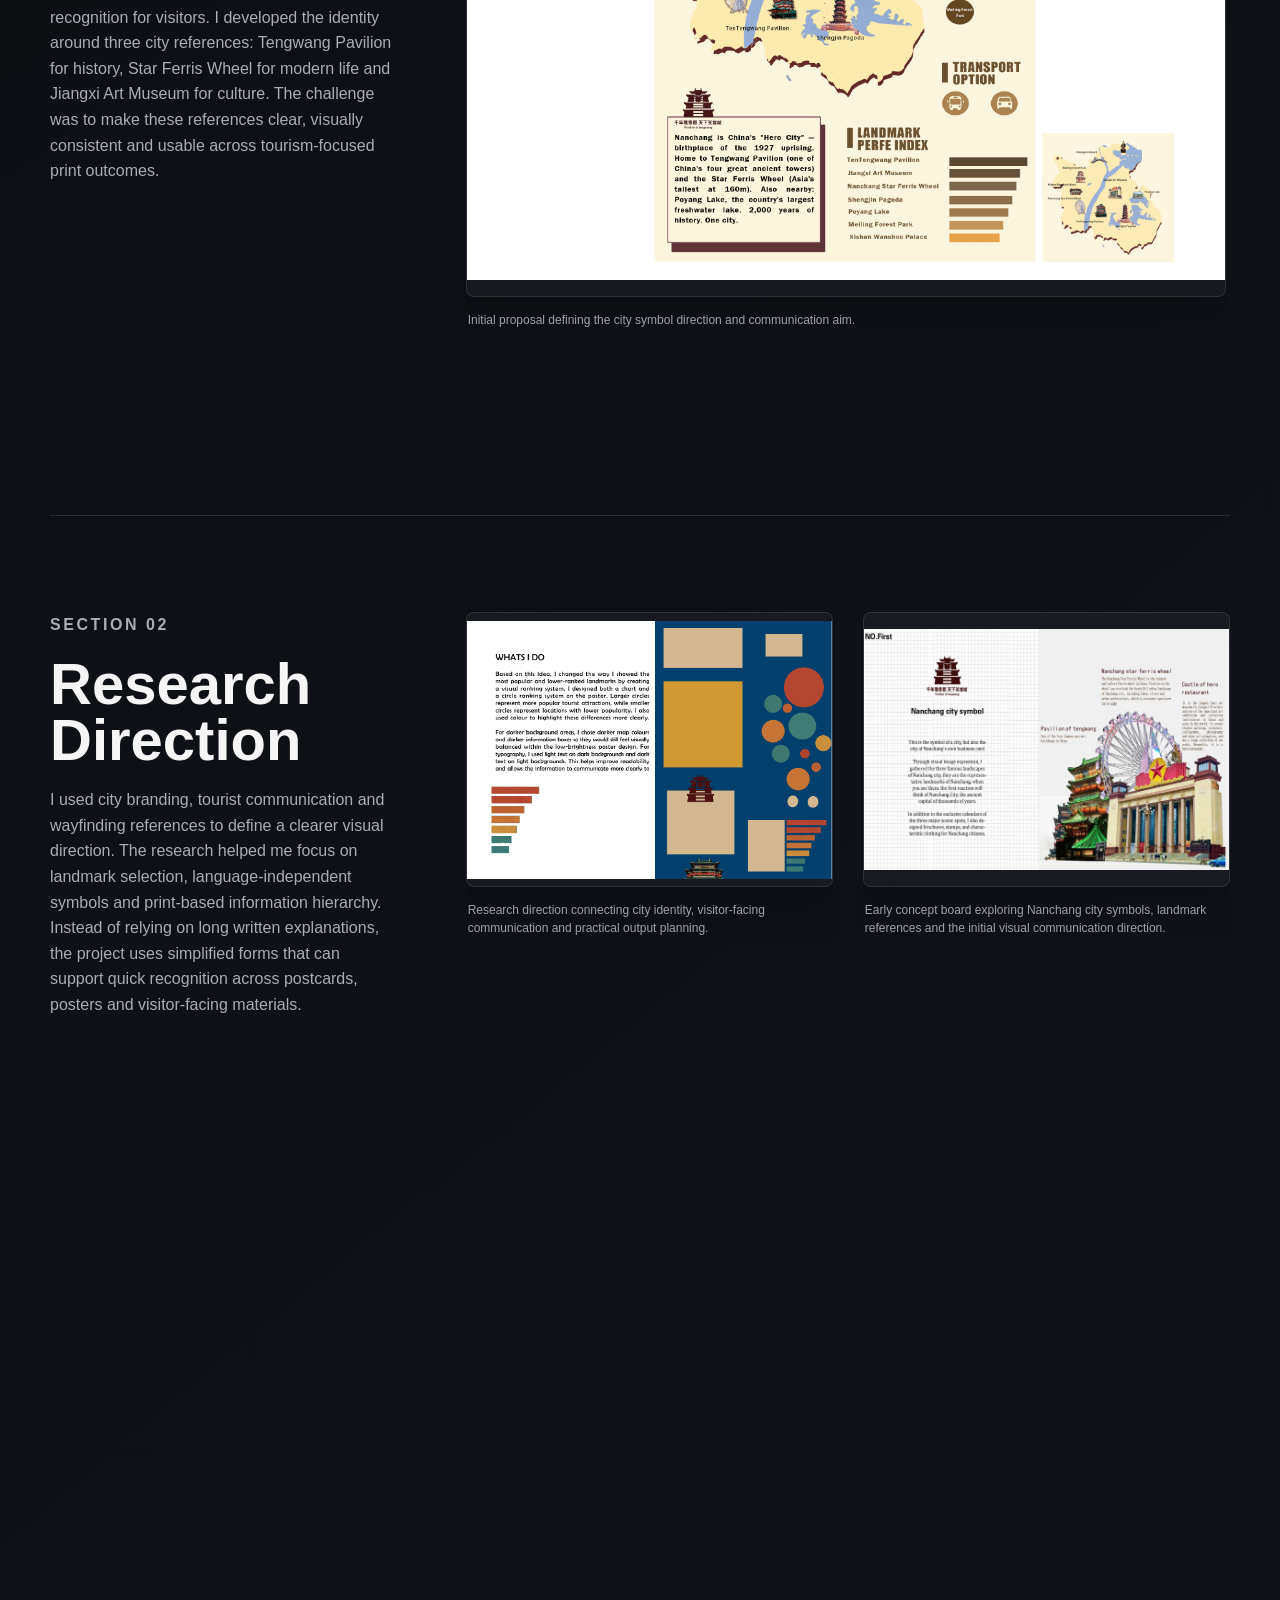
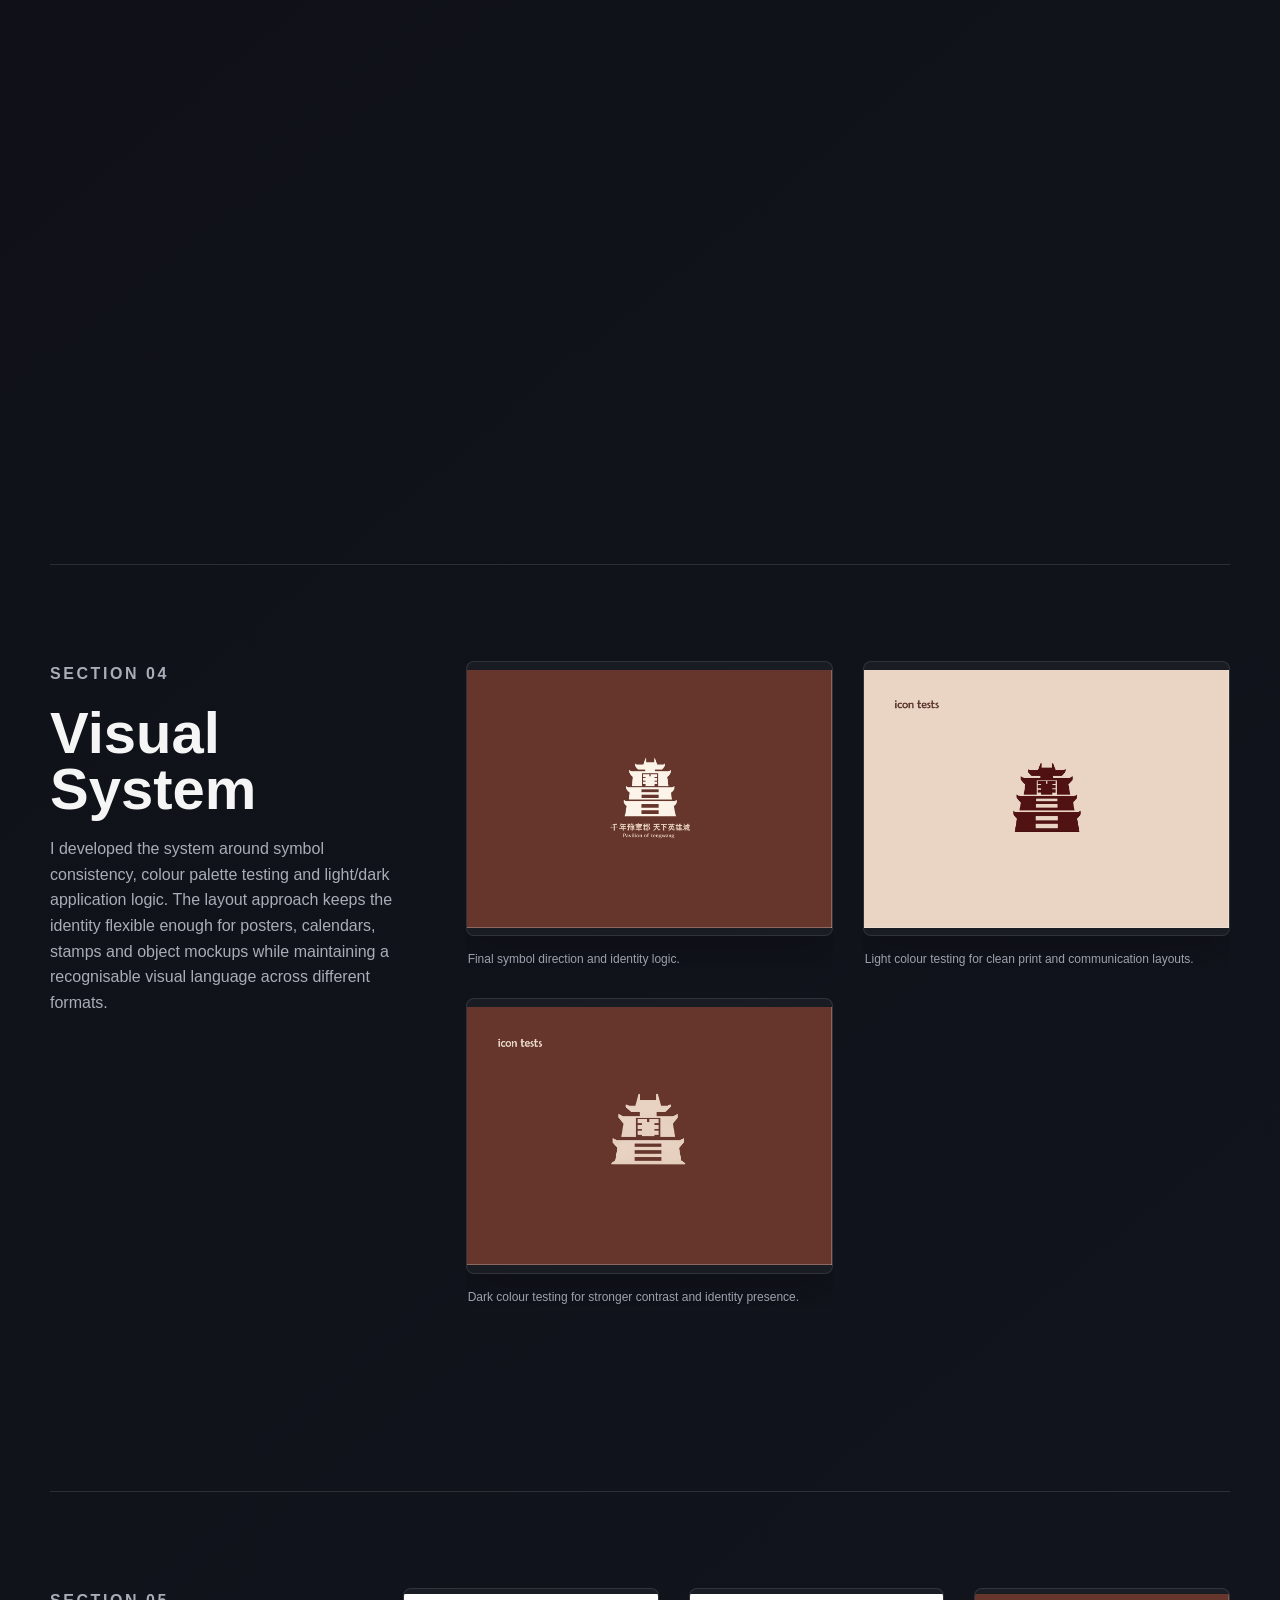
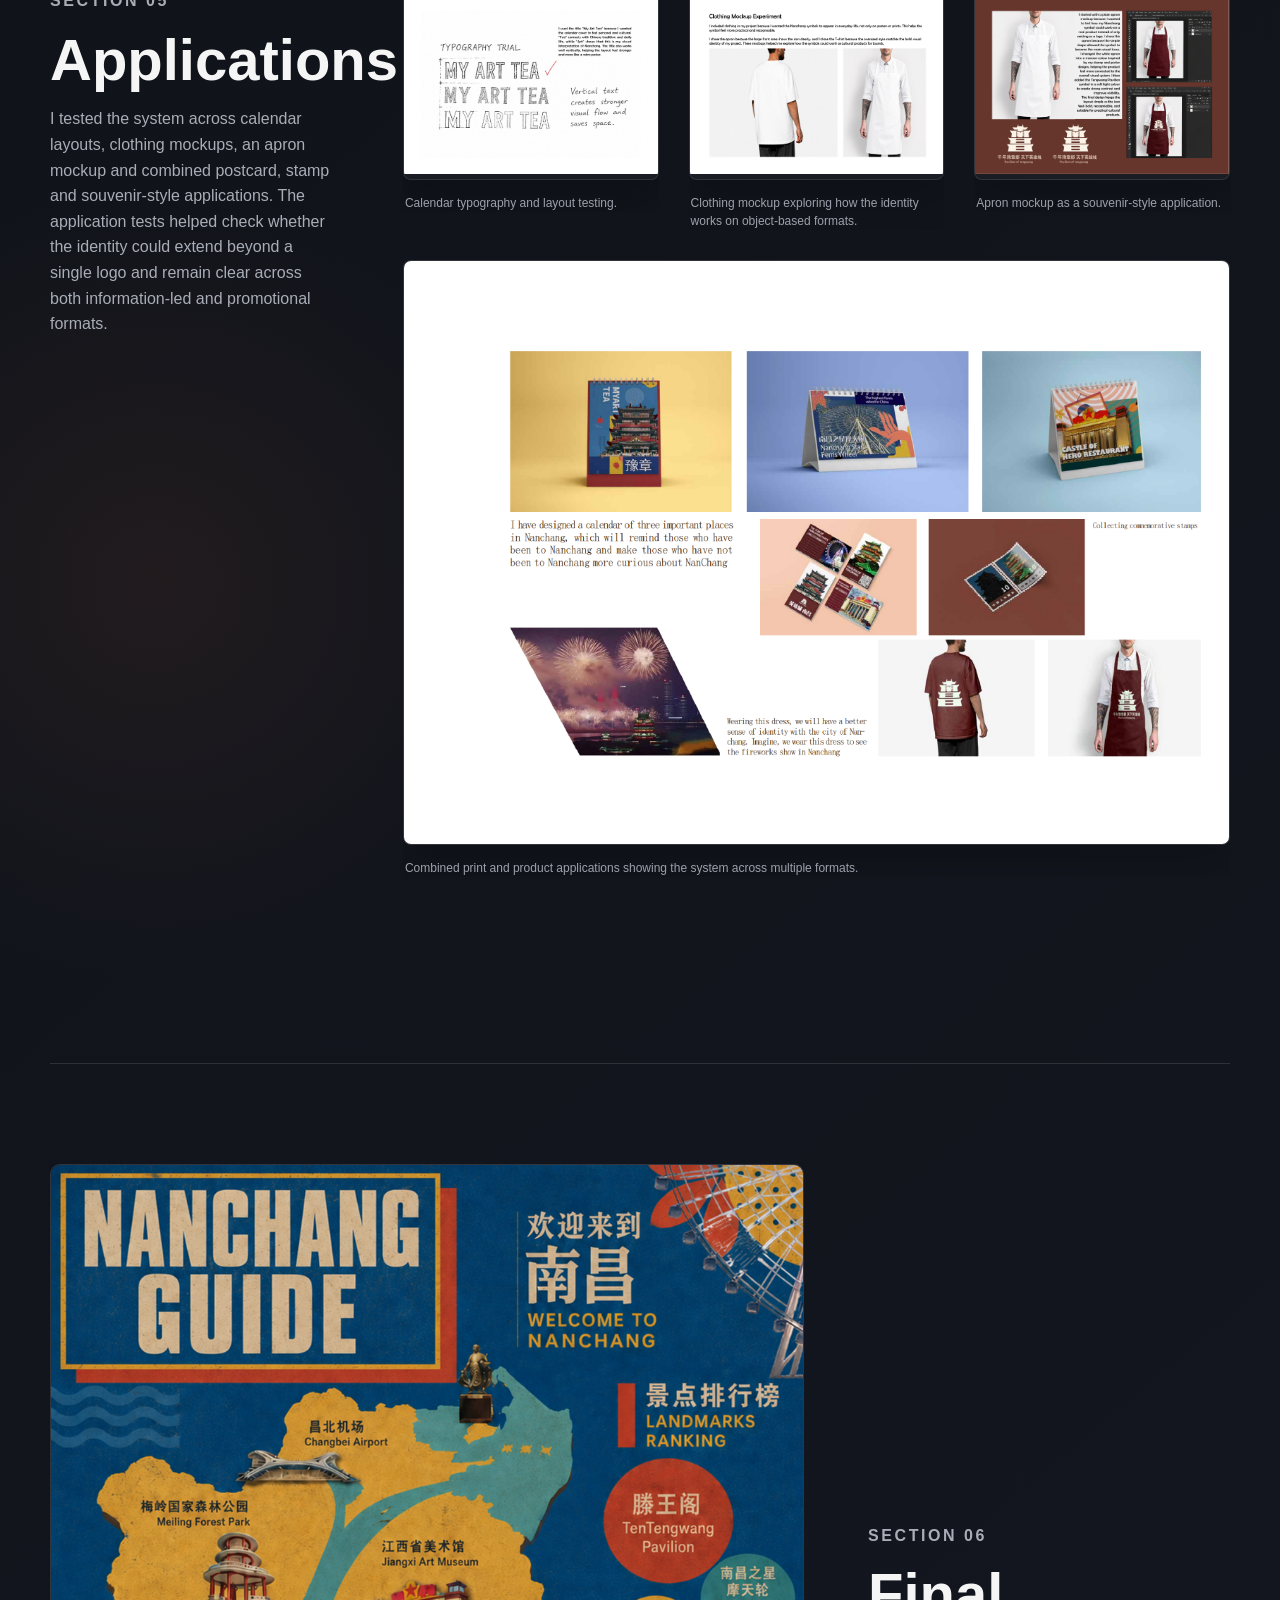
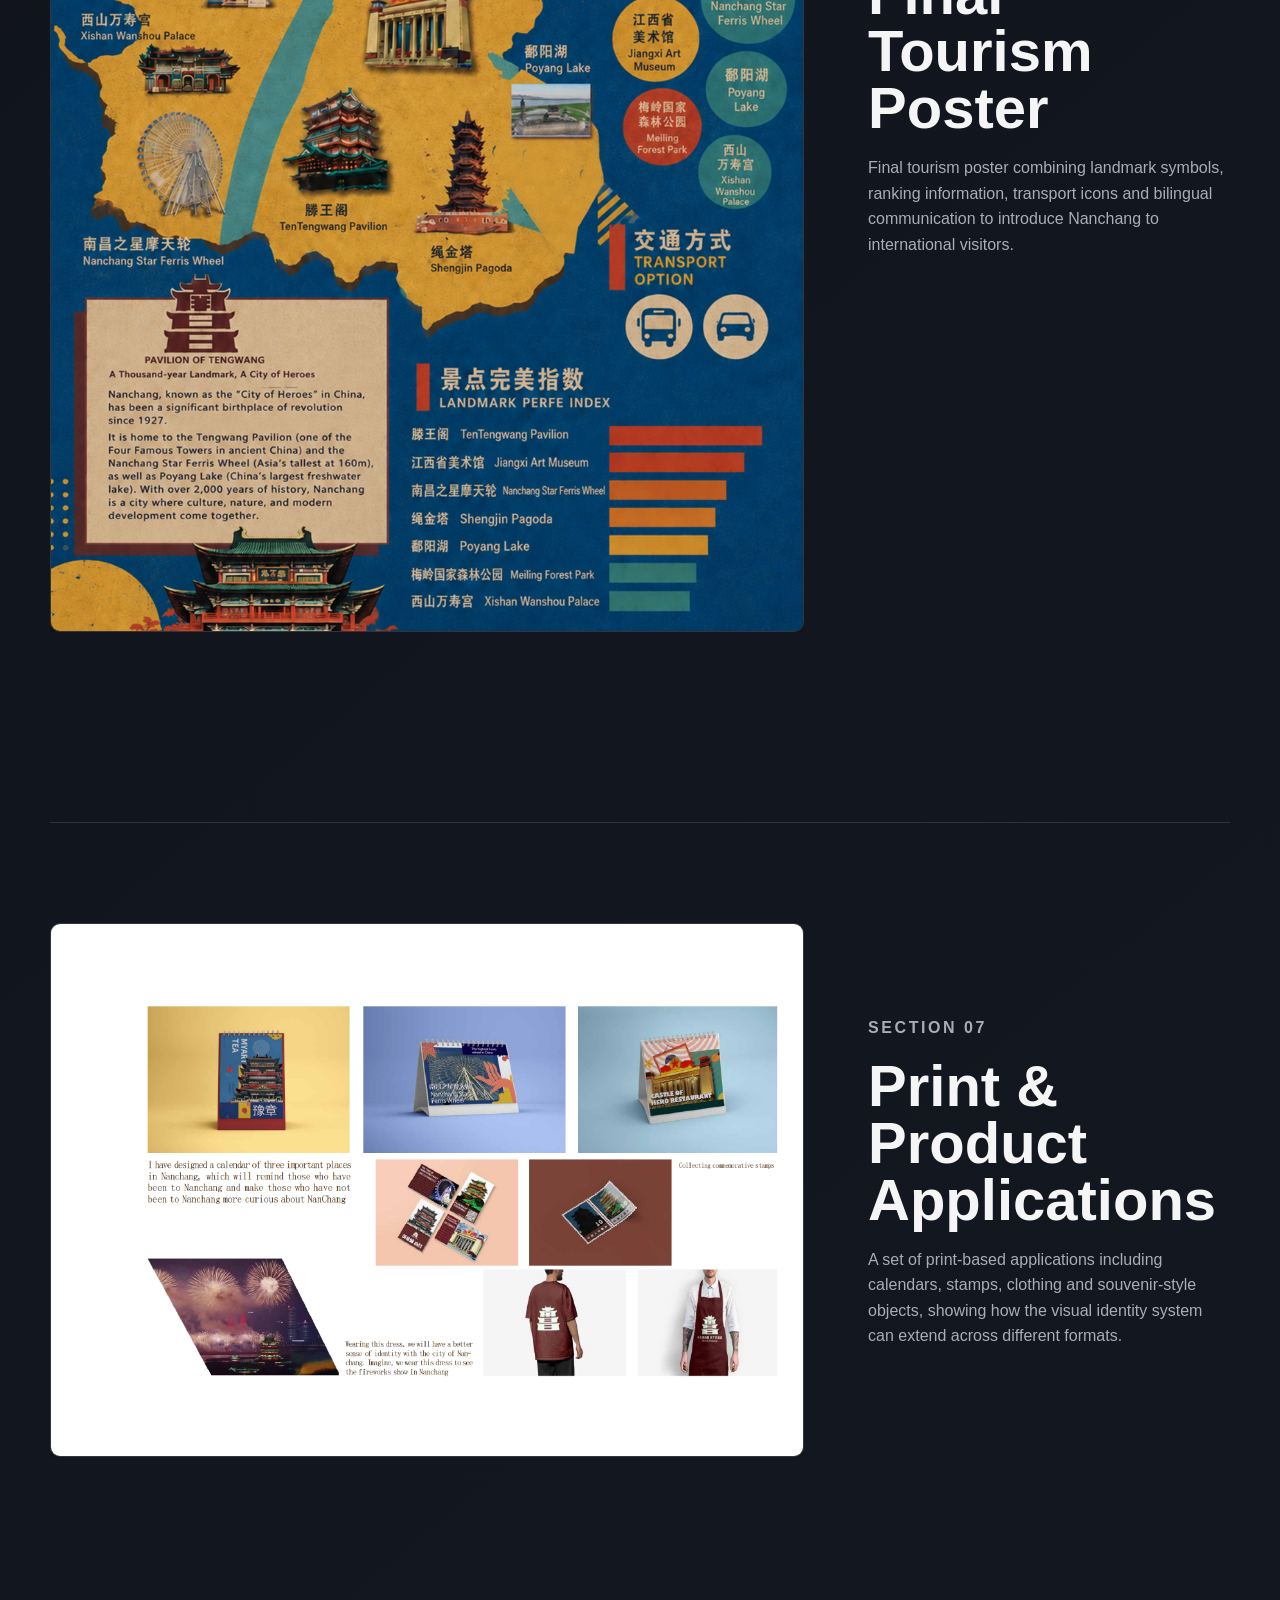
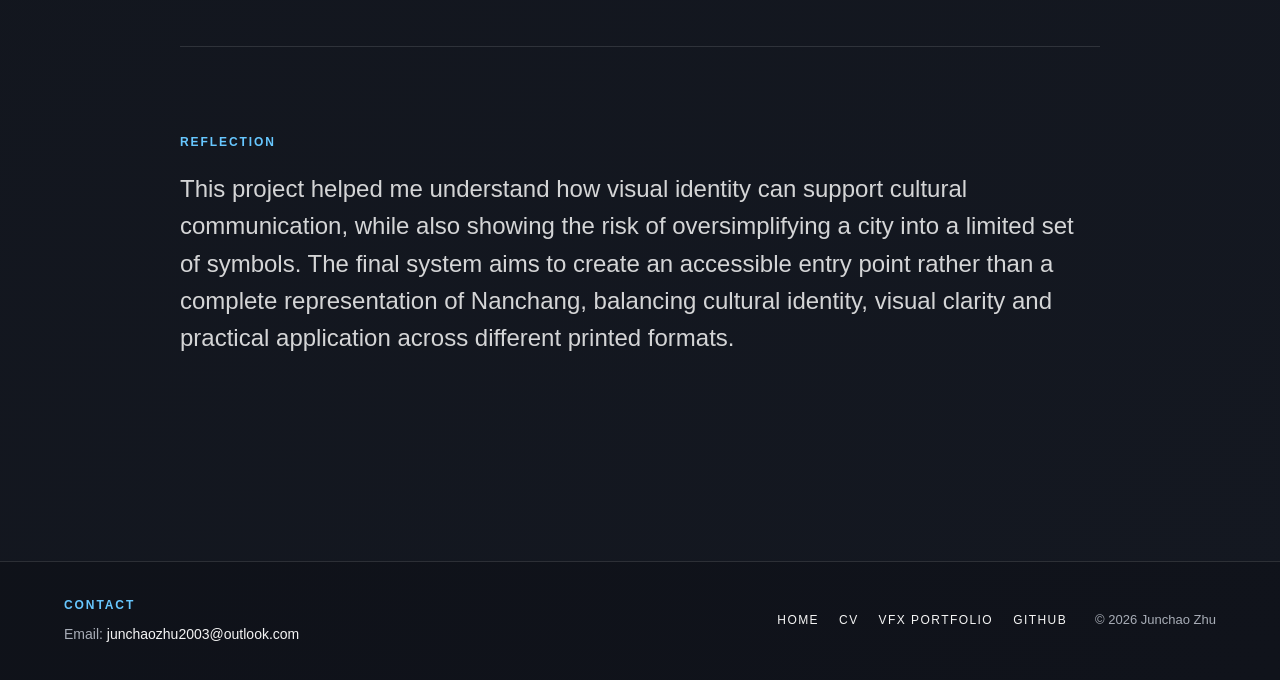
==== commit 9fef7328: "Update Nanchang research concept board" ====
--- a/branding.html
+++ b/branding.html
@@ -98,10 +98,14 @@
           support quick recognition across postcards, posters and visitor-facing materials.
         </p>
       </div>
-      <div class="case-study-gallery single-feature">
+      <div class="case-study-gallery two-up">
         <figure>
           <img src="assets/images/nanchang/nanchang-product-reasoning.png" alt="Nanchang tourist communication and layout reasoning">
           <figcaption>Research direction connecting city identity, visitor-facing communication and practical output planning.</figcaption>
+        </figure>
+        <figure>
+          <img src="assets/images/nanchang-initial-concept-board.png" alt="Early Nanchang city symbol concept board">
+          <figcaption>Early concept board exploring Nanchang city symbols, landmark references and the initial visual communication direction.</figcaption>
         </figure>
       </div>
     </section>
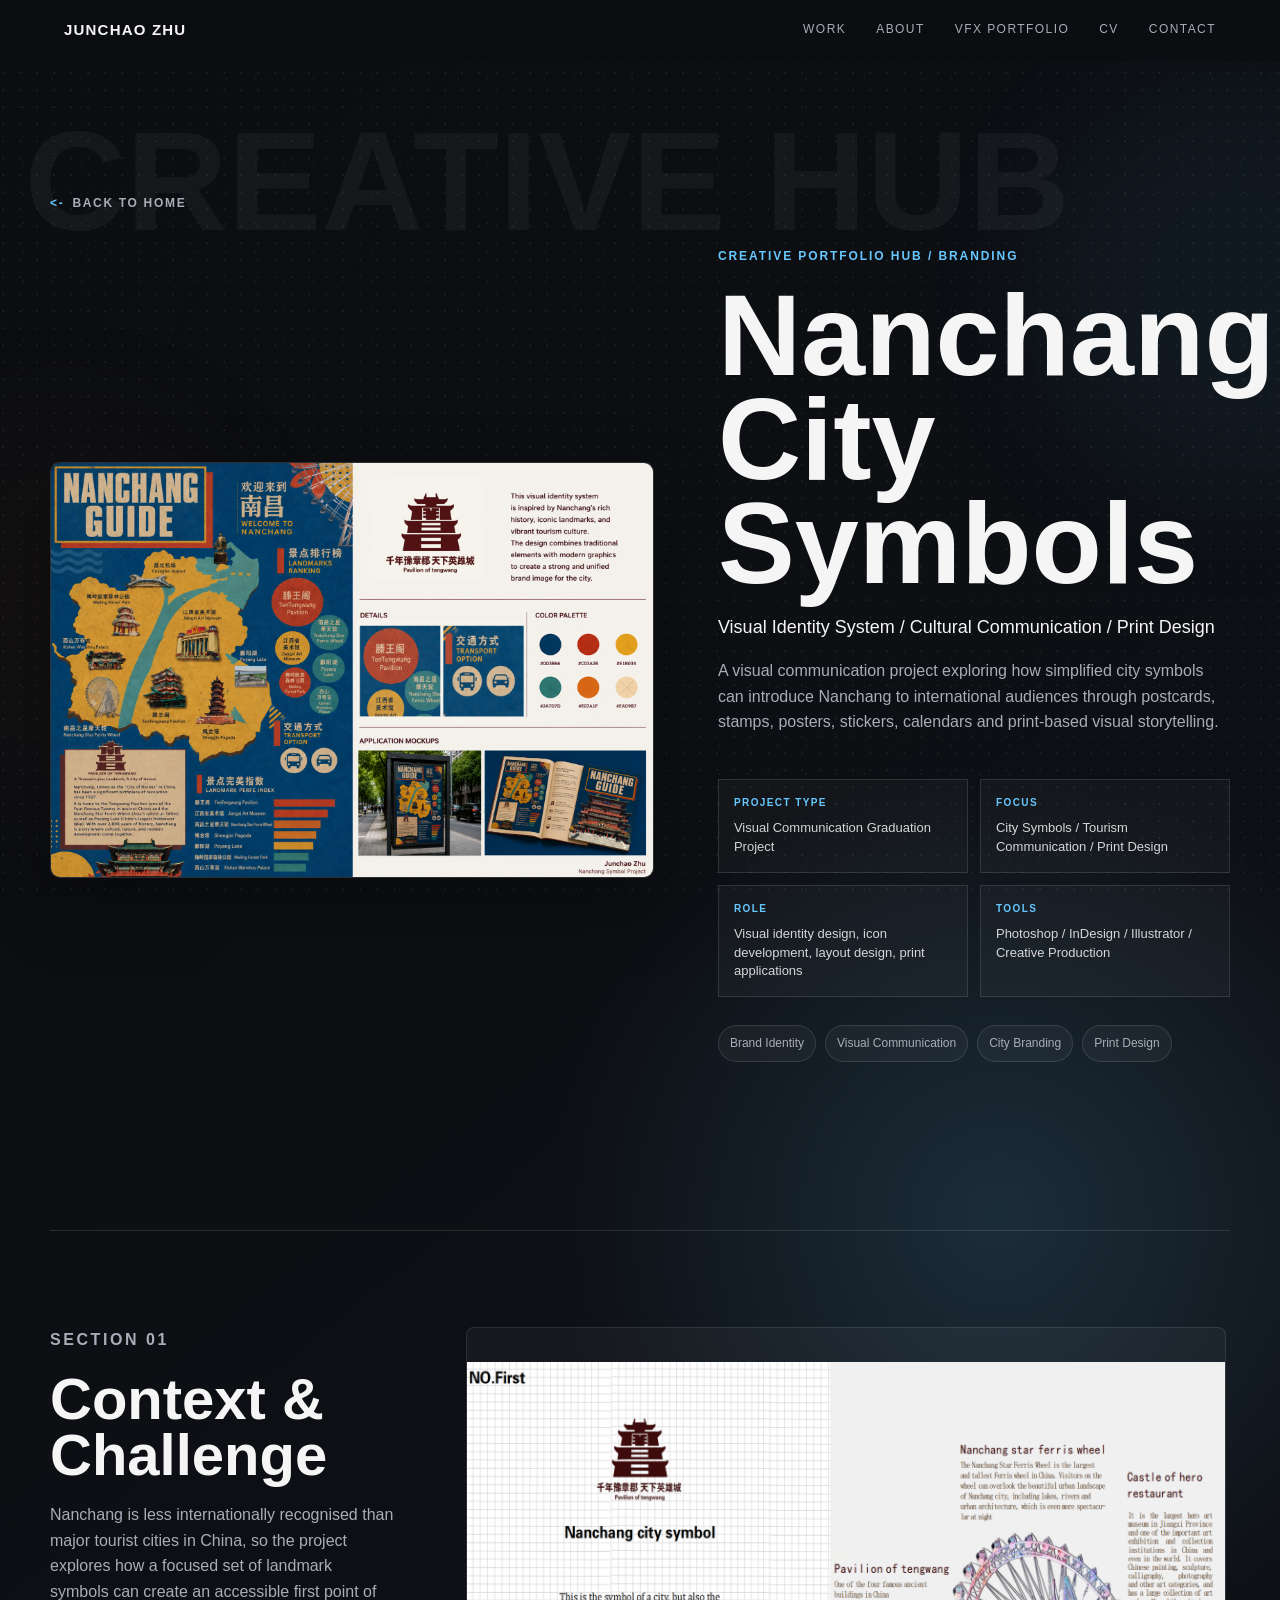
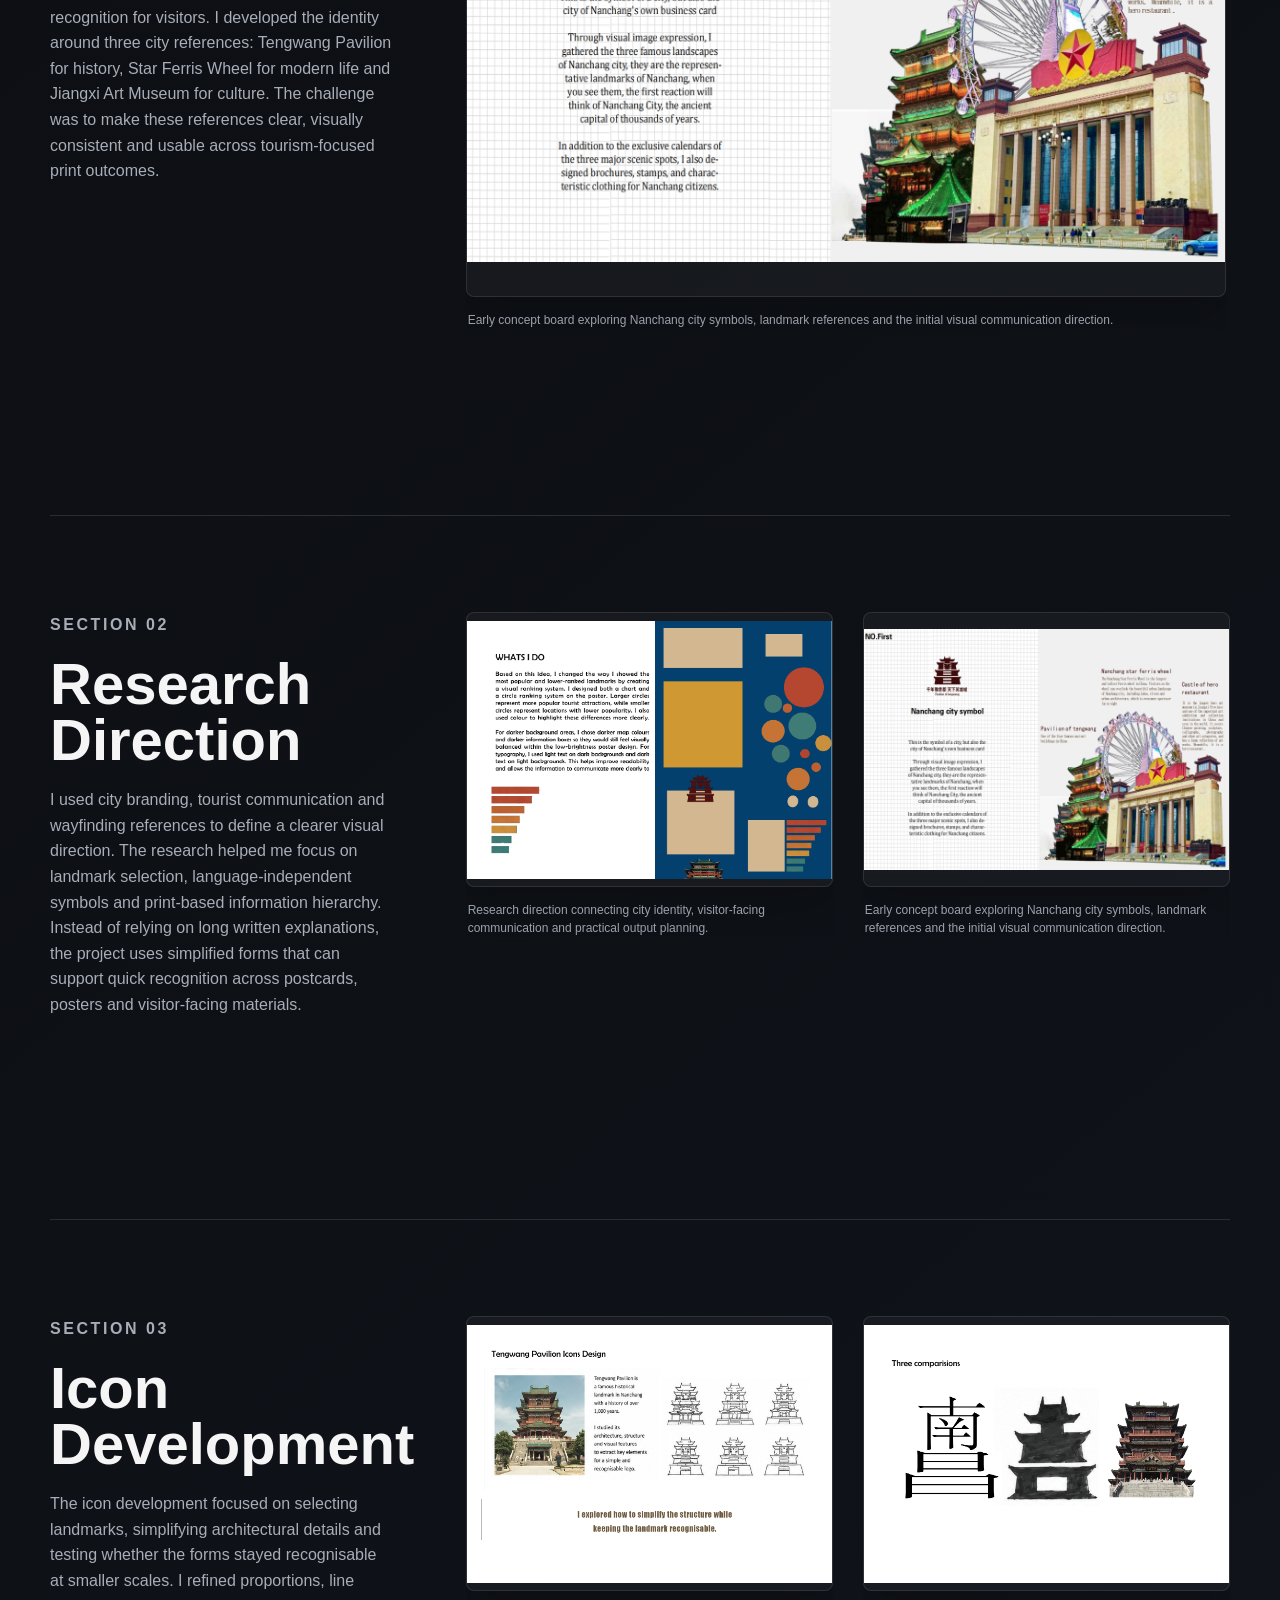
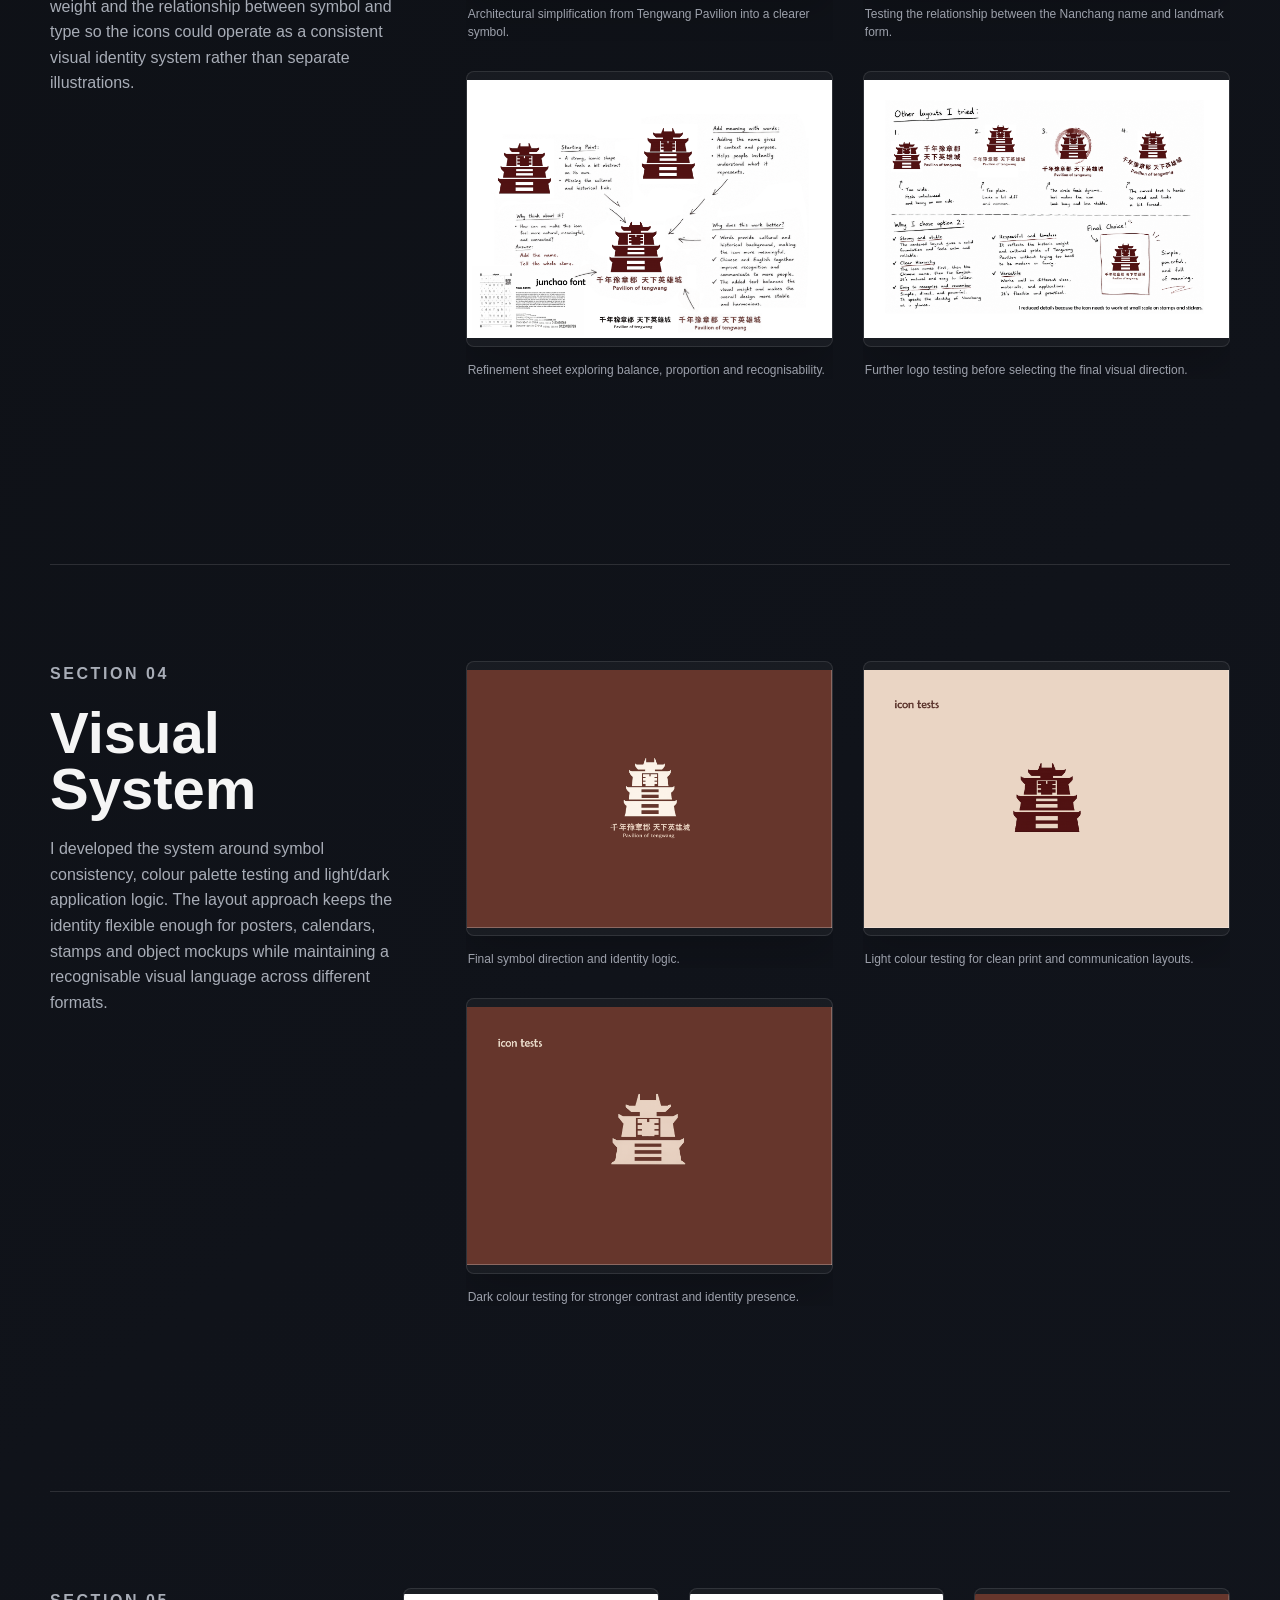
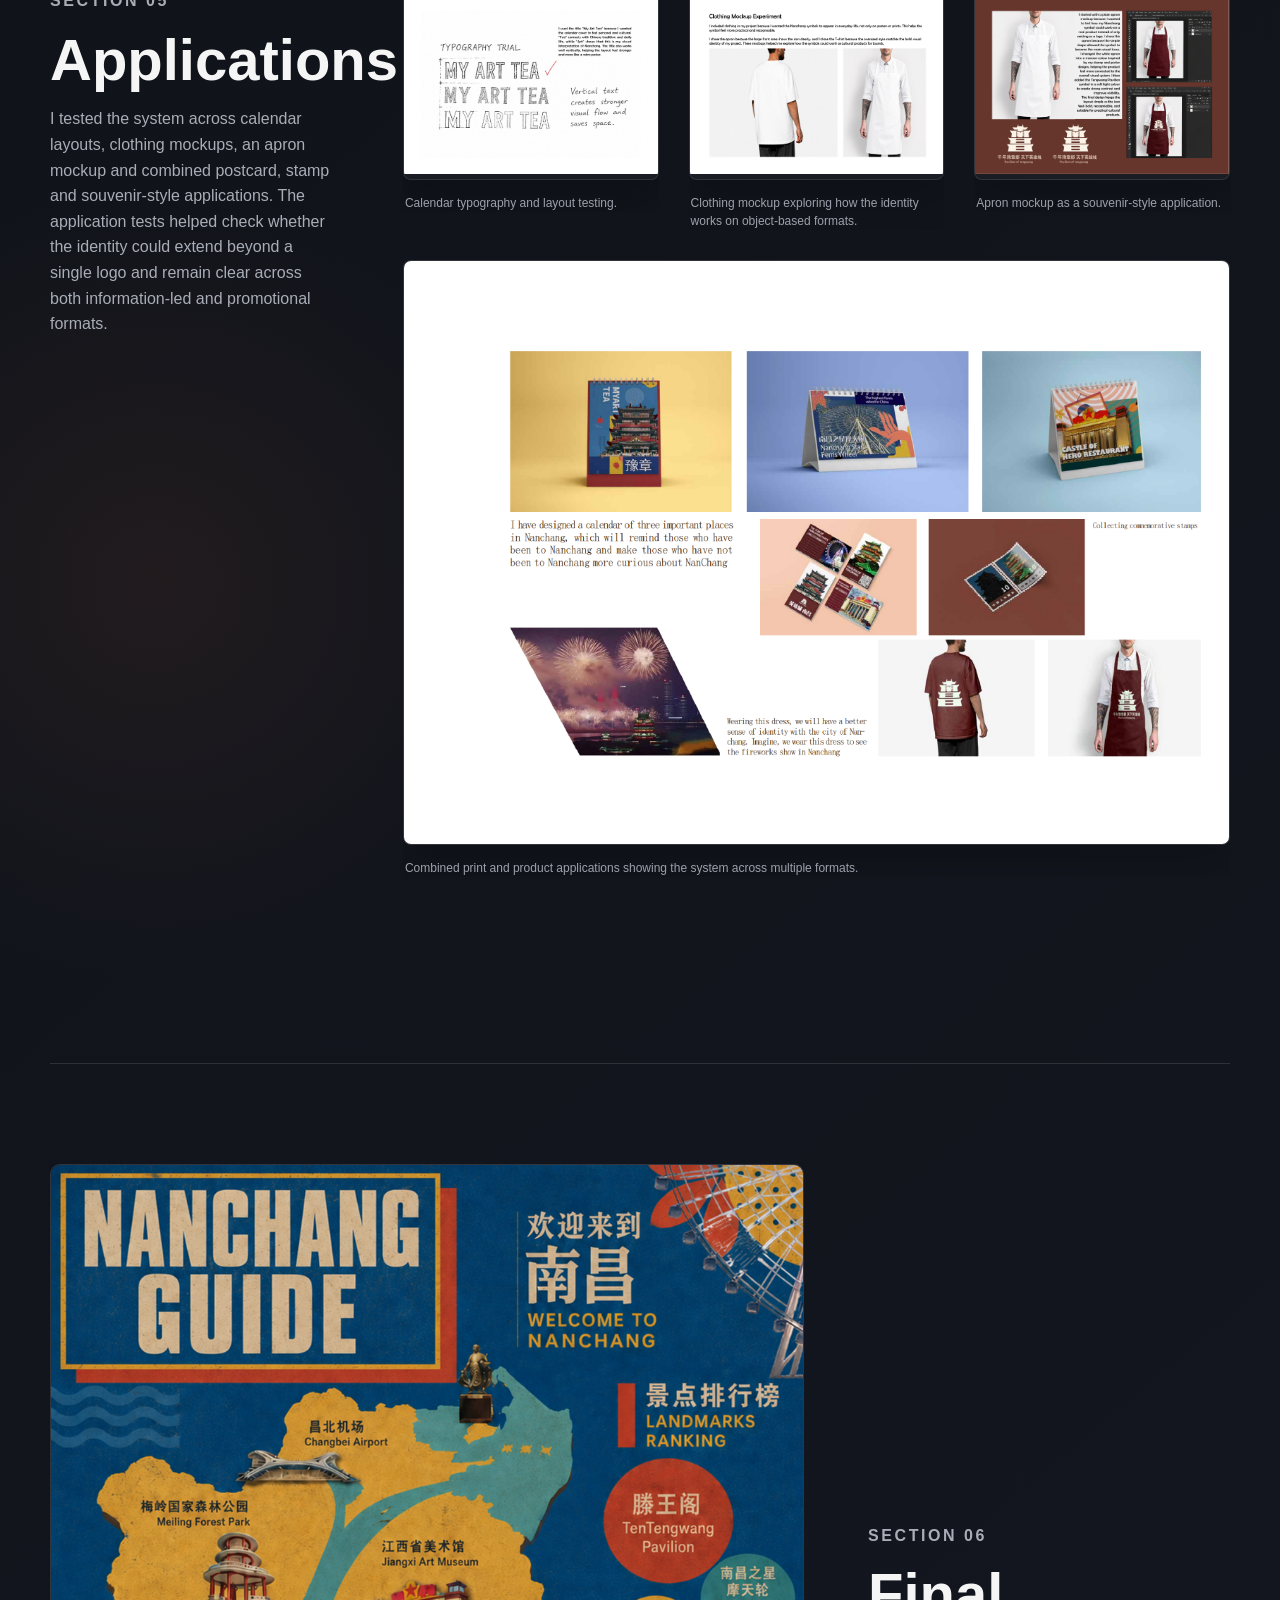
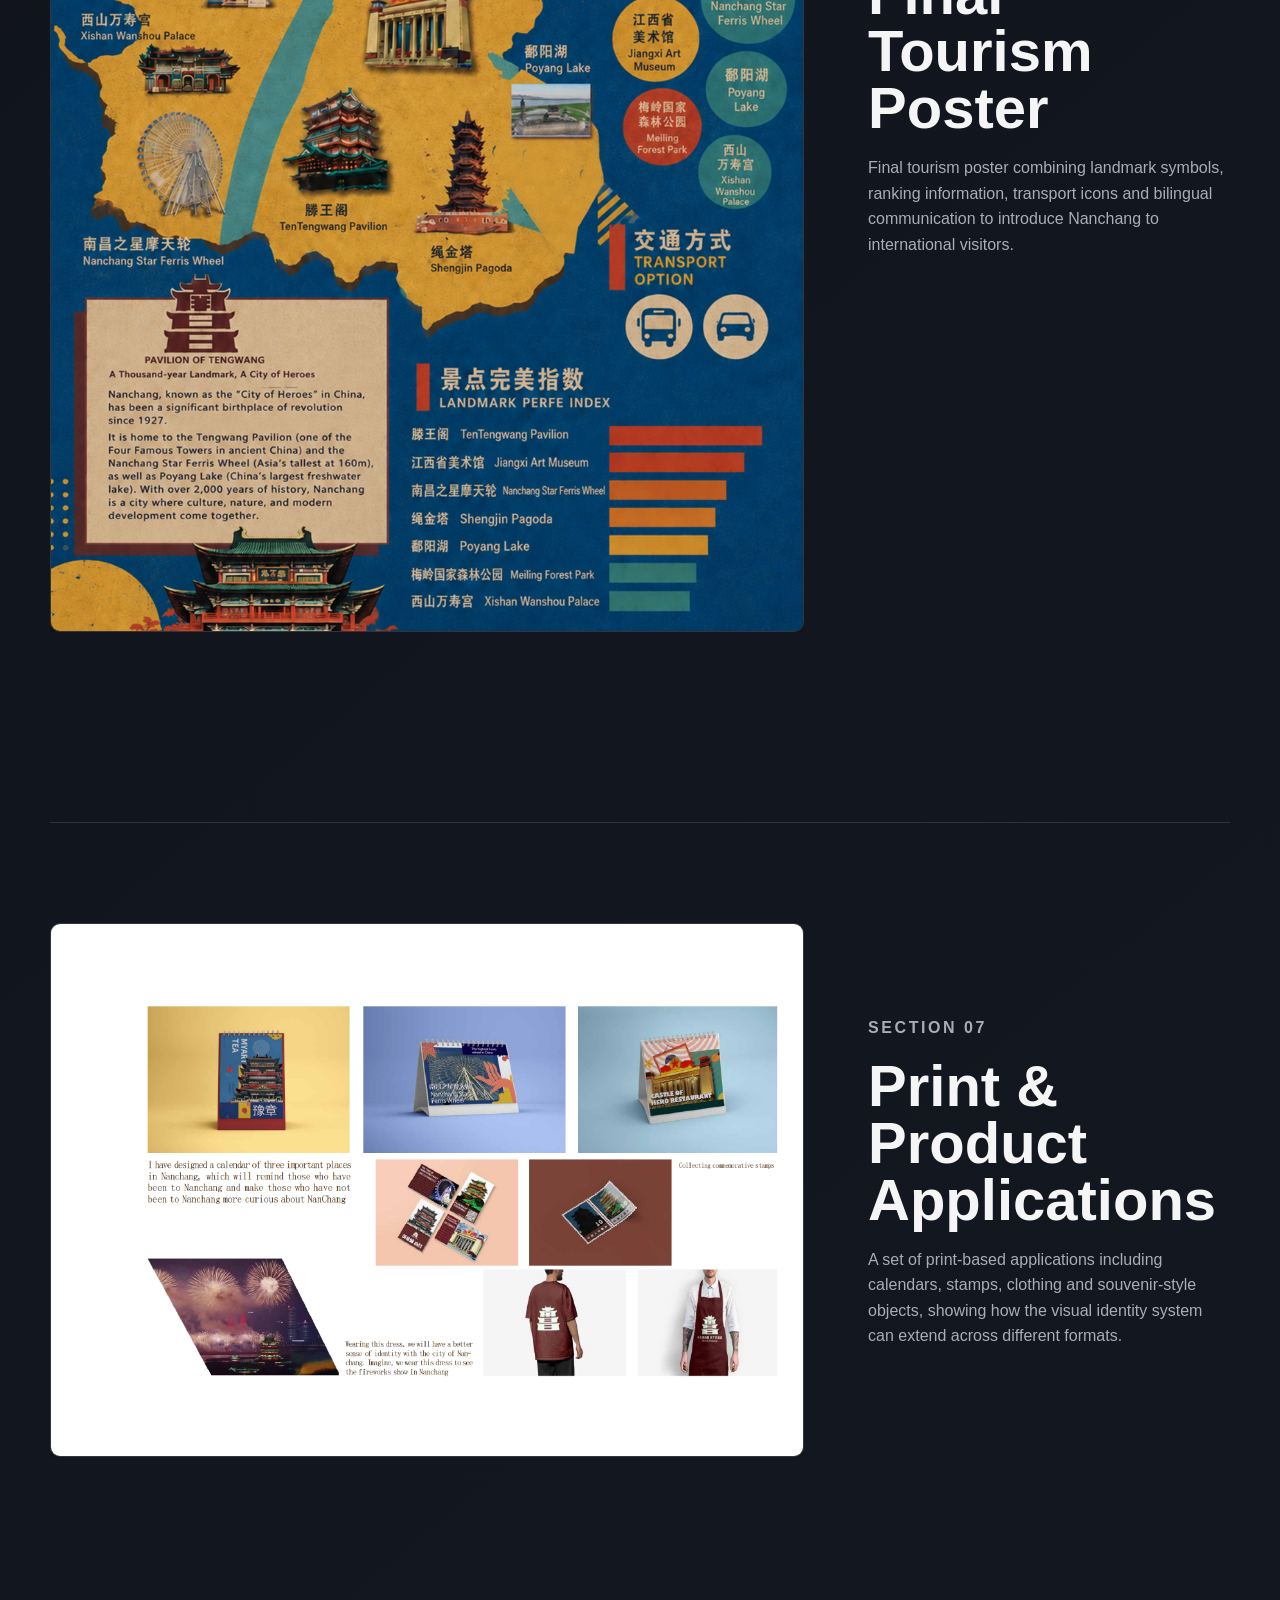
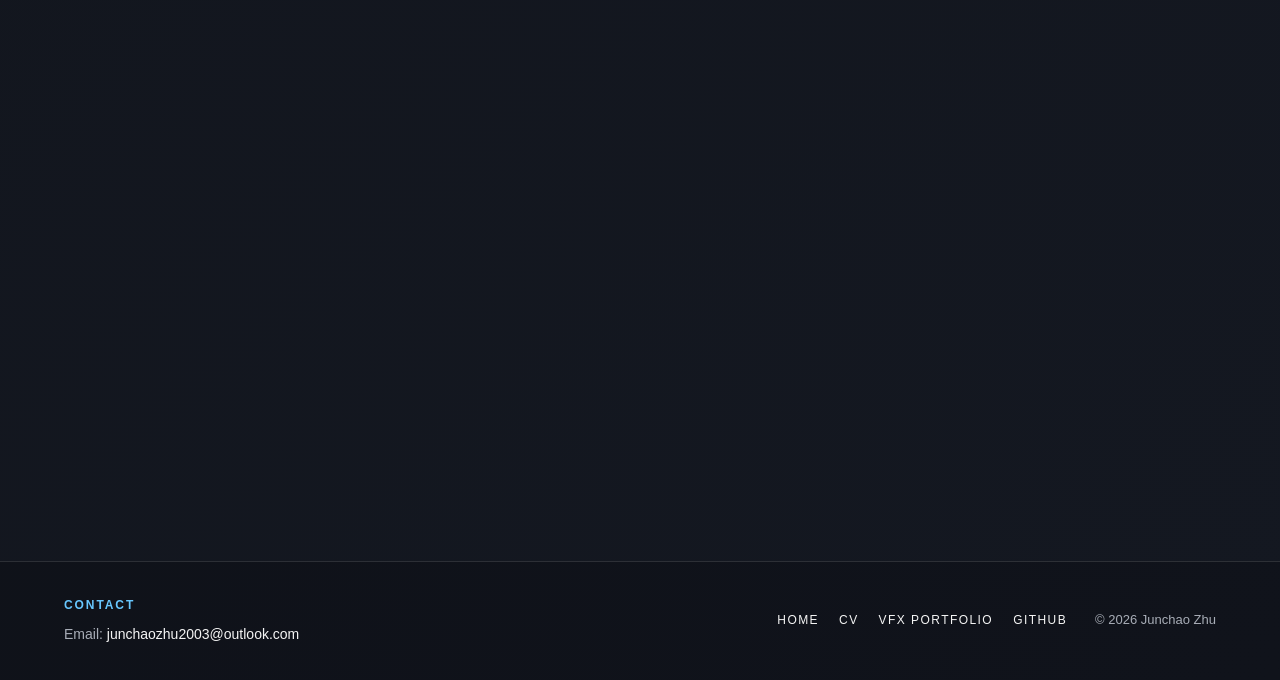
==== commit 03fabb04: "Update Nanchang context concept board" ====
--- a/branding.html
+++ b/branding.html
@@ -80,8 +80,8 @@
       </div>
       <div class="case-study-gallery single-feature">
         <figure>
-          <img src="assets/images/nanchang/nanchang-concept-proposal.png" alt="Nanchang project proposal and city symbol overview">
-          <figcaption>Initial proposal defining the city symbol direction and communication aim.</figcaption>
+          <img src="assets/images/nanchang-initial-concept-board.png" alt="Early Nanchang city symbol concept board">
+          <figcaption>Early concept board exploring Nanchang city symbols, landmark references and the initial visual communication direction.</figcaption>
         </figure>
       </div>
     </section>
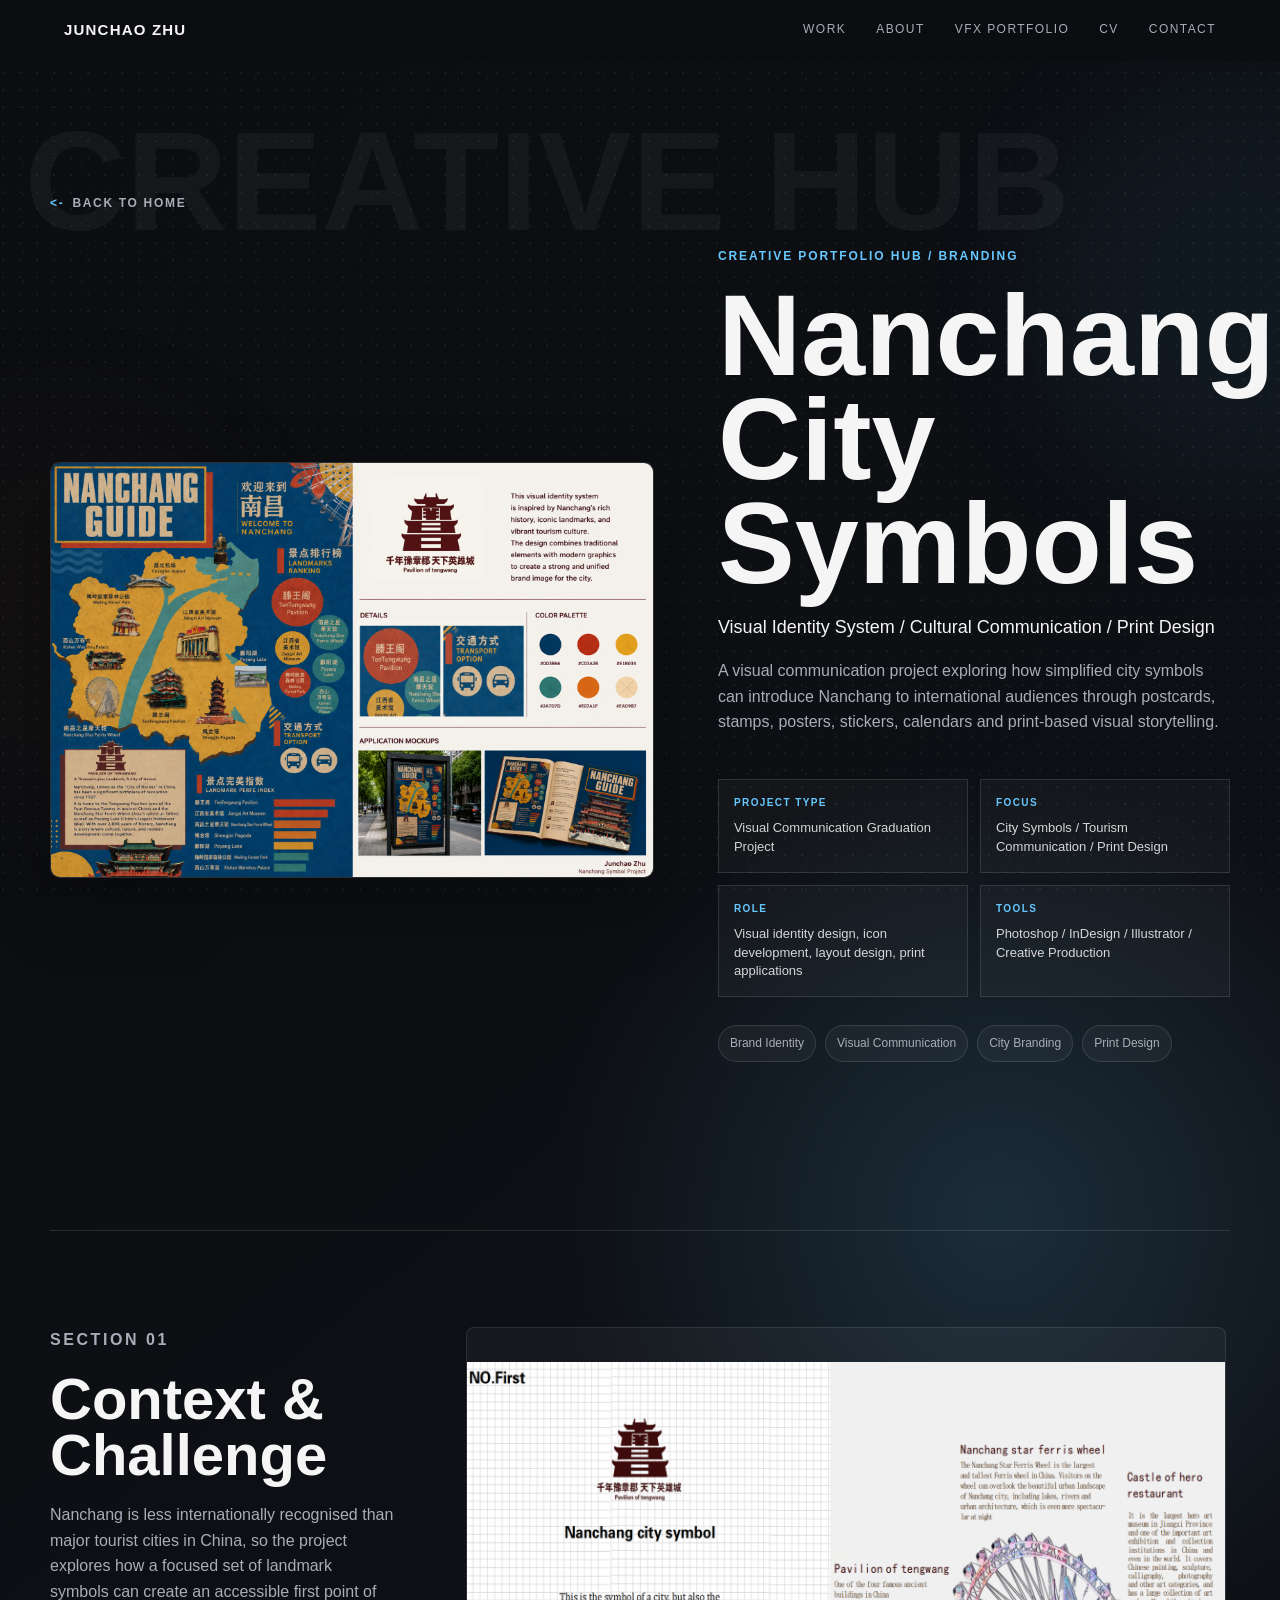
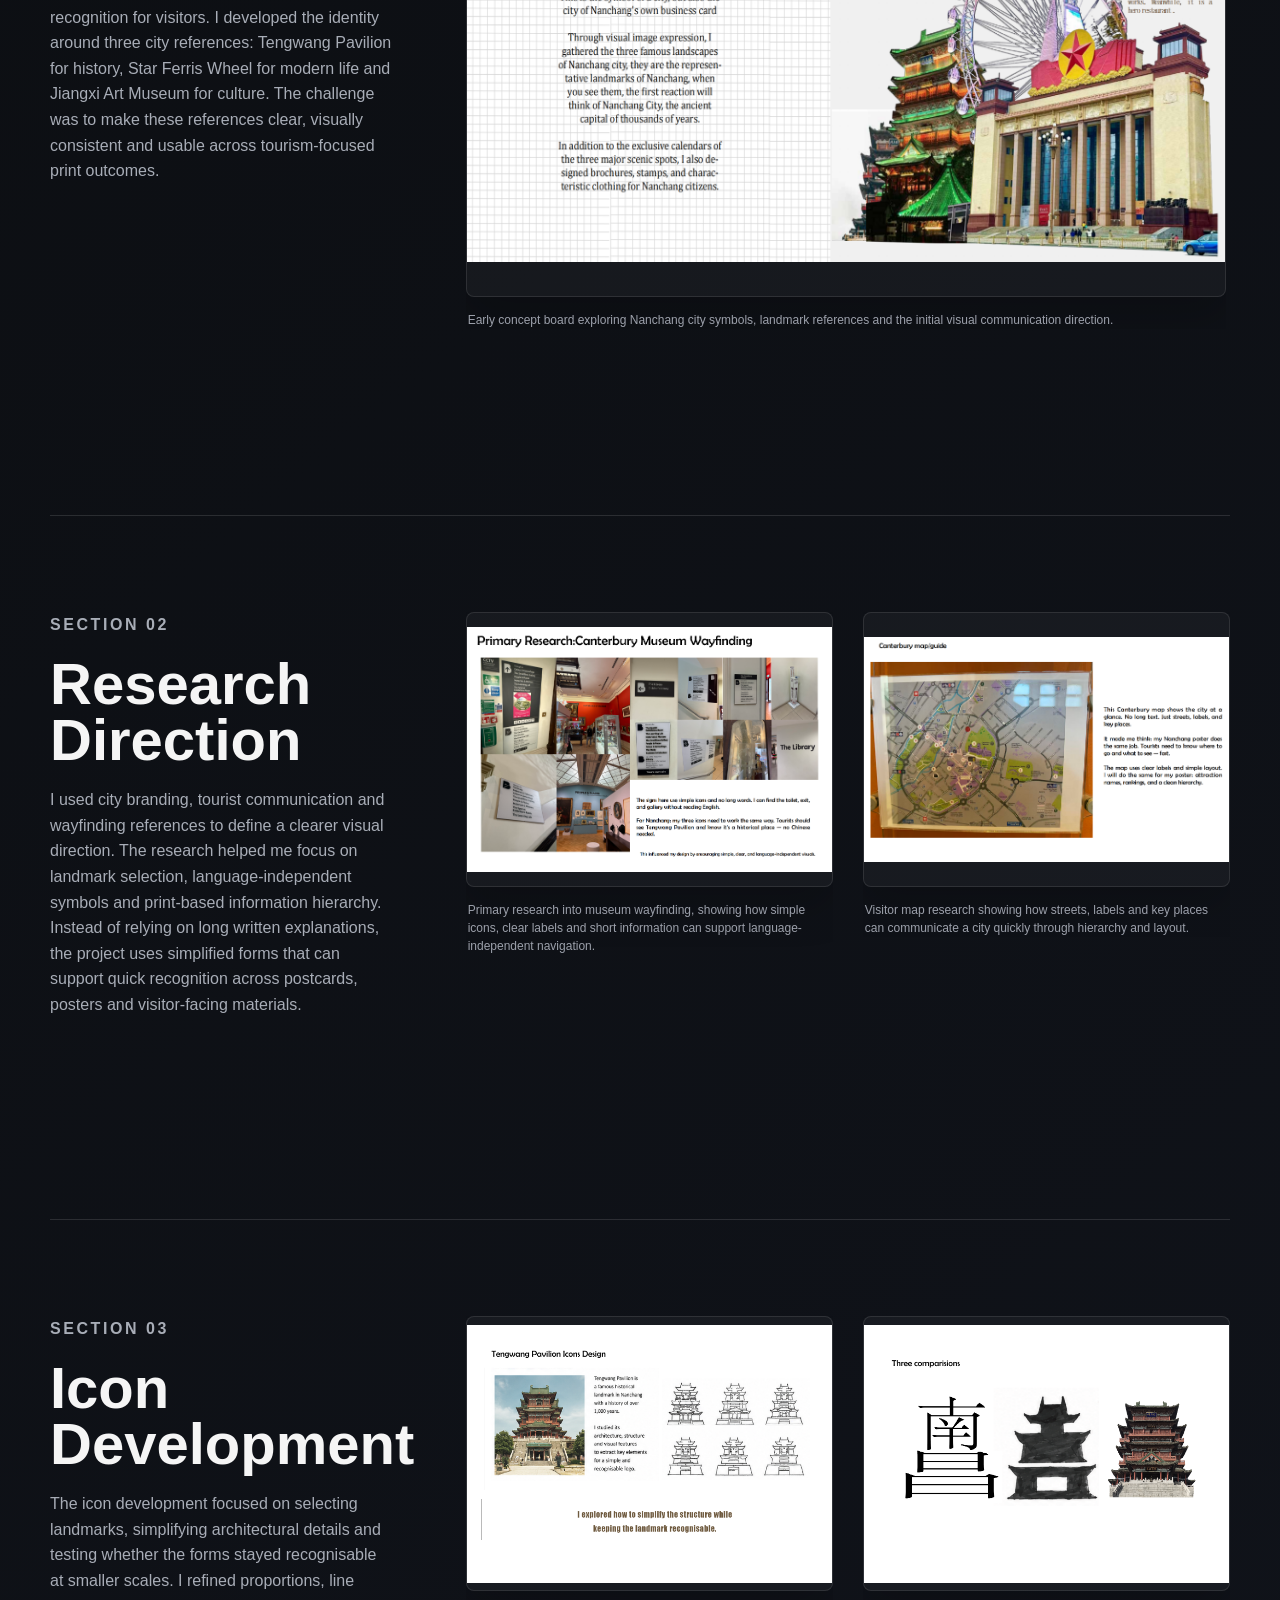
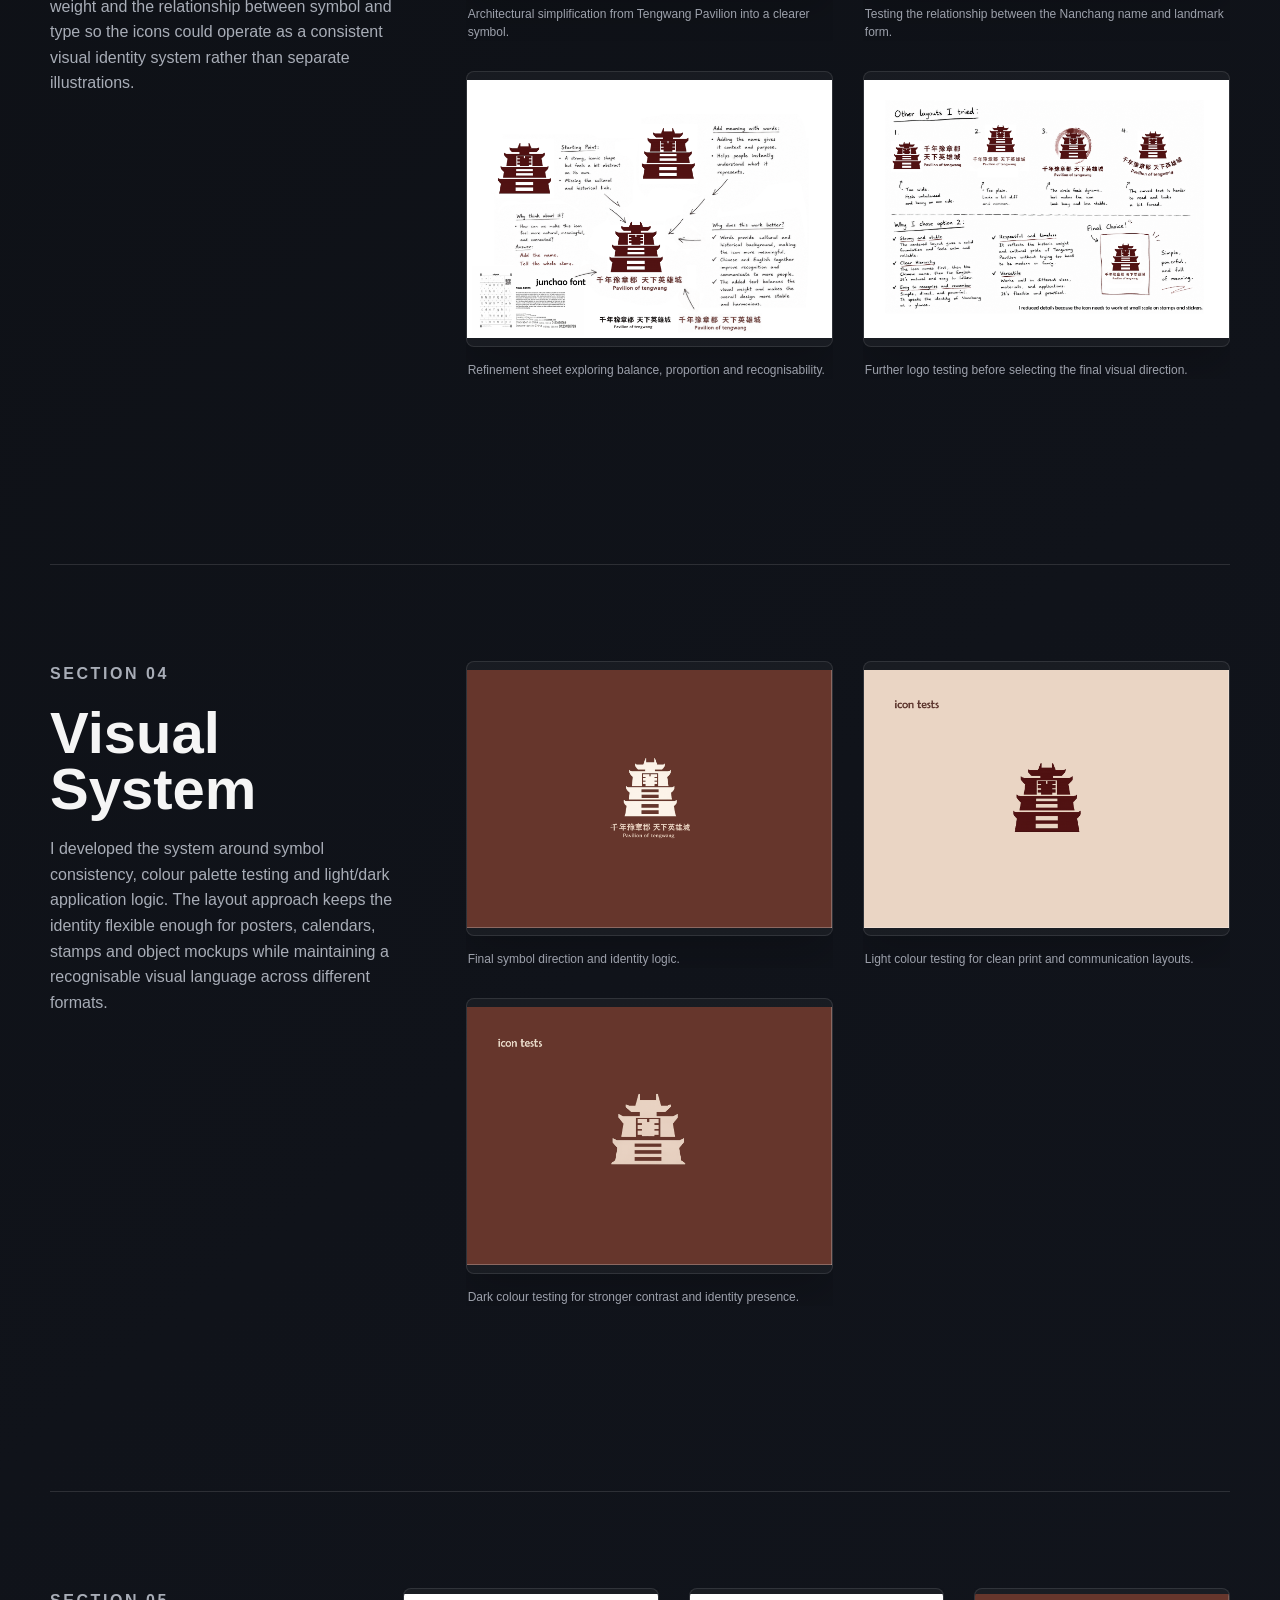
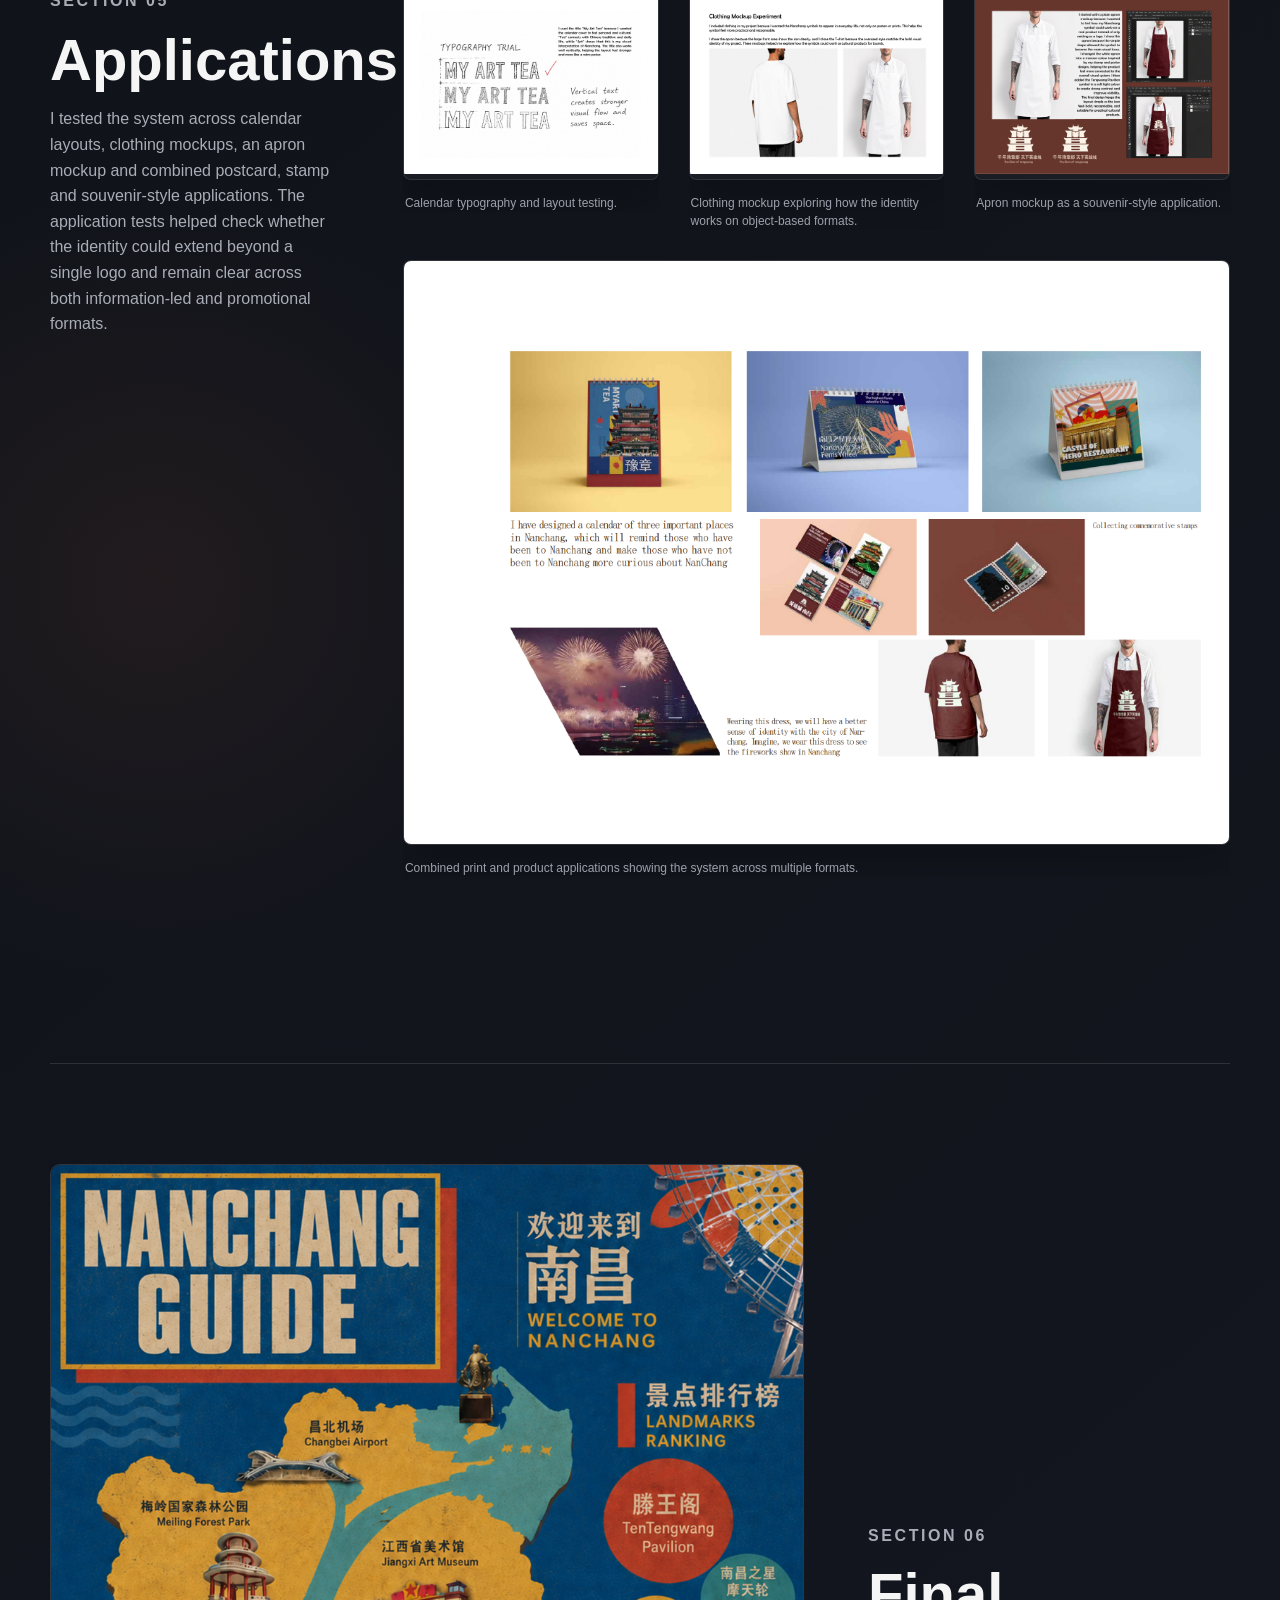
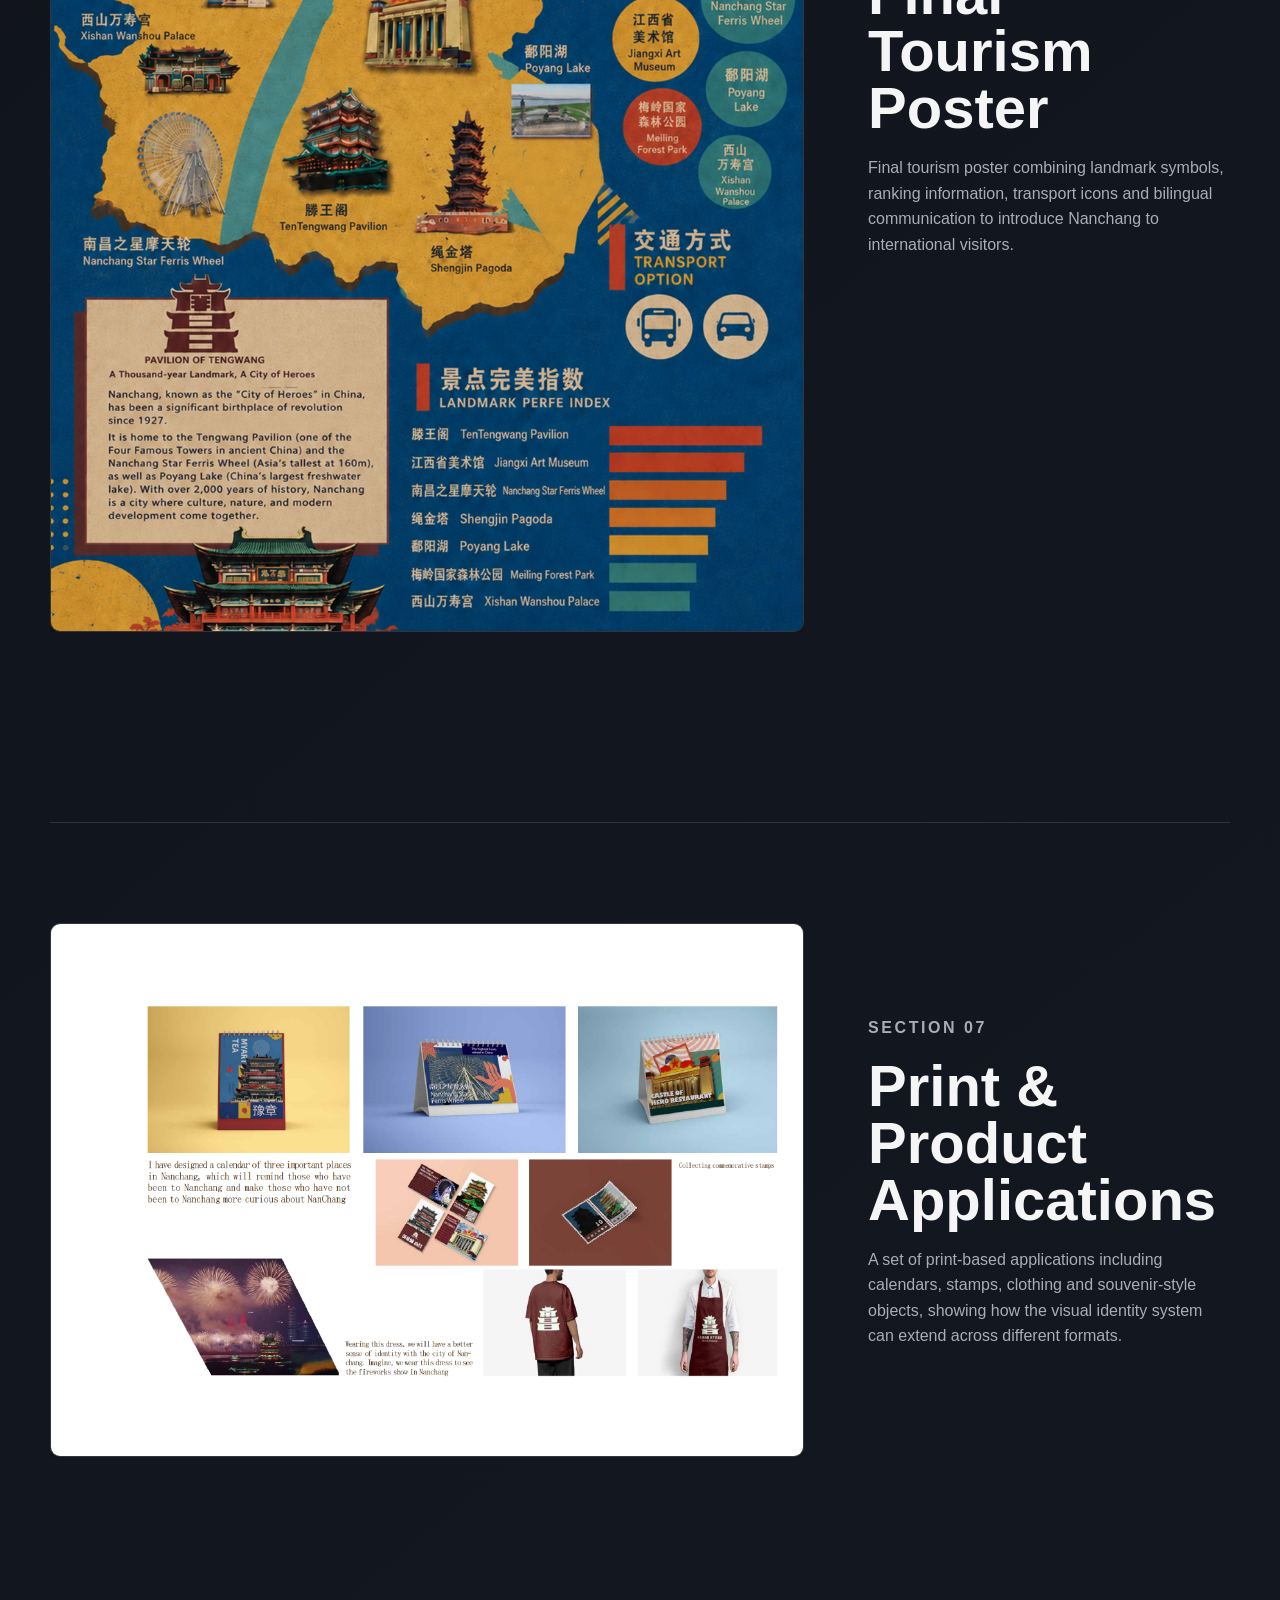
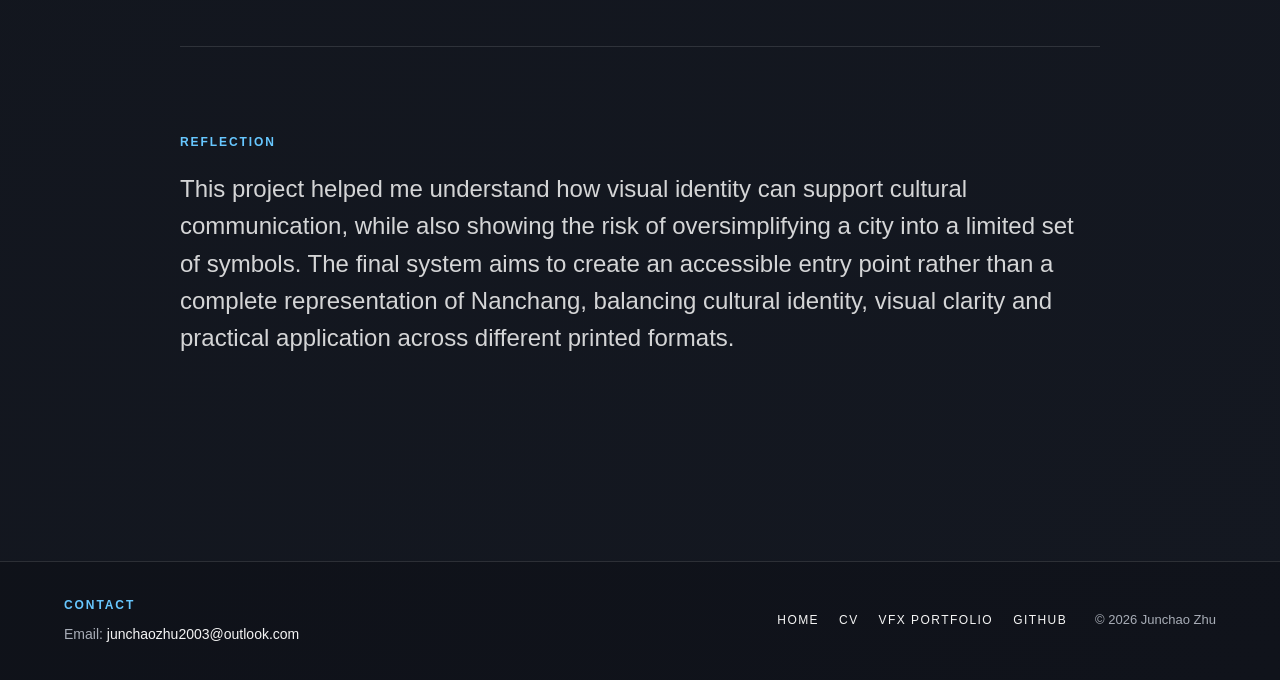
==== commit 7df5e48c: "Update Nanchang research direction images" ====
--- a/branding.html
+++ b/branding.html
@@ -100,12 +100,12 @@
       </div>
       <div class="case-study-gallery two-up">
         <figure>
-          <img src="assets/images/nanchang/nanchang-product-reasoning.png" alt="Nanchang tourist communication and layout reasoning">
-          <figcaption>Research direction connecting city identity, visitor-facing communication and practical output planning.</figcaption>
-        </figure>
-        <figure>
-          <img src="assets/images/nanchang-initial-concept-board.png" alt="Early Nanchang city symbol concept board">
-          <figcaption>Early concept board exploring Nanchang city symbols, landmark references and the initial visual communication direction.</figcaption>
+          <img src="assets/images/canterbury-wayfinding-research.png" alt="Canterbury Museum wayfinding primary research">
+          <figcaption>Primary research into museum wayfinding, showing how simple icons, clear labels and short information can support language-independent navigation.</figcaption>
+        </figure>
+        <figure>
+          <img src="assets/images/canterbury-map-guide-research.png" alt="Canterbury map and guide research">
+          <figcaption>Visitor map research showing how streets, labels and key places can communicate a city quickly through hierarchy and layout.</figcaption>
         </figure>
       </div>
     </section>
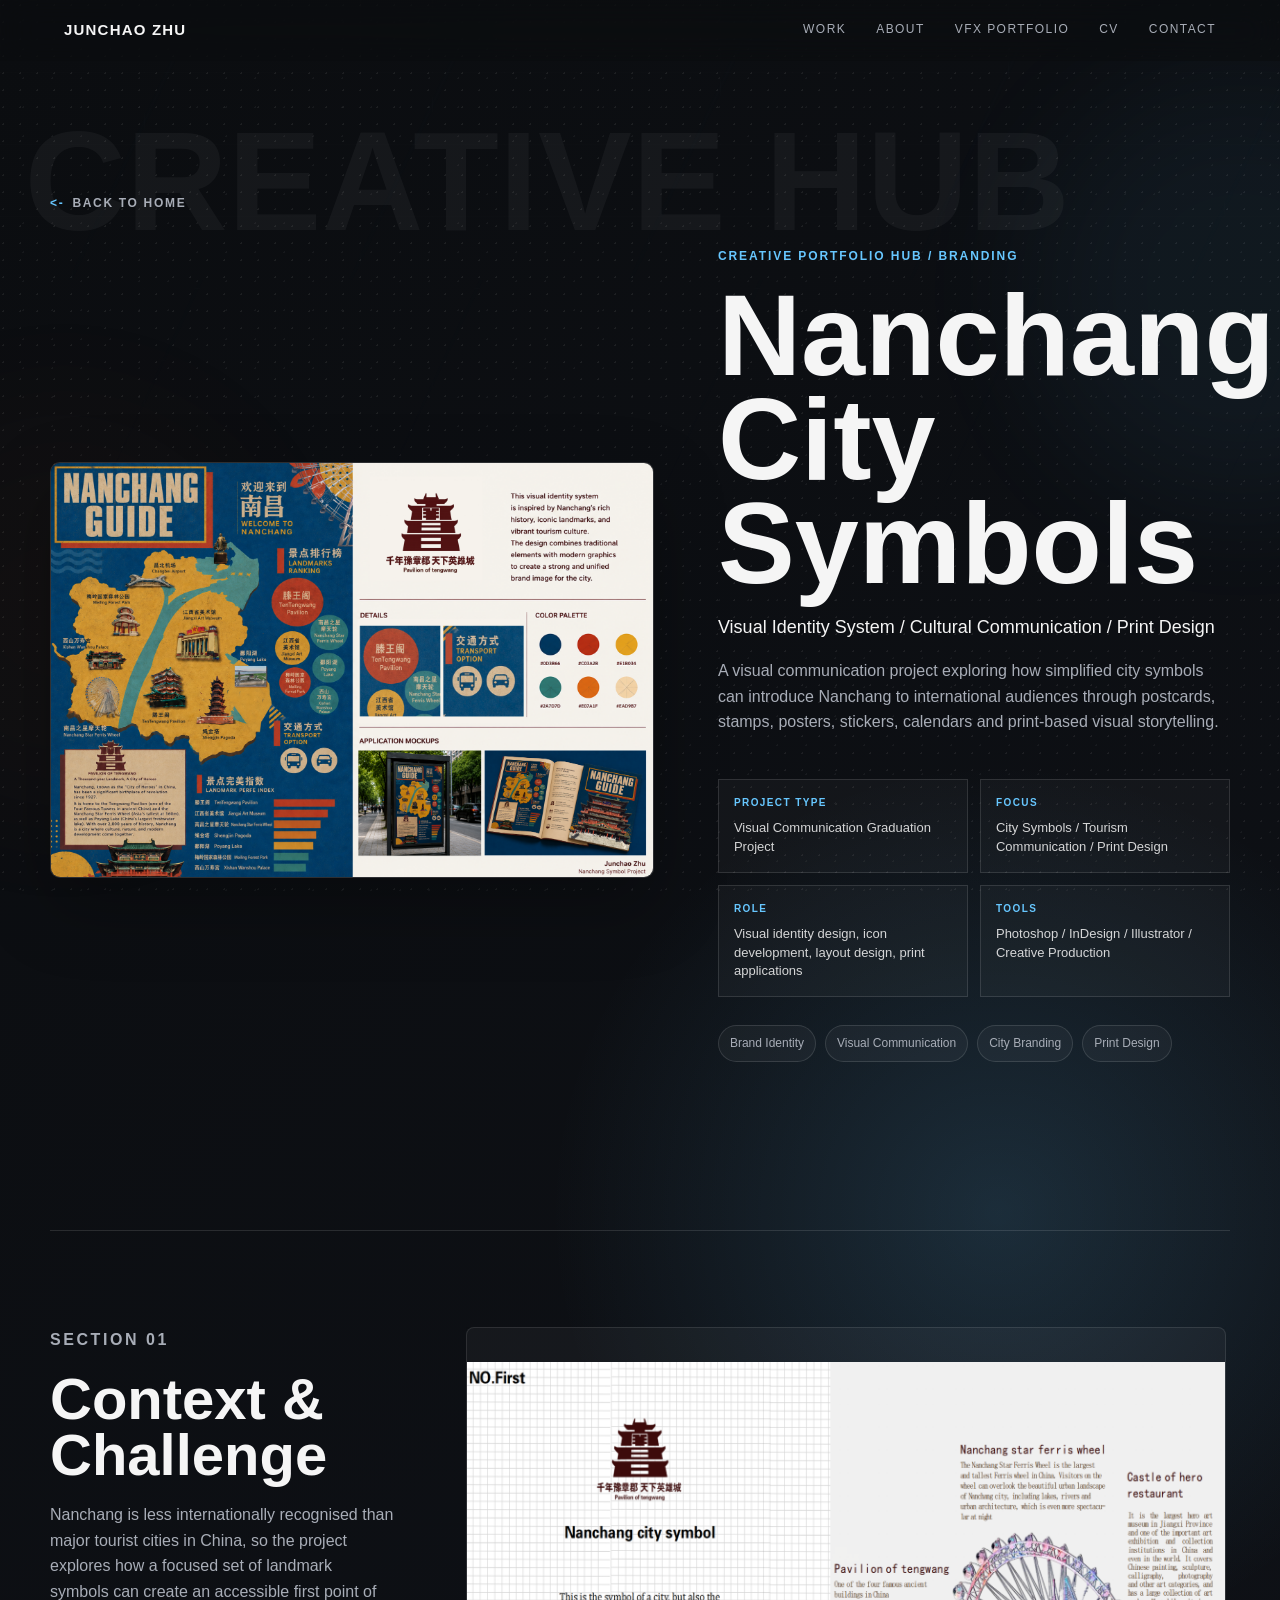
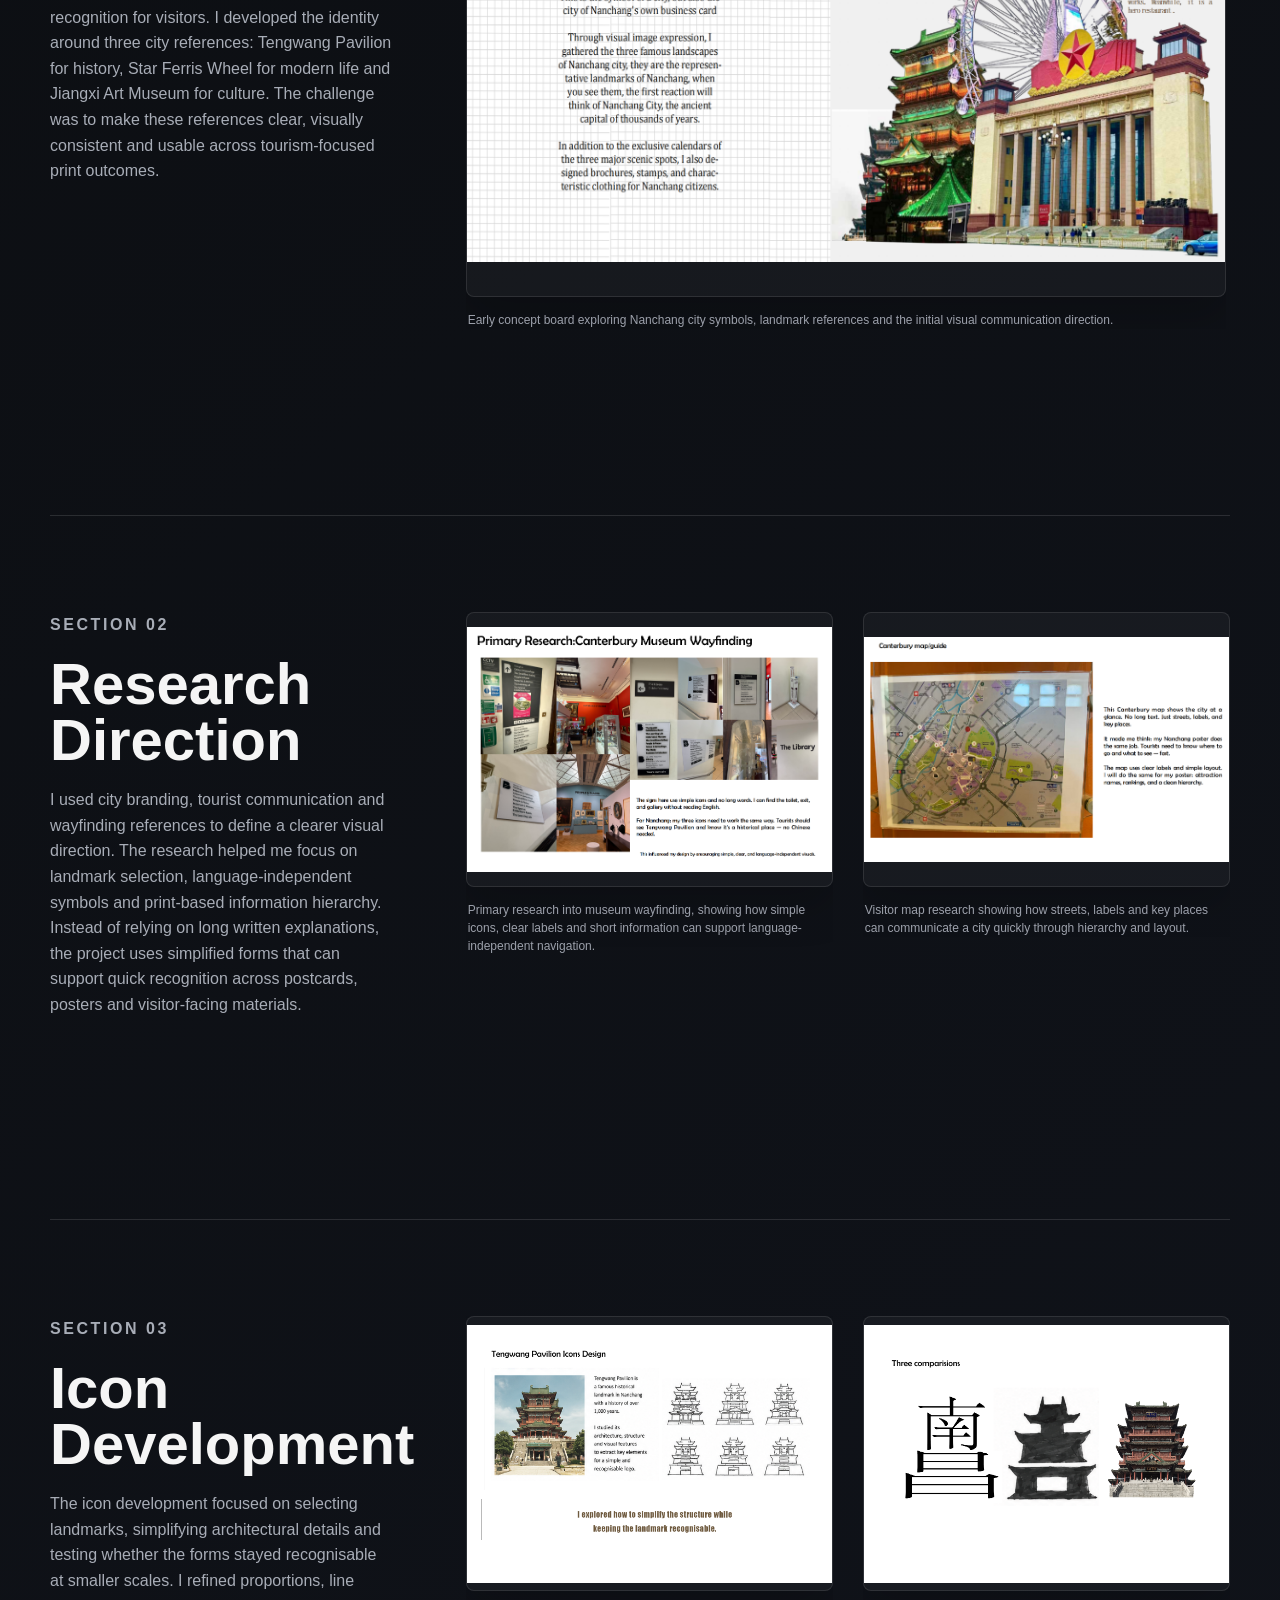
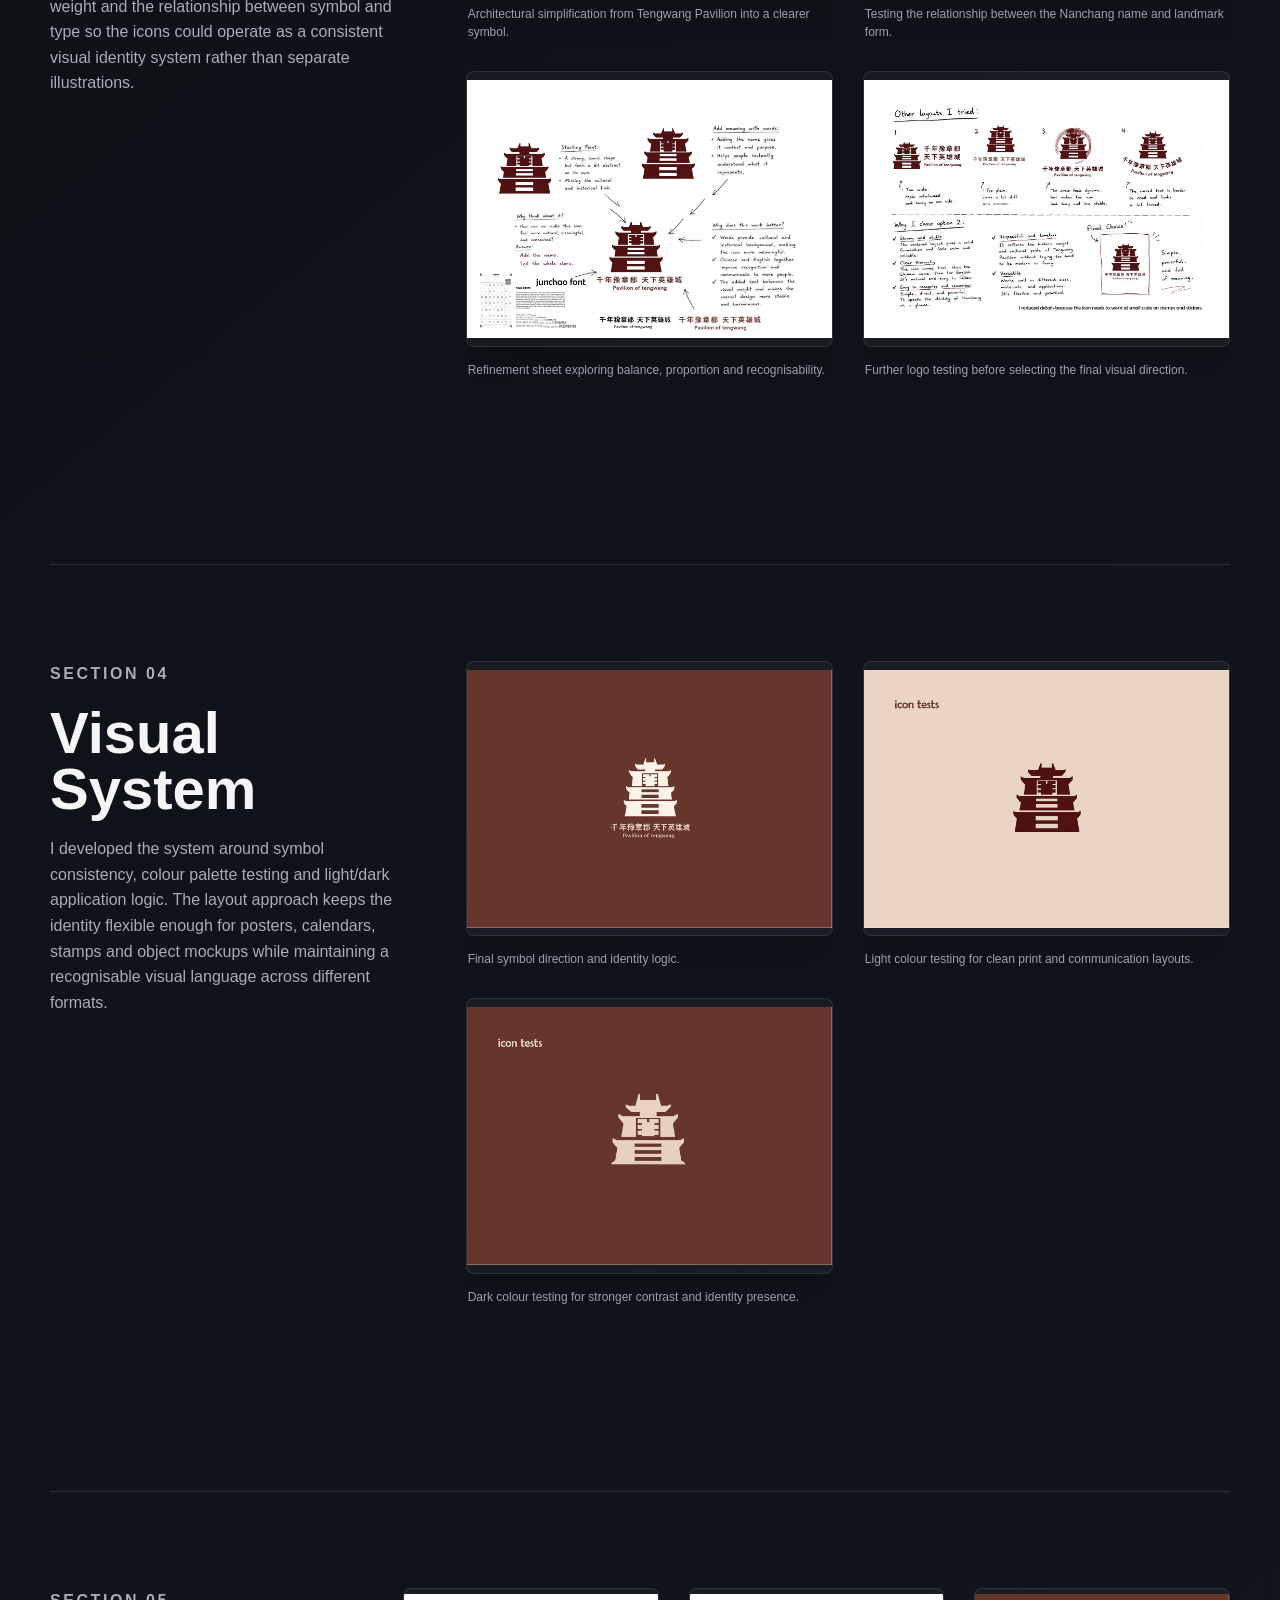
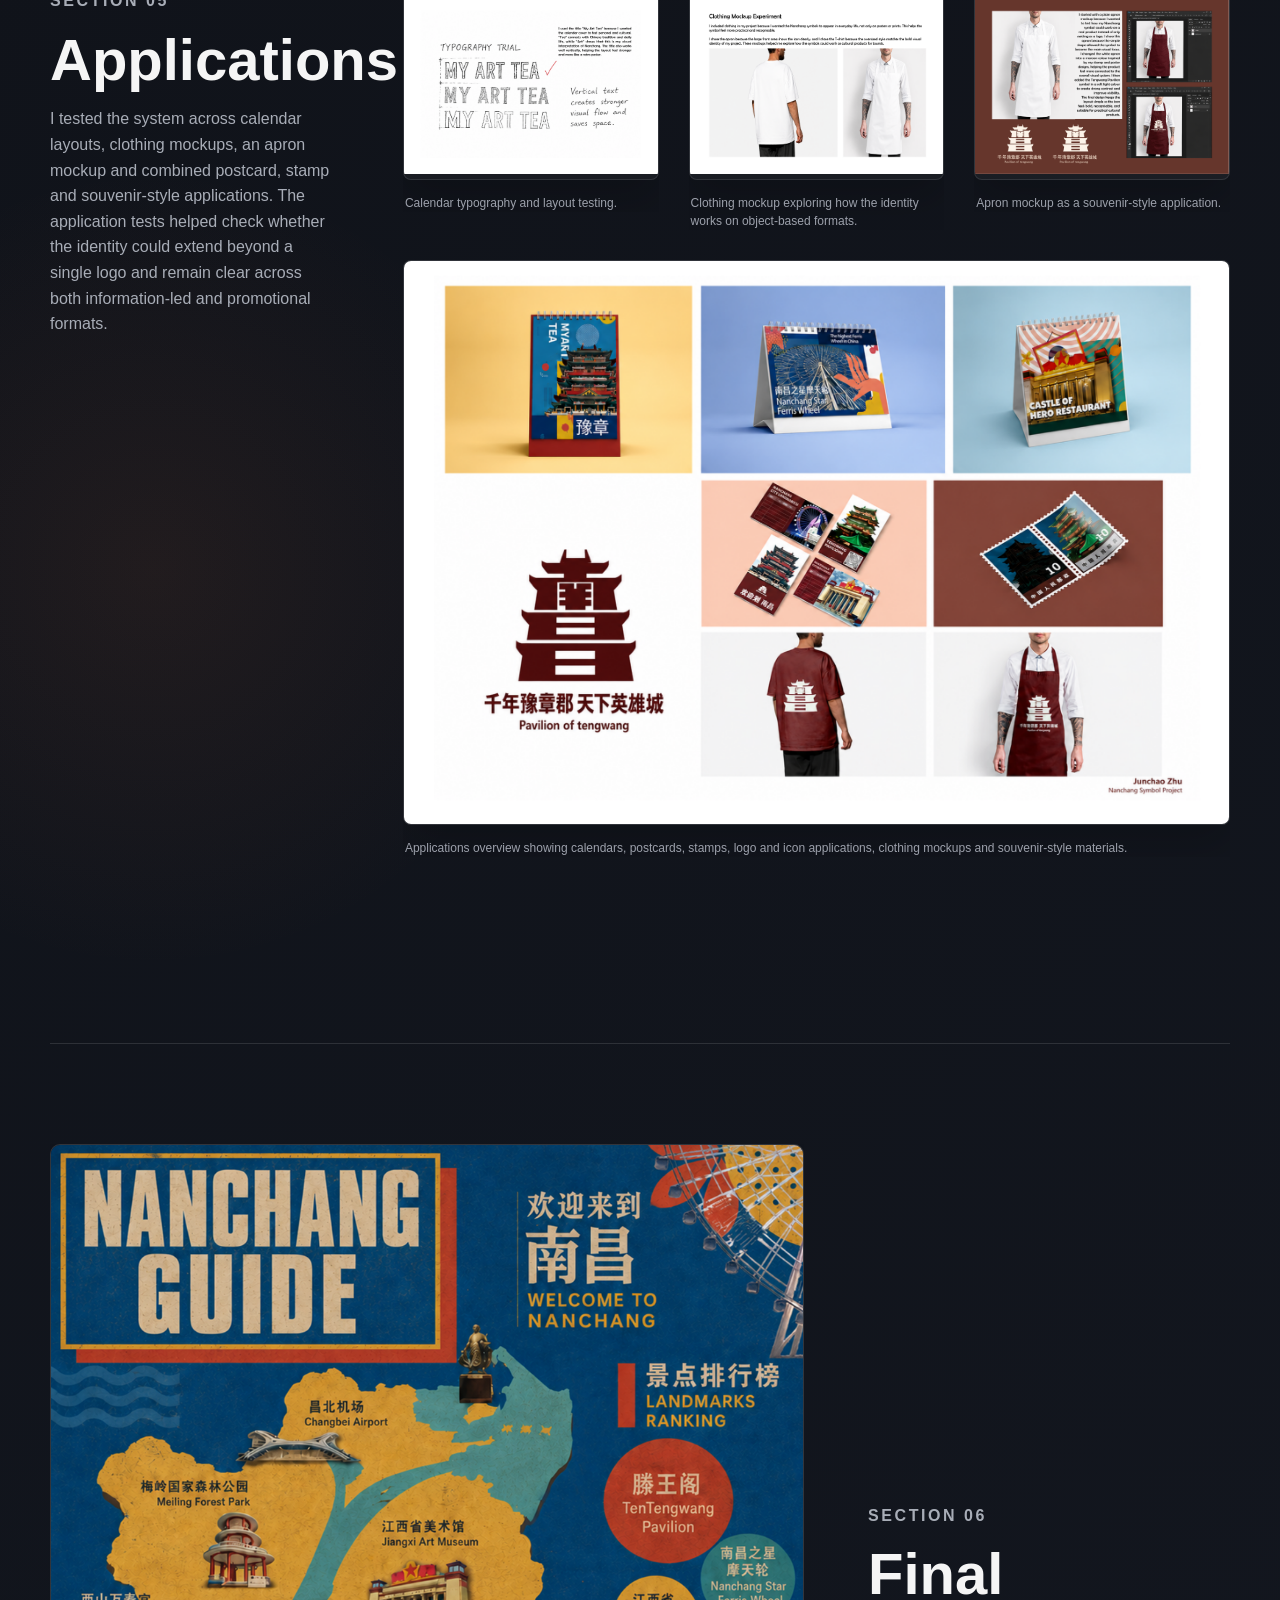
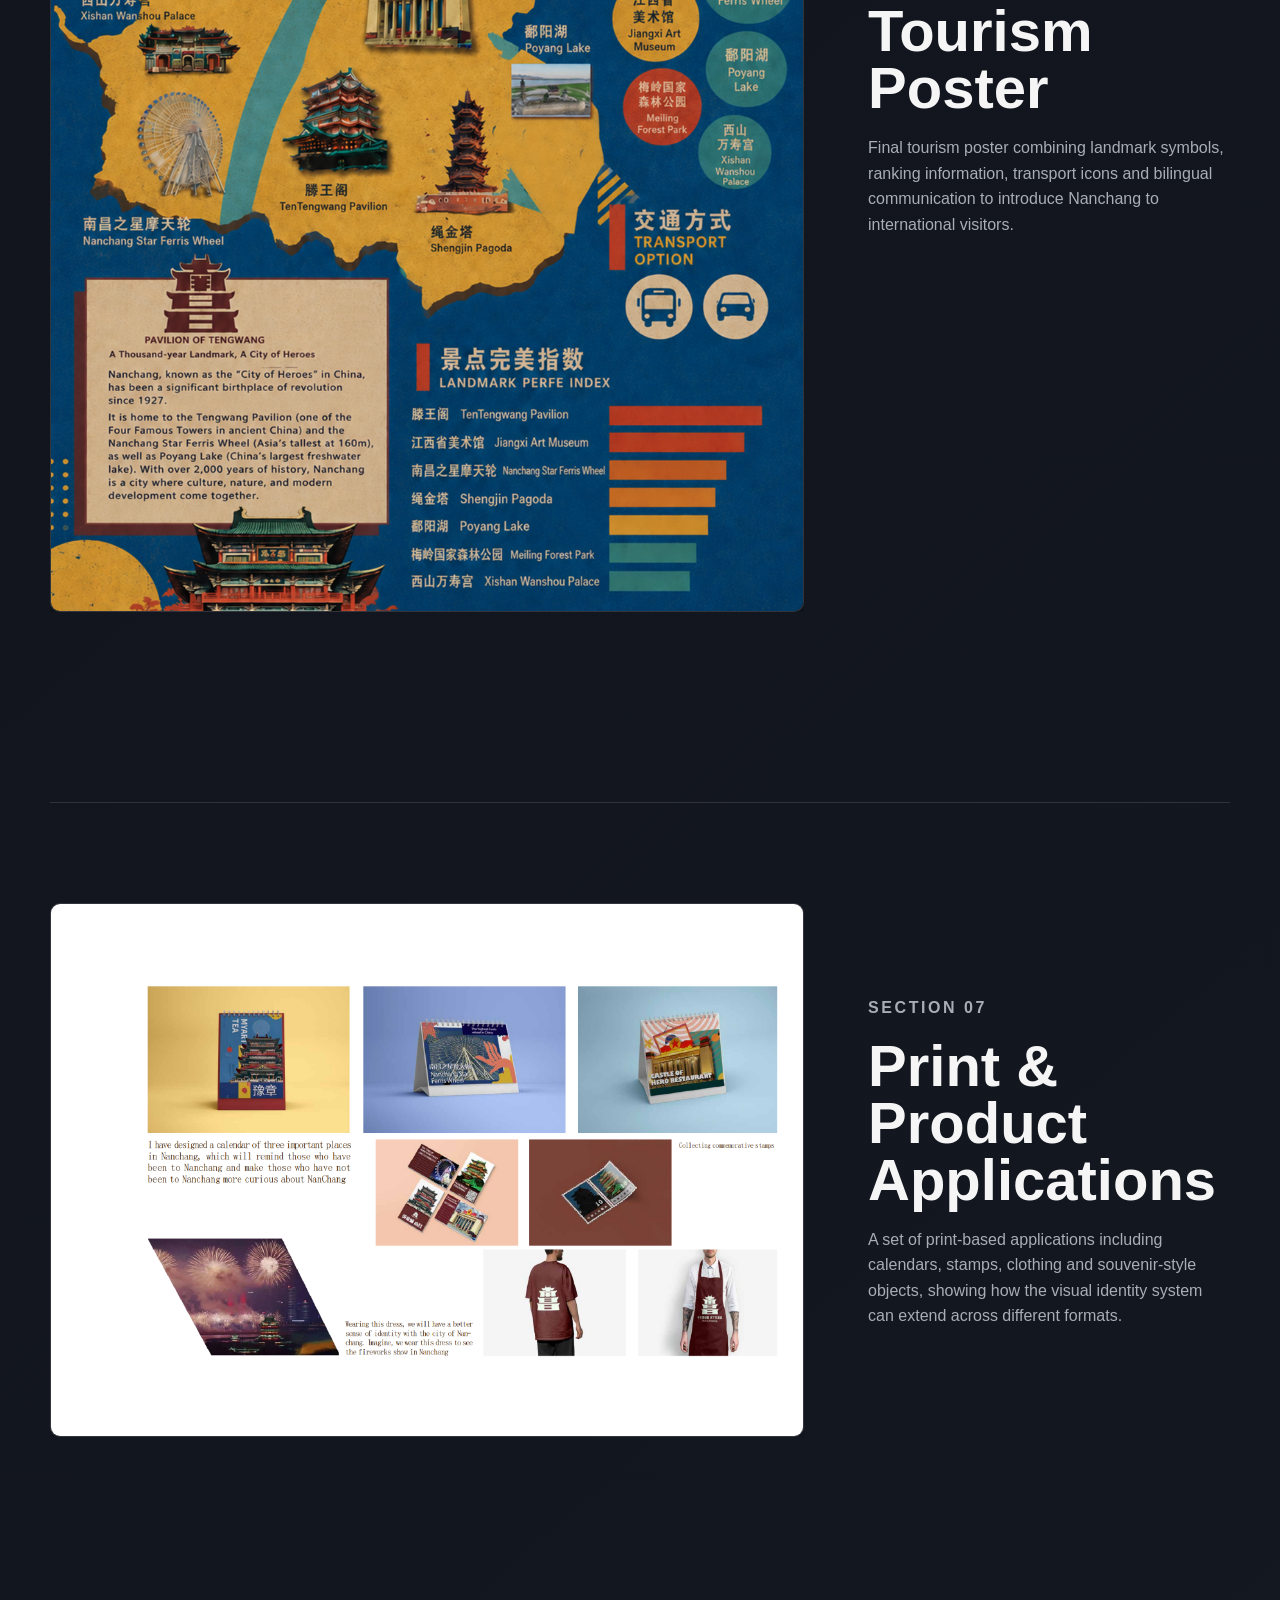
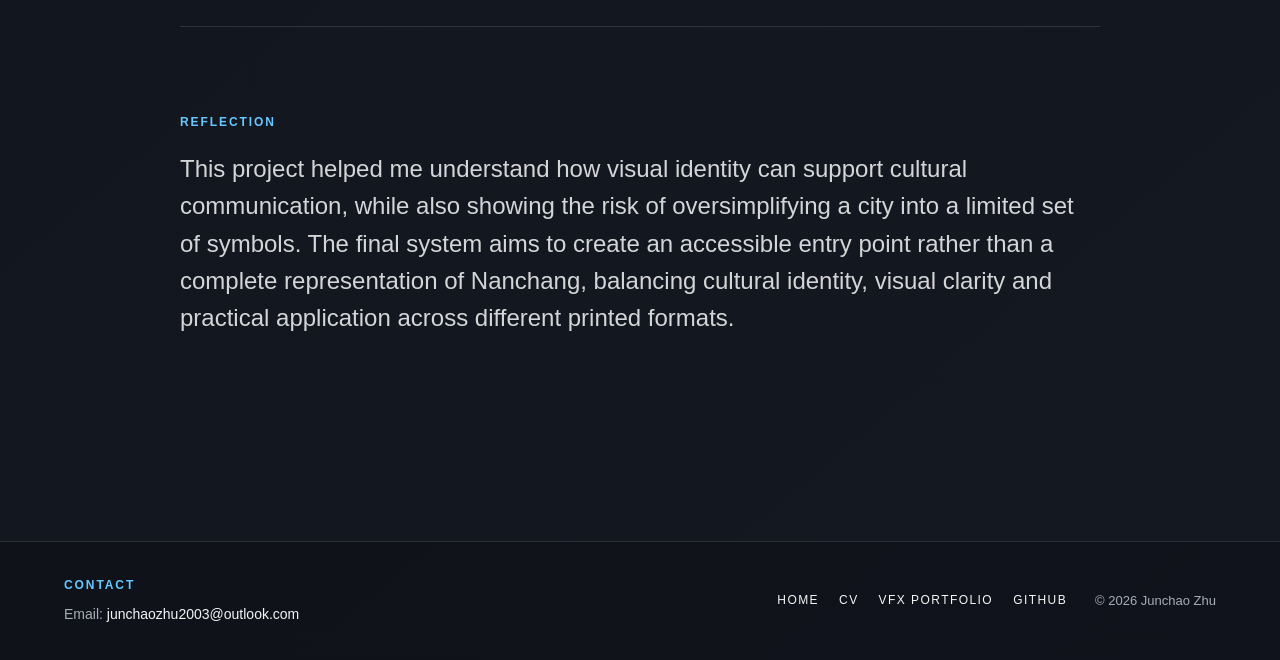
==== commit 1b229410: "Update Nanchang applications overview image" ====
--- a/branding.html
+++ b/branding.html
@@ -193,8 +193,8 @@
           <figcaption>Apron mockup as a souvenir-style application.</figcaption>
         </figure>
         <figure class="final-applications-figure">
-          <img class="final-applications-image" src="assets/images/nanchang/nanchang-final-applications.png" alt="Nanchang applications including calendar stamps fireworks t-shirt and apron">
-          <figcaption>Combined print and product applications showing the system across multiple formats.</figcaption>
+          <img class="final-applications-image" src="assets/images/nanchang-applications-overview.png" alt="Nanchang applications overview board showing calendar postcards stamps icon applications clothing and apron mockups">
+          <figcaption>Applications overview showing calendars, postcards, stamps, logo and icon applications, clothing mockups and souvenir-style materials.</figcaption>
         </figure>
       </div>
     </section>
